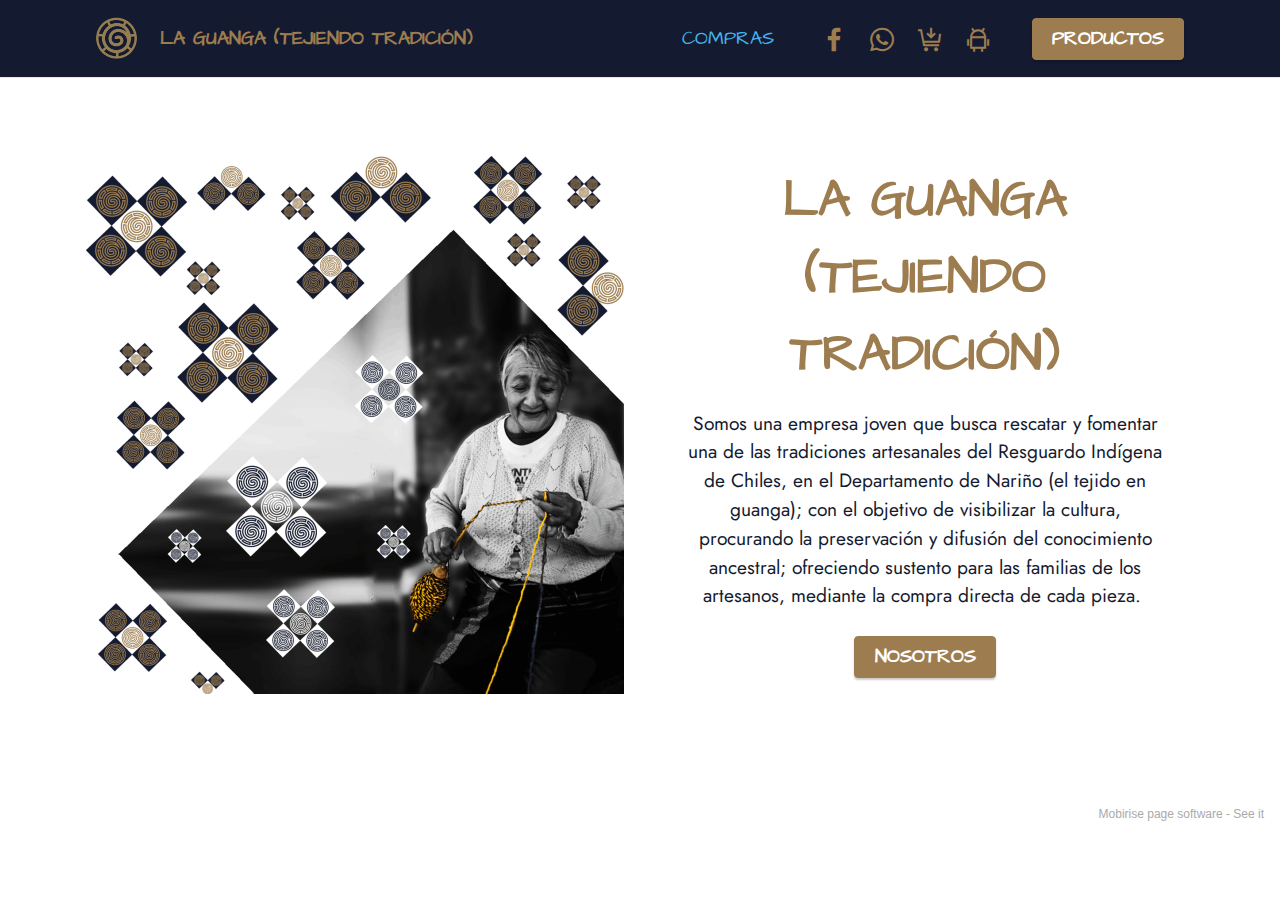
==== index.html @ 5fd6363b "create github pages" ====
<!DOCTYPE html>
<html  >
<head>
  <!-- Site made with Mobirise Website Builder v5.4.1, https://mobirise.com -->
  <meta charset="UTF-8">
  <meta http-equiv="X-UA-Compatible" content="IE=edge">
  <meta name="generator" content="Mobirise v5.4.1, mobirise.com">
  <meta name="viewport" content="width=device-width, initial-scale=1, minimum-scale=1">
  <link rel="shortcut icon" href="assets/images/logo-1-121x121.png" type="image/x-icon">
  <meta name="description" content="">
  
  
  <title>Home</title>
  <link rel="stylesheet" href="assets/web/assets/mobirise-icons2/mobirise2.css">
  <link rel="stylesheet" href="assets/bootstrap/css/bootstrap.min.css">
  <link rel="stylesheet" href="assets/bootstrap/css/bootstrap-grid.min.css">
  <link rel="stylesheet" href="assets/bootstrap/css/bootstrap-reboot.min.css">
  <link rel="stylesheet" href="assets/dropdown/css/style.css">
  <link rel="stylesheet" href="assets/socicon/css/styles.css">
  <link rel="stylesheet" href="assets/theme/css/style.css">
  <link rel="preload" href="https://fonts.googleapis.com/css?family=Architects+Daughter:400&display=swap" as="style" onload="this.onload=null;this.rel='stylesheet'">
  <noscript><link rel="stylesheet" href="https://fonts.googleapis.com/css?family=Architects+Daughter:400&display=swap"></noscript>
  <link rel="preload" href="https://fonts.googleapis.com/css?family=Jost:100,200,300,400,500,600,700,800,900,100i,200i,300i,400i,500i,600i,700i,800i,900i&display=swap" as="style" onload="this.onload=null;this.rel='stylesheet'">
  <noscript><link rel="stylesheet" href="https://fonts.googleapis.com/css?family=Jost:100,200,300,400,500,600,700,800,900,100i,200i,300i,400i,500i,600i,700i,800i,900i&display=swap"></noscript>
  <link rel="preload" as="style" href="assets/mobirise/css/mbr-additional.css"><link rel="stylesheet" href="assets/mobirise/css/mbr-additional.css" type="text/css">
  
  
  
  
</head>
<body>
  
  <section data-bs-version="5.1" class="menu cid-s48OLK6784" once="menu" id="menu1-h">
    
    <nav class="navbar navbar-dropdown navbar-fixed-top navbar-expand-lg">
        <div class="container">
            <div class="navbar-brand">
                <span class="navbar-logo">
                    <a href="index.html">
                        <img src="assets/images/logo-1-121x121.png" alt="Mobirise" style="height: 3.8rem;">
                    </a>
                </span>
                <span class="navbar-caption-wrap"><a class="navbar-caption text-primary display-1" href="index.html">LA GUANGA (TEJIENDO TRADICIÓN)</a></span>
            </div>
            <button class="navbar-toggler" type="button" data-toggle="collapse" data-bs-toggle="collapse" data-target="#navbarSupportedContent" data-bs-target="#navbarSupportedContent" aria-controls="navbarNavAltMarkup" aria-expanded="false" aria-label="Toggle navigation">
                <div class="hamburger">
                    <span></span>
                    <span></span>
                    <span></span>
                    <span></span>
                </div>
            </button>
            <div class="collapse navbar-collapse" id="navbarSupportedContent">
                <ul class="navbar-nav nav-dropdown" data-app-modern-menu="true"><li class="nav-item"><a class="nav-link link text-info display-1" href="https://mobirise.com">COMPRAS</a></li></ul>
                <div class="icons-menu">
                    <a class="iconfont-wrapper" href="https://www.facebook.com/laguangatejidoytradicion" target="_blank">
                        <span class="p-2 mbr-iconfont socicon-facebook socicon"></span>
                    </a>
                    <a class="iconfont-wrapper" href=" wa.link/hqoa5x">
                        <span class="p-2 mbr-iconfont socicon-whatsapp socicon"></span>
                    </a>
                    <a class="iconfont-wrapper" href="https://forms.gle/JfPZnDNQrrSiLxhNA" target="_blank">
                        <span class="p-2 mbr-iconfont mobi-mbri-cart-add mobi-mbri"></span>
                    </a>
                    <a class="iconfont-wrapper" href="page5.html">
                        <span class="p-2 mbr-iconfont mobi-mbri-android mobi-mbri"></span>
                    </a>
                </div>
                <div class="navbar-buttons mbr-section-btn"><a class="btn btn-primary display-1" href="page4.html">PRODUCTOS</a></div>
            </div>
        </div>
    </nav>

</section>

<section data-bs-version="5.1" class="header11 cid-sMrNmX7ben" id="header11-o">

    

    

    <div class="container">
        <div class="row justify-content-center">
            <div class="col-12 col-md-6 image-wrapper">
                <img class="w-100" src="assets/images/56-2-1076x1076.png" alt="Mobirise">
            </div>
            <div class="col-12 col-md">
                <div class="text-wrapper text-center">
                    <h1 class="mbr-section-title mbr-fonts-style mb-3 display-5"><strong>LA GUANGA </strong><br><strong>(TEJIENDO TRADICIÓN)</strong></h1>
                    <p class="mbr-text mbr-fonts-style display-7">Somos una empresa joven que busca rescatar y fomentar una de las tradiciones artesanales del Resguardo Indígena de Chiles, en el Departamento de Nariño (el tejido en guanga); con el objetivo de visibilizar la cultura, procurando la preservación y difusión del conocimiento ancestral; ofreciendo sustento para las familias de los artesanos, mediante la compra directa de cada pieza.&nbsp;</p>
                    <div class="mbr-section-btn mt-3"><a class="btn btn-primary display-1" href="page3.html">NOSOTROS</a></div>
                </div>
            </div>
        </div>
    </div>
</section><section style="background-color: #fff; font-family: -apple-system, BlinkMacSystemFont, 'Segoe UI', 'Roboto', 'Helvetica Neue', Arial, sans-serif; color:#aaa; font-size:12px; padding: 0; align-items: center; display: flex;"><a href="https://mobirise.site/b" style="flex: 1 1; height: 3rem; padding-left: 1rem;"></a><p style="flex: 0 0 auto; margin:0; padding-right:1rem;">Mobirise page software - <a href="https://mobirise.site/o" style="color:#aaa;">See it</a></p></section><script src="assets/bootstrap/js/bootstrap.bundle.min.js"></script>  <script src="assets/smoothscroll/smooth-scroll.js"></script>  <script src="assets/ytplayer/index.js"></script>  <script src="assets/dropdown/js/navbar-dropdown.js"></script>  <script src="assets/theme/js/script.js"></script>  
  
  
</body>
</html>
---- assets/web/assets/mobirise-icons2/mobirise2.css ----
@font-face {
  font-family: 'Moririse2';
  font-display: swap;
  src:  url('mobirise2.eot?f2bix4');
  src:  url('mobirise2.eot?f2bix4#iefix') format('embedded-opentype'),
    url('mobirise2.ttf?f2bix4') format('truetype'),
    url('mobirise2.woff?f2bix4') format('woff'),
    url('mobirise2.svg?f2bix4#mobirise2') format('svg');
  font-weight: normal;
  font-style: normal;
}

[class^="mobi-"], [class*=" mobi-"] {
  /* use !important to prevent issues with browser extensions that change fonts */
  font-family: 'Moririse2' !important;
  speak: none;
  font-style: normal;
  font-weight: normal;
  font-variant: normal;
  text-transform: none;
  line-height: 1;

  /* Better Font Rendering =========== */
  -webkit-font-smoothing: antialiased;
  -moz-osx-font-smoothing: grayscale;
}

.mobi-mbri-add-submenu:before {
  content: "\e900";
}
.mobi-mbri-alert:before {
  content: "\e901";
}
.mobi-mbri-align-center:before {
  content: "\e902";
}
.mobi-mbri-align-justify:before {
  content: "\e903";
}
.mobi-mbri-align-left:before {
  content: "\e904";
}
.mobi-mbri-align-right:before {
  content: "\e905";
}
.mobi-mbri-android:before {
  content: "\e906";
}
.mobi-mbri-apple:before {
  content: "\e907";
}
.mobi-mbri-arrow-down:before {
  content: "\e908";
}
.mobi-mbri-arrow-next:before {
  content: "\e909";
}
.mobi-mbri-arrow-prev:before {
  content: "\e90a";
}
.mobi-mbri-arrow-up:before {
  content: "\e90b";
}
.mobi-mbri-bold:before {
  content: "\e90c";
}
.mobi-mbri-bookmark:before {
  content: "\e90d";
}
.mobi-mbri-bootstrap:before {
  content: "\e90e";
}
.mobi-mbri-briefcase:before {
  content: "\e90f";
}
.mobi-mbri-browse:before {
  content: "\e910";
}
.mobi-mbri-bulleted-list:before {
  content: "\e911";
}
.mobi-mbri-calendar:before {
  content: "\e912";
}
.mobi-mbri-camera:before {
  content: "\e913";
}
.mobi-mbri-cart-add:before {
  content: "\e914";
}
.mobi-mbri-cart-full:before {
  content: "\e915";
}
.mobi-mbri-cash:before {
  content: "\e916";
}
.mobi-mbri-change-style:before {
  content: "\e917";
}
.mobi-mbri-chat:before {
  content: "\e918";
}
.mobi-mbri-clock:before {
  content: "\e919";
}
.mobi-mbri-close:before {
  content: "\e91a";
}
.mobi-mbri-cloud:before {
  content: "\e91b";
}
.mobi-mbri-code:before {
  content: "\e91c";
}
.mobi-mbri-contact-form:before {
  content: "\e91d";
}
.mobi-mbri-credit-card:before {
  content: "\e91e";
}
.mobi-mbri-cursor-click:before {
  content: "\e91f";
}
.mobi-mbri-cust-feedback:before {
  content: "\e920";
}
.mobi-mbri-database:before {
  content: "\e921";
}
.mobi-mbri-delivery:before {
  content: "\e922";
}
.mobi-mbri-desktop:before {
  content: "\e923";
}
.mobi-mbri-devices:before {
  content: "\e924";
}
.mobi-mbri-down:before {
  content: "\e925";
}
.mobi-mbri-download-2:before {
  content: "\e926";
}
.mobi-mbri-download:before {
  content: "\e927";
}
.mobi-mbri-drag-n-drop-2:before {
  content: "\e928";
}
.mobi-mbri-drag-n-drop:before {
  content: "\e929";
}
.mobi-mbri-edit-2:before {
  content: "\e92a";
}
.mobi-mbri-edit:before {
  content: "\e92b";
}
.mobi-mbri-error:before {
  content: "\e92c";
}
.mobi-mbri-extension:before {
  content: "\e92d";
}
.mobi-mbri-features:before {
  content: "\e92e";
}
.mobi-mbri-file:before {
  content: "\e92f";
}
.mobi-mbri-flag:before {
  content: "\e930";
}
.mobi-mbri-folder:before {
  content: "\e931";
}
.mobi-mbri-gift:before {
  content: "\e932";
}
.mobi-mbri-github:before {
  content: "\e933";
}
.mobi-mbri-globe-2:before {
  content: "\e934";
}
.mobi-mbri-globe:before {
  content: "\e935";
}
.mobi-mbri-growing-chart:before {
  content: "\e936";
}
.mobi-mbri-hearth:before {
  content: "\e937";
}
.mobi-mbri-help:before {
  content: "\e938";
}
.mobi-mbri-home:before {
  content: "\e939";
}
.mobi-mbri-hot-cup:before {
  content: "\e93a";
}
.mobi-mbri-idea:before {
  content: "\e93b";
}
.mobi-mbri-image-gallery:before {
  content: "\e93c";
}
.mobi-mbri-image-slider:before {
  content: "\e93d";
}
.mobi-mbri-info:before {
  content: "\e93e";
}
.mobi-mbri-italic:before {
  content: "\e93f";
}
.mobi-mbri-key:before {
  content: "\e940";
}
.mobi-mbri-laptop:before {
  content: "\e941";
}
.mobi-mbri-layers:before {
  content: "\e942";
}
.mobi-mbri-left-right:before {
  content: "\e943";
}
.mobi-mbri-left:before {
  content: "\e944";
}
.mobi-mbri-letter:before {
  content: "\e945";
}
.mobi-mbri-like:before {
  content: "\e946";
}
.mobi-mbri-link:before {
  content: "\e947";
}
.mobi-mbri-lock:before {
  content: "\e948";
}
.mobi-mbri-login:before {
  content: "\e949";
}
.mobi-mbri-logout:before {
  content: "\e94a";
}
.mobi-mbri-magic-stick:before {
  content: "\e94b";
}
.mobi-mbri-map-pin:before {
  content: "\e94c";
}
.mobi-mbri-menu:before {
  content: "\e94d";
}
.mobi-mbri-mobile-2:before {
  content: "\e94e";
}
.mobi-mbri-mobile-horizontal:before {
  content: "\e94f";
}
.mobi-mbri-mobile:before {
  content: "\e950";
}
.mobi-mbri-mobirise:before {
  content: "\e951";
}
.mobi-mbri-more-horizontal:before {
  content: "\e952";
}
.mobi-mbri-more-vertical:before {
  content: "\e953";
}
.mobi-mbri-music:before {
  content: "\e954";
}
.mobi-mbri-new-file:before {
  content: "\e955";
}
.mobi-mbri-numbered-list:before {
  content: "\e956";
}
.mobi-mbri-opened-folder:before {
  content: "\e957";
}
.mobi-mbri-pages:before {
  content: "\e958";
}
.mobi-mbri-paper-plane:before {
  content: "\e959";
}
.mobi-mbri-paperclip:before {
  content: "\e95a";
}
.mobi-mbri-phone:before {
  content: "\e95b";
}
.mobi-mbri-photo:before {
  content: "\e95c";
}
.mobi-mbri-photos:before {
  content: "\e95d";
}
.mobi-mbri-pin:before {
  content: "\e95e";
}
.mobi-mbri-play:before {
  content: "\e95f";
}
.mobi-mbri-plus:before {
  content: "\e960";
}
.mobi-mbri-preview:before {
  content: "\e961";
}
.mobi-mbri-print:before {
  content: "\e962";
}
.mobi-mbri-protect:before {
  content: "\e963";
}
.mobi-mbri-question:before {
  content: "\e964";
}
.mobi-mbri-quote-left:before {
  content: "\e965";
}
.mobi-mbri-quote-right:before {
  content: "\e966";
}
.mobi-mbri-redo:before {
  content: "\e967";
}
.mobi-mbri-refresh:before {
  content: "\e968";
}
.mobi-mbri-responsive-2:before {
  content: "\e969";
}
.mobi-mbri-responsive:before {
  content: "\e96a";
}
.mobi-mbri-right:before {
  content: "\e96b";
}
.mobi-mbri-rocket:before {
  content: "\e96c";
}
.mobi-mbri-sad-face:before {
  content: "\e96d";
}
.mobi-mbri-sale:before {
  content: "\e96e";
}
.mobi-mbri-save:before {
  content: "\e96f";
}
.mobi-mbri-search:before {
  content: "\e970";
}
.mobi-mbri-setting-2:before {
  content: "\e971";
}
.mobi-mbri-setting-3:before {
  content: "\e972";
}
.mobi-mbri-setting:before {
  content: "\e973";
}
.mobi-mbri-share:before {
  content: "\e974";
}
.mobi-mbri-shopping-bag:before {
  content: "\e975";
}
.mobi-mbri-shopping-basket:before {
  content: "\e976";
}
.mobi-mbri-shopping-cart:before {
  content: "\e977";
}
.mobi-mbri-sites:before {
  content: "\e978";
}
.mobi-mbri-smile-face:before {
  content: "\e979";
}
.mobi-mbri-speed:before {
  content: "\e97a";
}
.mobi-mbri-star:before {
  content: "\e97b";
}
.mobi-mbri-success:before {
  content: "\e97c";
}
.mobi-mbri-sun:before {
  content: "\e97d";
}
.mobi-mbri-sun2:before {
  content: "\e97e";
}
.mobi-mbri-tablet-vertical:before {
  content: "\e97f";
}
.mobi-mbri-tablet:before {
  content: "\e980";
}
.mobi-mbri-target:before {
  content: "\e981";
}
.mobi-mbri-timer:before {
  content: "\e982";
}
.mobi-mbri-to-ftp:before {
  content: "\e983";
}
.mobi-mbri-to-local-drive:before {
  content: "\e984";
}
.mobi-mbri-touch-swipe:before {
  content: "\e985";
}
.mobi-mbri-touch:before {
  content: "\e986";
}
.mobi-mbri-trash:before {
  content: "\e987";
}
.mobi-mbri-underline:before {
  content: "\e988";
}
.mobi-mbri-undo:before {
  content: "\e989";
}
.mobi-mbri-unlink:before {
  content: "\e98a";
}
.mobi-mbri-unlock:before {
  content: "\e98b";
}
.mobi-mbri-up-down:before {
  content: "\e98c";
}
.mobi-mbri-up:before {
  content: "\e98d";
}
.mobi-mbri-update:before {
  content: "\e98e";
}
.mobi-mbri-upload-2:before {
  content: "\e98f";
}
.mobi-mbri-upload:before {
  content: "\e990";
}
.mobi-mbri-user-2:before {
  content: "\e991";
}
.mobi-mbri-user:before {
  content: "\e992";
}
.mobi-mbri-users:before {
  content: "\e993";
}
.mobi-mbri-video-play:before {
  content: "\e994";
}
.mobi-mbri-video:before {
  content: "\e995";
}
.mobi-mbri-watch:before {
  content: "\e996";
}
.mobi-mbri-website-theme-2:before {
  content: "\e997";
}
.mobi-mbri-website-theme:before {
  content: "\e998";
}
.mobi-mbri-wifi:before {
  content: "\e999";
}
.mobi-mbri-windows:before {
  content: "\e99a";
}
.mobi-mbri-zoom-in:before {
  content: "\e99b";
}
.mobi-mbri-zoom-out:before {
  content: "\e99c";
}
---- assets/dropdown/css/style.css ----
.navbar-dropdown {
  left: 0;
  padding: 0;
  position: absolute;
  right: 0;
  top: 0;
  transition: all 0.45s ease;
  z-index: 1030;
  background: #282828; }
  .navbar-dropdown .navbar-logo {
    margin-right: 0.8rem;
    transition: margin 0.3s ease-in-out;
    vertical-align: middle; }
    .navbar-dropdown .navbar-logo img {
      height: 3.125rem;
      transition: all 0.3s ease-in-out; }
    .navbar-dropdown .navbar-logo.mbr-iconfont {
      font-size: 3.125rem;
      line-height: 3.125rem; }
  .navbar-dropdown .navbar-caption {
    font-weight: 700;
    white-space: normal;
    vertical-align: -4px;
    line-height: 3.125rem !important; }
    .navbar-dropdown .navbar-caption, .navbar-dropdown .navbar-caption:hover {
      color: inherit;
      text-decoration: none; }
  .navbar-dropdown .mbr-iconfont + .navbar-caption {
    vertical-align: -1px; }
  .navbar-dropdown.navbar-fixed-top {
    position: fixed; }
  .navbar-dropdown .navbar-brand span {
    vertical-align: -4px; }
  .navbar-dropdown.bg-color.transparent {
    background: none; }
  .navbar-dropdown.navbar-short .navbar-brand {
    padding: 0.625rem 0; }
    .navbar-dropdown.navbar-short .navbar-brand span {
      vertical-align: -1px; }
  .navbar-dropdown.navbar-short .navbar-caption {
    line-height: 2.375rem !important;
    vertical-align: -2px; }
  .navbar-dropdown.navbar-short .navbar-logo {
    margin-right: 0.5rem; }
    .navbar-dropdown.navbar-short .navbar-logo img {
      height: 2.375rem; }
    .navbar-dropdown.navbar-short .navbar-logo.mbr-iconfont {
      font-size: 2.375rem;
      line-height: 2.375rem; }
  .navbar-dropdown.navbar-short .mbr-table-cell {
    height: 3.625rem; }
  .navbar-dropdown .navbar-close {
    left: 0.6875rem;
    position: fixed;
    top: 0.75rem;
    z-index: 1000; }
  .navbar-dropdown .hamburger-icon {
    content: "";
    display: inline-block;
    vertical-align: middle;
    width: 16px;
    -webkit-box-shadow: 0 -6px 0 1px #282828,0 0 0 1px #282828,0 6px 0 1px #282828;
    -moz-box-shadow: 0 -6px 0 1px #282828,0 0 0 1px #282828,0 6px 0 1px #282828;
    box-shadow: 0 -6px 0 1px #282828,0 0 0 1px #282828,0 6px 0 1px #282828; }

.dropdown-menu .dropdown-toggle[data-toggle="dropdown-submenu"]::after {
  border-bottom: 0.35em solid transparent;
  border-left: 0.35em solid;
  border-right: 0;
  border-top: 0.35em solid transparent;
  margin-left: 0.3rem; }

.dropdown-menu .dropdown-item:focus {
  outline: 0; }

.nav-dropdown {
  font-size: 0.75rem;
  font-weight: 500;
  height: auto !important; }
  .nav-dropdown .nav-btn {
    padding-left: 1rem; }
  .nav-dropdown .link {
    margin: .667em 1.667em;
    font-weight: 500;
    padding: 0;
    transition: color .2s ease-in-out; }
    .nav-dropdown .link.dropdown-toggle {
      margin-right: 2.583em; }
      .nav-dropdown .link.dropdown-toggle::after {
        margin-left: .25rem;
        border-top: 0.35em solid;
        border-right: 0.35em solid transparent;
        border-left: 0.35em solid transparent;
        border-bottom: 0; }
      .nav-dropdown .link.dropdown-toggle[aria-expanded="true"] {
        margin: 0;
        padding: 0.667em 3.263em  0.667em 1.667em; }
  .nav-dropdown .link::after,
  .nav-dropdown .dropdown-item::after {
    color: inherit; }
  .nav-dropdown .btn {
    font-size: 0.75rem;
    font-weight: 700;
    letter-spacing: 0;
    margin-bottom: 0;
    padding-left: 1.25rem;
    padding-right: 1.25rem; }
  .nav-dropdown .dropdown-menu {
    border-radius: 0;
    border: 0;
    left: 0;
    margin: 0;
    padding-bottom: 1.25rem;
    padding-top: 1.25rem;
    position: relative; }
  .nav-dropdown .dropdown-submenu {
    margin-left: 0.125rem;
    top: 0; }
  .nav-dropdown .dropdown-item {
    font-weight: 500;
    line-height: 2;
    padding: 0.3846em 4.615em 0.3846em 1.5385em;
    position: relative;
    transition: color .2s ease-in-out, background-color .2s ease-in-out; }
    .nav-dropdown .dropdown-item::after {
      margin-top: -0.3077em;
      position: absolute;
      right: 1.1538em;
      top: 50%; }
    .nav-dropdown .dropdown-item:focus, .nav-dropdown .dropdown-item:hover {
      background: none; }

@media (max-width: 767px) {
  .nav-dropdown.navbar-toggleable-sm {
    bottom: 0;
    display: none;
    left: 0;
    overflow-x: hidden;
    position: fixed;
    top: 0;
    transform: translateX(-100%);
    -ms-transform: translateX(-100%);
    -webkit-transform: translateX(-100%);
    width: 18.75rem;
    z-index: 999; } }
.nav-dropdown.navbar-toggleable-xl {
  bottom: 0;
  display: none;
  left: 0;
  overflow-x: hidden;
  position: fixed;
  top: 0;
  transform: translateX(-100%);
  -ms-transform: translateX(-100%);
  -webkit-transform: translateX(-100%);
  width: 18.75rem;
  z-index: 999; }

.nav-dropdown-sm {
  display: block !important;
  overflow-x: hidden;
  overflow: auto;
  padding-top: 3.875rem; }
  .nav-dropdown-sm::after {
    content: "";
    display: block;
    height: 3rem;
    width: 100%; }
  .nav-dropdown-sm.collapse.in ~ .navbar-close {
    display: block !important; }
  .nav-dropdown-sm.collapsing, .nav-dropdown-sm.collapse.in {
    transform: translateX(0);
    -ms-transform: translateX(0);
    -webkit-transform: translateX(0);
    transition: all 0.25s ease-out;
    -webkit-transition: all 0.25s ease-out;
    background: #282828; }
  .nav-dropdown-sm.collapsing[aria-expanded="false"] {
    transform: translateX(-100%);
    -ms-transform: translateX(-100%);
    -webkit-transform: translateX(-100%); }
  .nav-dropdown-sm .nav-item {
    display: block;
    margin-left: 0 !important;
    padding-left: 0; }
  .nav-dropdown-sm .link,
  .nav-dropdown-sm .dropdown-item {
    border-top: 1px dotted rgba(255, 255, 255, 0.1);
    font-size: 0.8125rem;
    line-height: 1.6;
    margin: 0 !important;
    padding: 0.875rem 2.4rem 0.875rem 1.5625rem !important;
    position: relative;
    white-space: normal; }
    .nav-dropdown-sm .link:focus, .nav-dropdown-sm .link:hover,
    .nav-dropdown-sm .dropdown-item:focus,
    .nav-dropdown-sm .dropdown-item:hover {
      background: rgba(0, 0, 0, 0.2) !important;
      color: #c0a375; }
  .nav-dropdown-sm .nav-btn {
    position: relative;
    padding: 1.5625rem 1.5625rem 0 1.5625rem; }
    .nav-dropdown-sm .nav-btn::before {
      border-top: 1px dotted rgba(255, 255, 255, 0.1);
      content: "";
      left: 0;
      position: absolute;
      top: 0;
      width: 100%; }
    .nav-dropdown-sm .nav-btn + .nav-btn {
      padding-top: 0.625rem; }
      .nav-dropdown-sm .nav-btn + .nav-btn::before {
        display: none; }
  .nav-dropdown-sm .btn {
    padding: 0.625rem 0; }
  .nav-dropdown-sm .dropdown-toggle[data-toggle="dropdown-submenu"]::after {
    margin-left: .25rem;
    border-top: 0.35em solid;
    border-right: 0.35em solid transparent;
    border-left: 0.35em solid transparent;
    border-bottom: 0; }
  .nav-dropdown-sm .dropdown-toggle[data-toggle="dropdown-submenu"][aria-expanded="true"]::after {
    border-top: 0;
    border-right: 0.35em solid transparent;
    border-left: 0.35em solid transparent;
    border-bottom: 0.35em solid; }
  .nav-dropdown-sm .dropdown-menu {
    margin: 0;
    padding: 0;
    position: relative;
    top: 0;
    left: 0;
    width: 100%;
    border: 0;
    float: none;
    border-radius: 0;
    background: none; }
  .nav-dropdown-sm .dropdown-submenu {
    left: 100%;
    margin-left: 0.125rem;
    margin-top: -1.25rem;
    top: 0; }

.navbar-toggleable-sm .nav-dropdown .dropdown-menu {
  position: absolute; }

.navbar-toggleable-sm .nav-dropdown .dropdown-submenu {
  left: 100%;
  margin-left: 0.125rem;
  margin-top: -1.25rem;
  top: 0; }

.navbar-toggleable-sm.opened .nav-dropdown .dropdown-menu {
  position: relative; }

.navbar-toggleable-sm.opened .nav-dropdown .dropdown-submenu {
  left: 0;
  margin-left: 00rem;
  margin-top: 0rem;
  top: 0; }

.is-builder .nav-dropdown.collapsing {
  transition: none !important; }
---- assets/socicon/css/styles.css ----
@charset "UTF-8";

@font-face {
  font-family: 'Socicon';
  src:  url('../fonts/socicon.eot');
  src:  url('../fonts/socicon.eot?#iefix') format('embedded-opentype'),
    url('../fonts/socicon.woff2') format('woff2'),
    url('../fonts/socicon.ttf') format('truetype'),
    url('../fonts/socicon.woff') format('woff'),
    url('../fonts/socicon.svg#socicon') format('svg');
  font-weight: normal;
  font-style: normal;
  font-display: swap;
}

[data-icon]:before {
  font-family: "socicon" !important;
  content: attr(data-icon);
  font-style: normal !important;
  font-weight: normal !important;
  font-variant: normal !important;
  text-transform: none !important;
  speak: none;
  line-height: 1;
  -webkit-font-smoothing: antialiased;
  -moz-osx-font-smoothing: grayscale;
}

[class^="socicon-"], [class*=" socicon-"] {
  /* use !important to prevent issues with browser extensions that change fonts */
  font-family: 'Socicon' !important;
  speak: none;
  font-style: normal;
  font-weight: normal;
  font-variant: normal;
  text-transform: none;
  line-height: 1;

  /* Better Font Rendering =========== */
  -webkit-font-smoothing: antialiased;
  -moz-osx-font-smoothing: grayscale;
}

.socicon-eitaa:before {
  content: "\e97c";
}
.socicon-soroush:before {
  content: "\e97d";
}
.socicon-bale:before {
  content: "\e97e";
}
.socicon-zazzle:before {
  content: "\e97b";
}
.socicon-society6:before {
  content: "\e97a";
}
.socicon-redbubble:before {
  content: "\e979";
}
.socicon-avvo:before {
  content: "\e978";
}
.socicon-stitcher:before {
  content: "\e977";
}
.socicon-googlehangouts:before {
  content: "\e974";
}
.socicon-dlive:before {
  content: "\e975";
}
.socicon-vsco:before {
  content: "\e976";
}
.socicon-flipboard:before {
  content: "\e973";
}
.socicon-ubuntu:before {
  content: "\e958";
}
.socicon-artstation:before {
  content: "\e959";
}
.socicon-invision:before {
  content: "\e95a";
}
.socicon-torial:before {
  content: "\e95b";
}
.socicon-collectorz:before {
  content: "\e95c";
}
.socicon-seenthis:before {
  content: "\e95d";
}
.socicon-googleplaymusic:before {
  content: "\e95e";
}
.socicon-debian:before {
  content: "\e95f";
}
.socicon-filmfreeway:before {
  content: "\e960";
}
.socicon-gnome:before {
  content: "\e961";
}
.socicon-itchio:before {
  content: "\e962";
}
.socicon-jamendo:before {
  content: "\e963";
}
.socicon-mix:before {
  content: "\e964";
}
.socicon-sharepoint:before {
  content: "\e965";
}
.socicon-tinder:before {
  content: "\e966";
}
.socicon-windguru:before {
  content: "\e967";
}
.socicon-cdbaby:before {
  content: "\e968";
}
.socicon-elementaryos:before {
  content: "\e969";
}
.socicon-stage32:before {
  content: "\e96a";
}
.socicon-tiktok:before {
  content: "\e96b";
}
.socicon-gitter:before {
  content: "\e96c";
}
.socicon-letterboxd:before {
  content: "\e96d";
}
.socicon-threema:before {
  content: "\e96e";
}
.socicon-splice:before {
  content: "\e96f";
}
.socicon-metapop:before {
  content: "\e970";
}
.socicon-naver:before {
  content: "\e971";
}
.socicon-remote:before {
  content: "\e972";
}
.socicon-internet:before {
  content: "\e957";
}
.socicon-moddb:before {
  content: "\e94b";
}
.socicon-indiedb:before {
  content: "\e94c";
}
.socicon-traxsource:before {
  content: "\e94d";
}
.socicon-gamefor:before {
  content: "\e94e";
}
.socicon-pixiv:before {
  content: "\e94f";
}
.socicon-myanimelist:before {
  content: "\e950";
}
.socicon-blackberry:before {
  content: "\e951";
}
.socicon-wickr:before {
  content: "\e952";
}
.socicon-spip:before {
  content: "\e953";
}
.socicon-napster:before {
  content: "\e954";
}
.socicon-beatport:before {
  content: "\e955";
}
.socicon-hackerone:before {
  content: "\e956";
}
.socicon-hackernews:before {
  content: "\e946";
}
.socicon-smashwords:before {
  content: "\e947";
}
.socicon-kobo:before {
  content: "\e948";
}
.socicon-bookbub:before {
  content: "\e949";
}
.socicon-mailru:before {
  content: "\e94a";
}
.socicon-gitlab:before {
  content: "\e945";
}
.socicon-instructables:before {
  content: "\e944";
}
.socicon-portfolio:before {
  content: "\e943";
}
.socicon-codered:before {
  content: "\e940";
}
.socicon-origin:before {
  content: "\e941";
}
.socicon-nextdoor:before {
  content: "\e942";
}
.socicon-udemy:before {
  content: "\e93f";
}
.socicon-livemaster:before {
  content: "\e93e";
}
.socicon-crunchbase:before {
  content: "\e93b";
}
.socicon-homefy:before {
  content: "\e93c";
}
.socicon-calendly:before {
  content: "\e93d";
}
.socicon-realtor:before {
  content: "\e90f";
}
.socicon-tidal:before {
  content: "\e910";
}
.socicon-qobuz:before {
  content: "\e911";
}
.socicon-natgeo:before {
  content: "\e912";
}
.socicon-mastodon:before {
  content: "\e913";
}
.socicon-unsplash:before {
  content: "\e914";
}
.socicon-homeadvisor:before {
  content: "\e915";
}
.socicon-angieslist:before {
  content: "\e916";
}
.socicon-codepen:before {
  content: "\e917";
}
.socicon-slack:before {
  content: "\e918";
}
.socicon-openaigym:before {
  content: "\e919";
}
.socicon-logmein:before {
  content: "\e91a";
}
.socicon-fiverr:before {
  content: "\e91b";
}
.socicon-gotomeeting:before {
  content: "\e91c";
}
.socicon-aliexpress:before {
  content: "\e91d";
}
.socicon-guru:before {
  content: "\e91e";
}
.socicon-appstore:before {
  content: "\e91f";
}
.socicon-homes:before {
  content: "\e920";
}
.socicon-zoom:before {
  content: "\e921";
}
.socicon-alibaba:before {
  content: "\e922";
}
.socicon-craigslist:before {
  content: "\e923";
}
.socicon-wix:before {
  content: "\e924";
}
.socicon-redfin:before {
  content: "\e925";
}
.socicon-googlecalendar:before {
  content: "\e926";
}
.socicon-shopify:before {
  content: "\e927";
}
.socicon-freelancer:before {
  content: "\e928";
}
.socicon-seedrs:before {
  content: "\e929";
}
.socicon-bing:before {
  content: "\e92a";
}
.socicon-doodle:before {
  content: "\e92b";
}
.socicon-bonanza:before {
  content: "\e92c";
}
.socicon-squarespace:before {
  content: "\e92d";
}
.socicon-toptal:before {
  content: "\e92e";
}
.socicon-gust:before {
  content: "\e92f";
}
.socicon-ask:before {
  content: "\e930";
}
.socicon-trulia:before {
  content: "\e931";
}
.socicon-loomly:before {
  content: "\e932";
}
.socicon-ghost:before {
  content: "\e933";
}
.socicon-upwork:before {
  content: "\e934";
}
.socicon-fundable:before {
  content: "\e935";
}
.socicon-booking:before {
  content: "\e936";
}
.socicon-googlemaps:before {
  content: "\e937";
}
.socicon-zillow:before {
  content: "\e938";
}
.socicon-niconico:before {
  content: "\e939";
}
.socicon-toneden:before {
  content: "\e93a";
}
.socicon-augment:before {
  content: "\e908";
}
.socicon-bitbucket:before {
  content: "\e909";
}
.socicon-fyuse:before {
  content: "\e90a";
}
.socicon-yt-gaming:before {
  content: "\e90b";
}
.socicon-sketchfab:before {
  content: "\e90c";
}
.socicon-mobcrush:before {
  content: "\e90d";
}
.socicon-microsoft:before {
  content: "\e90e";
}
.socicon-pandora:before {
  content: "\e907";
}
.socicon-messenger:before {
  content: "\e906";
}
.socicon-gamewisp:before {
  content: "\e905";
}
.socicon-bloglovin:before {
  content: "\e904";
}
.socicon-tunein:before {
  content: "\e903";
}
.socicon-gamejolt:before {
  content: "\e901";
}
.socicon-trello:before {
  content: "\e902";
}
.socicon-spreadshirt:before {
  content: "\e900";
}
.socicon-500px:before {
  content: "\e000";
}
.socicon-8tracks:before {
  content: "\e001";
}
.socicon-airbnb:before {
  content: "\e002";
}
.socicon-alliance:before {
  content: "\e003";
}
.socicon-amazon:before {
  content: "\e004";
}
.socicon-amplement:before {
  content: "\e005";
}
.socicon-android:before {
  content: "\e006";
}
.socicon-angellist:before {
  content: "\e007";
}
.socicon-apple:before {
  content: "\e008";
}
.socicon-appnet:before {
  content: "\e009";
}
.socicon-baidu:before {
  content: "\e00a";
}
.socicon-bandcamp:before {
  content: "\e00b";
}
.socicon-battlenet:before {
  content: "\e00c";
}
.socicon-mixer:before {
  content: "\e00d";
}
.socicon-bebee:before {
  content: "\e00e";
}
.socicon-bebo:before {
  content: "\e00f";
}
.socicon-behance:before {
  content: "\e010";
}
.socicon-blizzard:before {
  content: "\e011";
}
.socicon-blogger:before {
  content: "\e012";
}
.socicon-buffer:before {
  content: "\e013";
}
.socicon-chrome:before {
  content: "\e014";
}
.socicon-coderwall:before {
  content: "\e015";
}
.socicon-curse:before {
  content: "\e016";
}
.socicon-dailymotion:before {
  content: "\e017";
}
.socicon-deezer:before {
  content: "\e018";
}
.socicon-delicious:before {
  content: "\e019";
}
.socicon-deviantart:before {
  content: "\e01a";
}
.socicon-diablo:before {
  content: "\e01b";
}
.socicon-digg:before {
  content: "\e01c";
}
.socicon-discord:before {
  content: "\e01d";
}
.socicon-disqus:before {
  content: "\e01e";
}
.socicon-douban:before {
  content: "\e01f";
}
.socicon-draugiem:before {
  content: "\e020";
}
.socicon-dribbble:before {
  content: "\e021";
}
.socicon-drupal:before {
  content: "\e022";
}
.socicon-ebay:before {
  content: "\e023";
}
.socicon-ello:before {
  content: "\e024";
}
.socicon-endomodo:before {
  content: "\e025";
}
.socicon-envato:before {
  content: "\e026";
}
.socicon-etsy:before {
  content: "\e027";
}
.socicon-facebook:before {
  content: "\e028";
}
.socicon-feedburner:before {
  content: "\e029";
}
.socicon-filmweb:before {
  content: "\e02a";
}
.socicon-firefox:before {
  content: "\e02b";
}
.socicon-flattr:before {
  content: "\e02c";
}
.socicon-flickr:before {
  content: "\e02d";
}
.socicon-formulr:before {
  content: "\e02e";
}
.socicon-forrst:before {
  content: "\e02f";
}
.socicon-foursquare:before {
  content: "\e030";
}
.socicon-friendfeed:before {
  content: "\e031";
}
.socicon-github:before {
  content: "\e032";
}
.socicon-goodreads:before {
  content: "\e033";
}
.socicon-google:before {
  content: "\e034";
}
.socicon-googlescholar:before {
  content: "\e035";
}
.socicon-googlegroups:before {
  content: "\e036";
}
.socicon-googlephotos:before {
  content: "\e037";
}
.socicon-googleplus:before {
  content: "\e038";
}
.socicon-grooveshark:before {
  content: "\e039";
}
.socicon-hackerrank:before {
  content: "\e03a";
}
.socicon-hearthstone:before {
  content: "\e03b";
}
.socicon-hellocoton:before {
  content: "\e03c";
}
.socicon-heroes:before {
  content: "\e03d";
}
.socicon-smashcast:before {
  content: "\e03e";
}
.socicon-horde:before {
  content: "\e03f";
}
.socicon-houzz:before {
  content: "\e040";
}
.socicon-icq:before {
  content: "\e041";
}
.socicon-identica:before {
  content: "\e042";
}
.socicon-imdb:before {
  content: "\e043";
}
.socicon-instagram:before {
  content: "\e044";
}
.socicon-issuu:before {
  content: "\e045";
}
.socicon-istock:before {
  content: "\e046";
}
.socicon-itunes:before {
  content: "\e047";
}
.socicon-keybase:before {
  content: "\e048";
}
.socicon-lanyrd:before {
  content: "\e049";
}
.socicon-lastfm:before {
  content: "\e04a";
}
.socicon-line:before {
  content: "\e04b";
}
.socicon-linkedin:before {
  content: "\e04c";
}
.socicon-livejournal:before {
  content: "\e04d";
}
.socicon-lyft:before {
  content: "\e04e";
}
.socicon-macos:before {
  content: "\e04f";
}
.socicon-mail:before {
  content: "\e050";
}
.socicon-medium:before {
  content: "\e051";
}
.socicon-meetup:before {
  content: "\e052";
}
.socicon-mixcloud:before {
  content: "\e053";
}
.socicon-modelmayhem:before {
  content: "\e054";
}
.socicon-mumble:before {
  content: "\e055";
}
.socicon-myspace:before {
  content: "\e056";
}
.socicon-newsvine:before {
  content: "\e057";
}
.socicon-nintendo:before {
  content: "\e058";
}
.socicon-npm:before {
  content: "\e059";
}
.socicon-odnoklassniki:before {
  content: "\e05a";
}
.socicon-openid:before {
  content: "\e05b";
}
.socicon-opera:before {
  content: "\e05c";
}
.socicon-outlook:before {
  content: "\e05d";
}
.socicon-overwatch:before {
  content: "\e05e";
}
.socicon-patreon:before {
  content: "\e05f";
}
.socicon-paypal:before {
  content: "\e060";
}
.socicon-periscope:before {
  content: "\e061";
}
.socicon-persona:before {
  content: "\e062";
}
.socicon-pinterest:before {
  content: "\e063";
}
.socicon-play:before {
  content: "\e064";
}
.socicon-player:before {
  content: "\e065";
}
.socicon-playstation:before {
  content: "\e066";
}
.socicon-pocket:before {
  content: "\e067";
}
.socicon-qq:before {
  content: "\e068";
}
.socicon-quora:before {
  content: "\e069";
}
.socicon-raidcall:before {
  content: "\e06a";
}
.socicon-ravelry:before {
  content: "\e06b";
}
.socicon-reddit:before {
  content: "\e06c";
}
.socicon-renren:before {
  content: "\e06d";
}
.socicon-researchgate:before {
  content: "\e06e";
}
.socicon-residentadvisor:before {
  content: "\e06f";
}
.socicon-reverbnation:before {
  content: "\e070";
}
.socicon-rss:before {
  content: "\e071";
}
.socicon-sharethis:before {
  content: "\e072";
}
.socicon-skype:before {
  content: "\e073";
}
.socicon-slideshare:before {
  content: "\e074";
}
.socicon-smugmug:before {
  content: "\e075";
}
.socicon-snapchat:before {
  content: "\e076";
}
.socicon-songkick:before {
  content: "\e077";
}
.socicon-soundcloud:before {
  content: "\e078";
}
.socicon-spotify:before {
  content: "\e079";
}
.socicon-stackexchange:before {
  content: "\e07a";
}
.socicon-stackoverflow:before {
  content: "\e07b";
}
.socicon-starcraft:before {
  content: "\e07c";
}
.socicon-stayfriends:before {
  content: "\e07d";
}
.socicon-steam:before {
  content: "\e07e";
}
.socicon-storehouse:before {
  content: "\e07f";
}
.socicon-strava:before {
  content: "\e080";
}
.socicon-streamjar:before {
  content: "\e081";
}
.socicon-stumbleupon:before {
  content: "\e082";
}
.socicon-swarm:before {
  content: "\e083";
}
.socicon-teamspeak:before {
  content: "\e084";
}
.socicon-teamviewer:before {
  content: "\e085";
}
.socicon-technorati:before {
  content: "\e086";
}
.socicon-telegram:before {
  content: "\e087";
}
.socicon-tripadvisor:before {
  content: "\e088";
}
.socicon-tripit:before {
  content: "\e089";
}
.socicon-triplej:before {
  content: "\e08a";
}
.socicon-tumblr:before {
  content: "\e08b";
}
.socicon-twitch:before {
  content: "\e08c";
}
.socicon-twitter:before {
  content: "\e08d";
}
.socicon-uber:before {
  content: "\e08e";
}
.socicon-ventrilo:before {
  content: "\e08f";
}
.socicon-viadeo:before {
  content: "\e090";
}
.socicon-viber:before {
  content: "\e091";
}
.socicon-viewbug:before {
  content: "\e092";
}
.socicon-vimeo:before {
  content: "\e093";
}
.socicon-vine:before {
  content: "\e094";
}
.socicon-vkontakte:before {
  content: "\e095";
}
.socicon-warcraft:before {
  content: "\e096";
}
.socicon-wechat:before {
  content: "\e097";
}
.socicon-weibo:before {
  content: "\e098";
}
.socicon-whatsapp:before {
  content: "\e099";
}
.socicon-wikipedia:before {
  content: "\e09a";
}
.socicon-windows:before {
  content: "\e09b";
}
.socicon-wordpress:before {
  content: "\e09c";
}
.socicon-wykop:before {
  content: "\e09d";
}
.socicon-xbox:before {
  content: "\e09e";
}
.socicon-xing:before {
  content: "\e09f";
}
.socicon-yahoo:before {
  content: "\e0a0";
}
.socicon-yammer:before {
  content: "\e0a1";
}
.socicon-yandex:before {
  content: "\e0a2";
}
.socicon-yelp:before {
  content: "\e0a3";
}
.socicon-younow:before {
  content: "\e0a4";
}
.socicon-youtube:before {
  content: "\e0a5";
}
.socicon-zapier:before {
  content: "\e0a6";
}
.socicon-zerply:before {
  content: "\e0a7";
}
.socicon-zomato:before {
  content: "\e0a8";
}
.socicon-zynga:before {
  content: "\e0a9";
}
---- assets/theme/css/style.css ----
@charset "UTF-8";
section {
  background-color: #ffffff;
}

body {
  font-style: normal;
  line-height: 1.5;
  font-weight: 400;
  color: #232323;
  position: relative;
}

button {
  background-color: transparent;
  border-color: transparent;
}

section,
.container,
.container-fluid {
  position: relative;
  word-wrap: break-word;
}

a.mbr-iconfont:hover {
  text-decoration: none;
}

.article .lead p,
.article .lead ul,
.article .lead ol,
.article .lead pre,
.article .lead blockquote {
  margin-bottom: 0;
}

a {
  font-style: normal;
  font-weight: 400;
  cursor: pointer;
}
a, a:hover {
  text-decoration: none;
}

.mbr-section-title {
  font-style: normal;
  line-height: 1.3;
}

.mbr-section-subtitle {
  line-height: 1.3;
}

.mbr-text {
  font-style: normal;
  line-height: 1.7;
}

h1,
h2,
h3,
h4,
h5,
h6,
.display-1,
.display-2,
.display-4,
.display-5,
.display-7,
span,
p,
a {
  line-height: 1;
  word-break: break-word;
  word-wrap: break-word;
  font-weight: 400;
}

b,
strong {
  font-weight: bold;
}

input:-webkit-autofill, input:-webkit-autofill:hover, input:-webkit-autofill:focus, input:-webkit-autofill:active {
  transition-delay: 9999s;
  -webkit-transition-property: background-color, color;
  transition-property: background-color, color;
}

textarea[type=hidden] {
  display: none;
}

section {
  background-position: 50% 50%;
  background-repeat: no-repeat;
  background-size: cover;
}
section .mbr-background-video,
section .mbr-background-video-preview {
  position: absolute;
  bottom: 0;
  left: 0;
  right: 0;
  top: 0;
}

.hidden {
  visibility: hidden;
}

.mbr-z-index20 {
  z-index: 20;
}

/*! Base colors */
.mbr-white {
  color: #ffffff;
}

.mbr-black {
  color: #111111;
}

.mbr-bg-white {
  background-color: #ffffff;
}

.mbr-bg-black {
  background-color: #000000;
}

/*! Text-aligns */
.align-left {
  text-align: left;
}

.align-center {
  text-align: center;
}

.align-right {
  text-align: right;
}

/*! Font-weight  */
.mbr-light {
  font-weight: 300;
}

.mbr-regular {
  font-weight: 400;
}

.mbr-semibold {
  font-weight: 500;
}

.mbr-bold {
  font-weight: 700;
}

/*! Media  */
.media-content {
  flex-basis: 100%;
}

.media-container-row {
  display: flex;
  flex-direction: row;
  flex-wrap: wrap;
  justify-content: center;
  align-content: center;
  align-items: start;
}
.media-container-row .media-size-item {
  width: 400px;
}

.media-container-column {
  display: flex;
  flex-direction: column;
  flex-wrap: wrap;
  justify-content: center;
  align-content: center;
  align-items: stretch;
}
.media-container-column > * {
  width: 100%;
}

@media (min-width: 992px) {
  .media-container-row {
    flex-wrap: nowrap;
  }
}
figure {
  margin-bottom: 0;
  overflow: hidden;
}

figure[mbr-media-size] {
  transition: width 0.1s;
}

img,
iframe {
  display: block;
  width: 100%;
}

.card {
  background-color: transparent;
  border: none;
}

.card-box {
  width: 100%;
}

.card-img {
  text-align: center;
  flex-shrink: 0;
  -webkit-flex-shrink: 0;
}

.media {
  max-width: 100%;
  margin: 0 auto;
}

.mbr-figure {
  align-self: center;
}

.media-container > div {
  max-width: 100%;
}

.mbr-figure img,
.card-img img {
  width: 100%;
}

@media (max-width: 991px) {
  .media-size-item {
    width: auto !important;
  }

  .media {
    width: auto;
  }

  .mbr-figure {
    width: 100% !important;
  }
}
/*! Buttons */
.mbr-section-btn {
  margin-left: -0.6rem;
  margin-right: -0.6rem;
  font-size: 0;
}

.btn {
  font-weight: 600;
  border-width: 1px;
  font-style: normal;
  margin: 0.6rem 0.6rem;
  white-space: normal;
  transition: all 0.2s ease-in-out;
  display: inline-flex;
  align-items: center;
  justify-content: center;
  word-break: break-word;
}

.btn-sm {
  font-weight: 600;
  letter-spacing: 0px;
  transition: all 0.3s ease-in-out;
}

.btn-md {
  font-weight: 600;
  letter-spacing: 0px;
  transition: all 0.3s ease-in-out;
}

.btn-lg {
  font-weight: 600;
  letter-spacing: 0px;
  transition: all 0.3s ease-in-out;
}

.btn-form {
  margin: 0;
}
.btn-form:hover {
  cursor: pointer;
}

nav .mbr-section-btn {
  margin-left: 0rem;
  margin-right: 0rem;
}

/*! Btn icon margin */
.btn .mbr-iconfont,
.btn.btn-sm .mbr-iconfont {
  order: 1;
  cursor: pointer;
  margin-left: 0.5rem;
  vertical-align: sub;
}

.btn.btn-md .mbr-iconfont,
.btn.btn-md .mbr-iconfont {
  margin-left: 0.8rem;
}

.mbr-regular {
  font-weight: 400;
}

.mbr-semibold {
  font-weight: 500;
}

.mbr-bold {
  font-weight: 700;
}

[type=submit] {
  -webkit-appearance: none;
}

/*! Full-screen */
.mbr-fullscreen .mbr-overlay {
  min-height: 100vh;
}

.mbr-fullscreen {
  display: flex;
  display: -moz-flex;
  display: -ms-flex;
  display: -o-flex;
  align-items: center;
  min-height: 100vh;
  padding-top: 3rem;
  padding-bottom: 3rem;
}

/*! Map */
.map {
  height: 25rem;
  position: relative;
}
.map iframe {
  width: 100%;
  height: 100%;
}

/*! Scroll to top arrow */
.mbr-arrow-up {
  bottom: 25px;
  right: 90px;
  position: fixed;
  text-align: right;
  z-index: 5000;
  color: #ffffff;
  font-size: 22px;
}

.mbr-arrow-up a {
  background: rgba(0, 0, 0, 0.2);
  border-radius: 50%;
  color: #fff;
  display: inline-block;
  height: 60px;
  width: 60px;
  border: 2px solid #fff;
  outline-style: none !important;
  position: relative;
  text-decoration: none;
  transition: all 0.3s ease-in-out;
  cursor: pointer;
  text-align: center;
}
.mbr-arrow-up a:hover {
  background-color: rgba(0, 0, 0, 0.4);
}
.mbr-arrow-up a i {
  line-height: 60px;
}

.mbr-arrow-up-icon {
  display: block;
  color: #fff;
}

.mbr-arrow-up-icon::before {
  content: "›";
  display: inline-block;
  font-family: serif;
  font-size: 22px;
  line-height: 1;
  font-style: normal;
  position: relative;
  top: 6px;
  left: -4px;
  transform: rotate(-90deg);
}

/*! Arrow Down */
.mbr-arrow {
  position: absolute;
  bottom: 45px;
  left: 50%;
  width: 60px;
  height: 60px;
  cursor: pointer;
  background-color: rgba(80, 80, 80, 0.5);
  border-radius: 50%;
  transform: translateX(-50%);
}
@media (max-width: 767px) {
  .mbr-arrow {
    display: none;
  }
}
.mbr-arrow > a {
  display: inline-block;
  text-decoration: none;
  outline-style: none;
  -webkit-animation: arrowdown 1.7s ease-in-out infinite;
          animation: arrowdown 1.7s ease-in-out infinite;
  color: #ffffff;
}
.mbr-arrow > a > i {
  position: absolute;
  top: -2px;
  left: 15px;
  font-size: 2rem;
}

#scrollToTop a i::before {
  content: "";
  position: absolute;
  display: block;
  border-bottom: 2.5px solid #fff;
  border-left: 2.5px solid #fff;
  width: 27.8%;
  height: 27.8%;
  left: 50%;
  top: 51%;
  transform: translateY(-30%) translateX(-50%) rotate(135deg);
}

@keyframes arrowdown {
  0% {
    transform: translateY(0px);
  }
  50% {
    transform: translateY(-5px);
  }
  100% {
    transform: translateY(0px);
  }
}
@-webkit-keyframes arrowdown {
  0% {
    transform: translateY(0px);
  }
  50% {
    transform: translateY(-5px);
  }
  100% {
    transform: translateY(0px);
  }
}
@media (max-width: 500px) {
  .mbr-arrow-up {
    left: 0;
    right: 0;
    text-align: center;
  }
}
/*Gradients animation*/
@keyframes gradient-animation {
  from {
    background-position: 0% 100%;
    -webkit-animation-timing-function: ease-in-out;
            animation-timing-function: ease-in-out;
  }
  to {
    background-position: 100% 0%;
    -webkit-animation-timing-function: ease-in-out;
            animation-timing-function: ease-in-out;
  }
}
@-webkit-keyframes gradient-animation {
  from {
    background-position: 0% 100%;
    -webkit-animation-timing-function: ease-in-out;
            animation-timing-function: ease-in-out;
  }
  to {
    background-position: 100% 0%;
    -webkit-animation-timing-function: ease-in-out;
            animation-timing-function: ease-in-out;
  }
}
.bg-gradient {
  background-size: 200% 200%;
  animation: gradient-animation 5s infinite alternate;
  -webkit-animation: gradient-animation 5s infinite alternate;
}

.menu .navbar-brand {
  display: -webkit-flex;
}
.menu .navbar-brand span {
  display: flex;
  display: -webkit-flex;
}
.menu .navbar-brand .navbar-caption-wrap {
  display: -webkit-flex;
}
.menu .navbar-brand .navbar-logo img {
  display: -webkit-flex;
  width: auto;
}
@media (min-width: 768px) and (max-width: 991px) {
  .menu .navbar-toggleable-sm .navbar-nav {
    display: -ms-flexbox;
  }
}
@media (max-width: 991px) {
  .menu .navbar-collapse {
    max-height: 93.5vh;
  }
  .menu .navbar-collapse.show {
    overflow: auto;
  }
}
@media (min-width: 992px) {
  .menu .navbar-nav.nav-dropdown {
    display: -webkit-flex;
  }
  .menu .navbar-toggleable-sm .navbar-collapse {
    display: -webkit-flex !important;
  }
  .menu .collapsed .navbar-collapse {
    max-height: 93.5vh;
  }
  .menu .collapsed .navbar-collapse.show {
    overflow: auto;
  }
}
@media (max-width: 767px) {
  .menu .navbar-collapse {
    max-height: 80vh;
  }
}

.nav-link .mbr-iconfont {
  margin-right: 0.5rem;
}

.navbar {
  display: -webkit-flex;
  -webkit-flex-wrap: wrap;
  -webkit-align-items: center;
  -webkit-justify-content: space-between;
}

.navbar-collapse {
  -webkit-flex-basis: 100%;
  -webkit-flex-grow: 1;
  -webkit-align-items: center;
}

.nav-dropdown .link {
  padding: 0.667em 1.667em !important;
  margin: 0 !important;
}

.nav {
  display: -webkit-flex;
  -webkit-flex-wrap: wrap;
}

.row {
  display: -webkit-flex;
  -webkit-flex-wrap: wrap;
}

.justify-content-center {
  -webkit-justify-content: center;
}

.form-inline {
  display: -webkit-flex;
}

.card-wrapper {
  -webkit-flex: 1;
}

.carousel-control {
  z-index: 10;
  display: -webkit-flex;
}

.carousel-controls {
  display: -webkit-flex;
}

.media {
  display: -webkit-flex;
}

.form-group:focus {
  outline: none;
}

.jq-selectbox__select {
  padding: 7px 0;
  position: relative;
}

.jq-selectbox__dropdown {
  overflow: hidden;
  border-radius: 10px;
  position: absolute;
  top: 100%;
  left: 0 !important;
  width: 100% !important;
}

.jq-selectbox__trigger-arrow {
  right: 0;
  transform: translateY(-50%);
}

.jq-selectbox li {
  padding: 1.07em 0.5em;
}

input[type=range] {
  padding-left: 0 !important;
  padding-right: 0 !important;
}

.modal-dialog,
.modal-content {
  height: 100%;
}

.modal-dialog .carousel-inner {
  height: calc(100vh - 1.75rem);
}
@media (max-width: 575px) {
  .modal-dialog .carousel-inner {
    height: calc(100vh - 1rem);
  }
}

.carousel-item {
  text-align: center;
}

.carousel-item img {
  margin: auto;
}

.navbar-toggler {
  align-self: flex-start;
  padding: 0.25rem 0.75rem;
  font-size: 1.25rem;
  line-height: 1;
  background: transparent;
  border: 1px solid transparent;
  border-radius: 0.25rem;
}

.navbar-toggler:focus,
.navbar-toggler:hover {
  text-decoration: none;
  box-shadow: none;
}

.navbar-toggler-icon {
  display: inline-block;
  width: 1.5em;
  height: 1.5em;
  vertical-align: middle;
  content: "";
  background: no-repeat center center;
  background-size: 100% 100%;
}

.navbar-toggler-left {
  position: absolute;
  left: 1rem;
}

.navbar-toggler-right {
  position: absolute;
  right: 1rem;
}

.card-img {
  width: auto;
}

.menu .navbar.collapsed:not(.beta-menu) {
  flex-direction: column;
}

.carousel-item.active,
.carousel-item-next,
.carousel-item-prev {
  display: flex;
}

.note-air-layout .dropup .dropdown-menu,
.note-air-layout .navbar-fixed-bottom .dropdown .dropdown-menu {
  bottom: initial !important;
}

html,
body {
  height: auto;
  min-height: 100vh;
}

.dropup .dropdown-toggle::after {
  display: none;
}

.form-asterisk {
  font-family: initial;
  position: absolute;
  top: -2px;
  font-weight: normal;
}

.form-control-label {
  position: relative;
  cursor: pointer;
  margin-bottom: 0.357em;
  padding: 0;
}

.alert {
  color: #ffffff;
  border-radius: 0;
  border: 0;
  font-size: 1.1rem;
  line-height: 1.5;
  margin-bottom: 1.875rem;
  padding: 1.25rem;
  position: relative;
  text-align: center;
}
.alert.alert-form::after {
  background-color: inherit;
  bottom: -7px;
  content: "";
  display: block;
  height: 14px;
  left: 50%;
  margin-left: -7px;
  position: absolute;
  transform: rotate(45deg);
  width: 14px;
}

.form-control {
  background-color: #ffffff;
  background-clip: border-box;
  color: #232323;
  line-height: 1rem !important;
  height: auto;
  padding: 0.6rem 1.2rem;
  transition: border-color 0.25s ease 0s;
  border: 1px solid transparent !important;
  border-radius: 4px;
  box-shadow: rgba(0, 0, 0, 0.07) 0px 1px 1px 0px, rgba(0, 0, 0, 0.07) 0px 1px 3px 0px, rgba(0, 0, 0, 0.03) 0px 0px 0px 1px;
}
.form-active .form-control:invalid {
  border-color: red;
}

form .row {
  margin-left: -0.6rem;
  margin-right: -0.6rem;
}
form .row [class*=col] {
  padding-left: 0.6rem;
  padding-right: 0.6rem;
}

form .mbr-section-btn {
  margin: 0;
  padding-left: 0.6rem;
  padding-right: 0.6rem;
}

form .btn {
  display: flex;
  padding: 0.6rem 1.2rem;
  margin: 0;
}

form .form-check-input {
  margin-top: 0.5;
}

textarea.form-control {
  line-height: 1.5rem !important;
}

.form-group {
  margin-bottom: 1.2rem;
}

.form-control,
form .btn {
  min-height: 48px;
}

.gdpr-block label span.textGDPR input[name=gdpr] {
  top: 7px;
}

.form-control:focus {
  box-shadow: none;
}

:focus {
  outline: none;
}

.mbr-overlay {
  background-color: #000;
  bottom: 0;
  left: 0;
  opacity: 0.5;
  position: absolute;
  right: 0;
  top: 0;
  z-index: 0;
  pointer-events: none;
}

blockquote {
  font-style: italic;
  padding: 3rem;
  font-size: 1.09rem;
  position: relative;
  border-left: 3px solid;
}

ul,
ol,
pre,
blockquote {
  margin-bottom: 2.3125rem;
}

.mt-4 {
  margin-top: 2rem !important;
}

.mb-4 {
  margin-bottom: 2rem !important;
}

@media (min-width: 992px) {
  .container {
    padding-left: 16px;
    padding-right: 16px;
  }

  .row {
    margin-left: -16px;
    margin-right: -16px;
  }
  .row > [class*=col] {
    padding-left: 16px;
    padding-right: 16px;
  }
}
@media (min-width: 768px) {
  .container-fluid {
    padding-left: 32px;
    padding-right: 32px;
  }
}
@media (min-width: 768px) and (max-width: 991px) {
  .mbr-container {
    padding-left: 32px;
    padding-right: 32px;
  }
}
@media (max-width: 767px) {
  .mbr-container {
    padding-left: 16px;
    padding-right: 16px;
  }
}
.card-wrapper,
.item-wrapper {
  overflow: hidden;
}

.app-video-wrapper > img {
  opacity: 1;
}

.item {
  position: relative;
}

.dropdown-menu .dropdown-menu {
  left: 100%;
}

.dropdown-item + .dropdown-menu {
  display: none;
}

.dropdown-item:hover + .dropdown-menu,
.dropdown-menu:hover {
  display: block;
}.engine {
	position: absolute;
	text-indent: -2400px;
	text-align: center;
	padding: 0;
	top: 0;
	left: -2400px;
}
---- assets/mobirise/css/mbr-additional.css ----
body {
  font-family: Jost;
}
.display-1 {
  font-family: 'Architects Daughter', handwriting;
  font-size: 1.2rem;
  line-height: 1.1;
}
.display-1 > .mbr-iconfont {
  font-size: 1.5rem;
}
.display-2 {
  font-family: 'Jost', sans-serif;
  font-size: 3rem;
  line-height: 1.1;
}
.display-2 > .mbr-iconfont {
  font-size: 3.75rem;
}
.display-4 {
  font-family: 'Jost', sans-serif;
  font-size: 1.1rem;
  line-height: 1.5;
}
.display-4 > .mbr-iconfont {
  font-size: 1.375rem;
}
.display-5 {
  font-family: 'Architects Daughter', handwriting;
  font-size: 3.2rem;
  line-height: 1.5;
}
.display-5 > .mbr-iconfont {
  font-size: 4rem;
}
.display-7 {
  font-family: 'Jost', sans-serif;
  font-size: 1.2rem;
  line-height: 1.5;
}
.display-7 > .mbr-iconfont {
  font-size: 1.5rem;
}
/* ---- Fluid typography for mobile devices ---- */
/* 1.4 - font scale ratio ( bootstrap == 1.42857 ) */
/* 100vw - current viewport width */
/* (48 - 20)  48 == 48rem == 768px, 20 == 20rem == 320px(minimal supported viewport) */
/* 0.65 - min scale variable, may vary */
@media (max-width: 992px) {
  .display-1 {
    font-size: 0.96rem;
  }
}
@media (max-width: 768px) {
  .display-1 {
    font-size: 0.84rem;
    font-size: calc( 1.07rem + (1.2 - 1.07) * ((100vw - 20rem) / (48 - 20)));
    line-height: calc( 1.1 * (1.07rem + (1.2 - 1.07) * ((100vw - 20rem) / (48 - 20))));
  }
  .display-2 {
    font-size: 2.4rem;
    font-size: calc( 1.7rem + (3 - 1.7) * ((100vw - 20rem) / (48 - 20)));
    line-height: calc( 1.3 * (1.7rem + (3 - 1.7) * ((100vw - 20rem) / (48 - 20))));
  }
  .display-4 {
    font-size: 0.88rem;
    font-size: calc( 1.0350000000000001rem + (1.1 - 1.0350000000000001) * ((100vw - 20rem) / (48 - 20)));
    line-height: calc( 1.4 * (1.0350000000000001rem + (1.1 - 1.0350000000000001) * ((100vw - 20rem) / (48 - 20))));
  }
  .display-5 {
    font-size: 2.56rem;
    font-size: calc( 1.77rem + (3.2 - 1.77) * ((100vw - 20rem) / (48 - 20)));
    line-height: calc( 1.4 * (1.77rem + (3.2 - 1.77) * ((100vw - 20rem) / (48 - 20))));
  }
  .display-7 {
    font-size: 0.96rem;
    font-size: calc( 1.07rem + (1.2 - 1.07) * ((100vw - 20rem) / (48 - 20)));
    line-height: calc( 1.4 * (1.07rem + (1.2 - 1.07) * ((100vw - 20rem) / (48 - 20))));
  }
}
/* Buttons */
.btn {
  padding: 0.6rem 1.2rem;
  border-radius: 4px;
}
.btn-sm {
  padding: 0.6rem 1.2rem;
  border-radius: 4px;
}
.btn-md {
  padding: 0.6rem 1.2rem;
  border-radius: 4px;
}
.btn-lg {
  padding: 1rem 2.6rem;
  border-radius: 4px;
}
.bg-primary {
  background-color: #9d7d4f !important;
}
.bg-success {
  background-color: #40b0bf !important;
}
.bg-info {
  background-color: #47b5ed !important;
}
.bg-warning {
  background-color: #ffe161 !important;
}
.bg-danger {
  background-color: #ff9966 !important;
}
.btn-primary,
.btn-primary:active {
  background-color: #9d7d4f !important;
  border-color: #9d7d4f !important;
  color: #ffffff !important;
  box-shadow: 0 2px 2px 0 rgba(0, 0, 0, 0.2);
}
.btn-primary:hover,
.btn-primary:focus,
.btn-primary.focus,
.btn-primary.active {
  color: #ffffff !important;
  background-color: #634f32 !important;
  border-color: #634f32 !important;
  box-shadow: 0 2px 5px 0 rgba(0, 0, 0, 0.2);
}
.btn-primary.disabled,
.btn-primary:disabled {
  color: #ffffff !important;
  background-color: #634f32 !important;
  border-color: #634f32 !important;
}
.btn-secondary,
.btn-secondary:active {
  background-color: #ff6666 !important;
  border-color: #ff6666 !important;
  color: #ffffff !important;
  box-shadow: 0 2px 2px 0 rgba(0, 0, 0, 0.2);
}
.btn-secondary:hover,
.btn-secondary:focus,
.btn-secondary.focus,
.btn-secondary.active {
  color: #ffffff !important;
  background-color: #ff0f0f !important;
  border-color: #ff0f0f !important;
  box-shadow: 0 2px 5px 0 rgba(0, 0, 0, 0.2);
}
.btn-secondary.disabled,
.btn-secondary:disabled {
  color: #ffffff !important;
  background-color: #ff0f0f !important;
  border-color: #ff0f0f !important;
}
.btn-info,
.btn-info:active {
  background-color: #47b5ed !important;
  border-color: #47b5ed !important;
  color: #ffffff !important;
  box-shadow: 0 2px 2px 0 rgba(0, 0, 0, 0.2);
}
.btn-info:hover,
.btn-info:focus,
.btn-info.focus,
.btn-info.active {
  color: #ffffff !important;
  background-color: #148cca !important;
  border-color: #148cca !important;
  box-shadow: 0 2px 5px 0 rgba(0, 0, 0, 0.2);
}
.btn-info.disabled,
.btn-info:disabled {
  color: #ffffff !important;
  background-color: #148cca !important;
  border-color: #148cca !important;
}
.btn-success,
.btn-success:active {
  background-color: #40b0bf !important;
  border-color: #40b0bf !important;
  color: #ffffff !important;
  box-shadow: 0 2px 2px 0 rgba(0, 0, 0, 0.2);
}
.btn-success:hover,
.btn-success:focus,
.btn-success.focus,
.btn-success.active {
  color: #ffffff !important;
  background-color: #2a747e !important;
  border-color: #2a747e !important;
  box-shadow: 0 2px 5px 0 rgba(0, 0, 0, 0.2);
}
.btn-success.disabled,
.btn-success:disabled {
  color: #ffffff !important;
  background-color: #2a747e !important;
  border-color: #2a747e !important;
}
.btn-warning,
.btn-warning:active {
  background-color: #ffe161 !important;
  border-color: #ffe161 !important;
  color: #614f00 !important;
  box-shadow: 0 2px 2px 0 rgba(0, 0, 0, 0.2);
}
.btn-warning:hover,
.btn-warning:focus,
.btn-warning.focus,
.btn-warning.active {
  color: #0a0800 !important;
  background-color: #ffd10a !important;
  border-color: #ffd10a !important;
  box-shadow: 0 2px 5px 0 rgba(0, 0, 0, 0.2);
}
.btn-warning.disabled,
.btn-warning:disabled {
  color: #614f00 !important;
  background-color: #ffd10a !important;
  border-color: #ffd10a !important;
}
.btn-danger,
.btn-danger:active {
  background-color: #ff9966 !important;
  border-color: #ff9966 !important;
  color: #ffffff !important;
  box-shadow: 0 2px 2px 0 rgba(0, 0, 0, 0.2);
}
.btn-danger:hover,
.btn-danger:focus,
.btn-danger.focus,
.btn-danger.active {
  color: #ffffff !important;
  background-color: #ff5f0f !important;
  border-color: #ff5f0f !important;
  box-shadow: 0 2px 5px 0 rgba(0, 0, 0, 0.2);
}
.btn-danger.disabled,
.btn-danger:disabled {
  color: #ffffff !important;
  background-color: #ff5f0f !important;
  border-color: #ff5f0f !important;
}
.btn-white,
.btn-white:active {
  background-color: #fafafa !important;
  border-color: #fafafa !important;
  color: #7a7a7a !important;
  box-shadow: 0 2px 2px 0 rgba(0, 0, 0, 0.2);
}
.btn-white:hover,
.btn-white:focus,
.btn-white.focus,
.btn-white.active {
  color: #4f4f4f !important;
  background-color: #cfcfcf !important;
  border-color: #cfcfcf !important;
  box-shadow: 0 2px 5px 0 rgba(0, 0, 0, 0.2);
}
.btn-white.disabled,
.btn-white:disabled {
  color: #7a7a7a !important;
  background-color: #cfcfcf !important;
  border-color: #cfcfcf !important;
}
.btn-black,
.btn-black:active {
  background-color: #232323 !important;
  border-color: #232323 !important;
  color: #ffffff !important;
  box-shadow: 0 2px 2px 0 rgba(0, 0, 0, 0.2);
}
.btn-black:hover,
.btn-black:focus,
.btn-black.focus,
.btn-black.active {
  color: #ffffff !important;
  background-color: #000000 !important;
  border-color: #000000 !important;
  box-shadow: 0 2px 5px 0 rgba(0, 0, 0, 0.2);
}
.btn-black.disabled,
.btn-black:disabled {
  color: #ffffff !important;
  background-color: #000000 !important;
  border-color: #000000 !important;
}
.btn-primary-outline,
.btn-primary-outline:active {
  background-color: transparent !important;
  border-color: transparent;
  color: #9d7d4f;
}
.btn-primary-outline:hover,
.btn-primary-outline:focus,
.btn-primary-outline.focus,
.btn-primary-outline.active {
  color: #634f32 !important;
  background-color: transparent!important;
  border-color: transparent!important;
  box-shadow: none!important;
}
.btn-primary-outline.disabled,
.btn-primary-outline:disabled {
  color: #ffffff !important;
  background-color: #9d7d4f !important;
  border-color: #9d7d4f !important;
}
.btn-secondary-outline,
.btn-secondary-outline:active {
  background-color: transparent !important;
  border-color: transparent;
  color: #ff6666;
}
.btn-secondary-outline:hover,
.btn-secondary-outline:focus,
.btn-secondary-outline.focus,
.btn-secondary-outline.active {
  color: #ff0f0f !important;
  background-color: transparent!important;
  border-color: transparent!important;
  box-shadow: none!important;
}
.btn-secondary-outline.disabled,
.btn-secondary-outline:disabled {
  color: #ffffff !important;
  background-color: #ff6666 !important;
  border-color: #ff6666 !important;
}
.btn-info-outline,
.btn-info-outline:active {
  background-color: transparent !important;
  border-color: transparent;
  color: #47b5ed;
}
.btn-info-outline:hover,
.btn-info-outline:focus,
.btn-info-outline.focus,
.btn-info-outline.active {
  color: #148cca !important;
  background-color: transparent!important;
  border-color: transparent!important;
  box-shadow: none!important;
}
.btn-info-outline.disabled,
.btn-info-outline:disabled {
  color: #ffffff !important;
  background-color: #47b5ed !important;
  border-color: #47b5ed !important;
}
.btn-success-outline,
.btn-success-outline:active {
  background-color: transparent !important;
  border-color: transparent;
  color: #40b0bf;
}
.btn-success-outline:hover,
.btn-success-outline:focus,
.btn-success-outline.focus,
.btn-success-outline.active {
  color: #2a747e !important;
  background-color: transparent!important;
  border-color: transparent!important;
  box-shadow: none!important;
}
.btn-success-outline.disabled,
.btn-success-outline:disabled {
  color: #ffffff !important;
  background-color: #40b0bf !important;
  border-color: #40b0bf !important;
}
.btn-warning-outline,
.btn-warning-outline:active {
  background-color: transparent !important;
  border-color: transparent;
  color: #ffe161;
}
.btn-warning-outline:hover,
.btn-warning-outline:focus,
.btn-warning-outline.focus,
.btn-warning-outline.active {
  color: #ffd10a !important;
  background-color: transparent!important;
  border-color: transparent!important;
  box-shadow: none!important;
}
.btn-warning-outline.disabled,
.btn-warning-outline:disabled {
  color: #614f00 !important;
  background-color: #ffe161 !important;
  border-color: #ffe161 !important;
}
.btn-danger-outline,
.btn-danger-outline:active {
  background-color: transparent !important;
  border-color: transparent;
  color: #ff9966;
}
.btn-danger-outline:hover,
.btn-danger-outline:focus,
.btn-danger-outline.focus,
.btn-danger-outline.active {
  color: #ff5f0f !important;
  background-color: transparent!important;
  border-color: transparent!important;
  box-shadow: none!important;
}
.btn-danger-outline.disabled,
.btn-danger-outline:disabled {
  color: #ffffff !important;
  background-color: #ff9966 !important;
  border-color: #ff9966 !important;
}
.btn-black-outline,
.btn-black-outline:active {
  background-color: transparent !important;
  border-color: transparent;
  color: #232323;
}
.btn-black-outline:hover,
.btn-black-outline:focus,
.btn-black-outline.focus,
.btn-black-outline.active {
  color: #000000 !important;
  background-color: transparent!important;
  border-color: transparent!important;
  box-shadow: none!important;
}
.btn-black-outline.disabled,
.btn-black-outline:disabled {
  color: #ffffff !important;
  background-color: #232323 !important;
  border-color: #232323 !important;
}
.btn-white-outline,
.btn-white-outline:active {
  background-color: transparent !important;
  border-color: transparent;
  color: #fafafa;
}
.btn-white-outline:hover,
.btn-white-outline:focus,
.btn-white-outline.focus,
.btn-white-outline.active {
  color: #cfcfcf !important;
  background-color: transparent!important;
  border-color: transparent!important;
  box-shadow: none!important;
}
.btn-white-outline.disabled,
.btn-white-outline:disabled {
  color: #7a7a7a !important;
  background-color: #fafafa !important;
  border-color: #fafafa !important;
}
.text-primary {
  color: #9d7d4f !important;
}
.text-secondary {
  color: #ff6666 !important;
}
.text-success {
  color: #40b0bf !important;
}
.text-info {
  color: #47b5ed !important;
}
.text-warning {
  color: #ffe161 !important;
}
.text-danger {
  color: #ff9966 !important;
}
.text-white {
  color: #fafafa !important;
}
.text-black {
  color: #232323 !important;
}
a.text-primary:hover,
a.text-primary:focus,
a.text-primary.active {
  color: #59472d !important;
}
a.text-secondary:hover,
a.text-secondary:focus,
a.text-secondary.active {
  color: #ff0000 !important;
}
a.text-success:hover,
a.text-success:focus,
a.text-success.active {
  color: #266a73 !important;
}
a.text-info:hover,
a.text-info:focus,
a.text-info.active {
  color: #1283bc !important;
}
a.text-warning:hover,
a.text-warning:focus,
a.text-warning.active {
  color: #facb00 !important;
}
a.text-danger:hover,
a.text-danger:focus,
a.text-danger.active {
  color: #ff5500 !important;
}
a.text-white:hover,
a.text-white:focus,
a.text-white.active {
  color: #c7c7c7 !important;
}
a.text-black:hover,
a.text-black:focus,
a.text-black.active {
  color: #000000 !important;
}
a[class*="text-"]:not(.nav-link):not(.dropdown-item):not([role]):not(.navbar-caption) {
  position: relative;
  background-image: transparent;
  background-size: 10000px 2px;
  background-repeat: no-repeat;
  background-position: 0px 1.2em;
  background-position: -10000px 1.2em;
}
a[class*="text-"]:not(.nav-link):not(.dropdown-item):not([role]):not(.navbar-caption):hover {
  transition: background-position 2s ease-in-out;
  background-image: linear-gradient(currentColor 50%, currentColor 50%);
  background-position: 0px 1.2em;
}
.nav-tabs .nav-link.active {
  color: #9d7d4f;
}
.nav-tabs .nav-link:not(.active) {
  color: #232323;
}
.alert-success {
  background-color: #70c770;
}
.alert-info {
  background-color: #47b5ed;
}
.alert-warning {
  background-color: #ffe161;
}
.alert-danger {
  background-color: #ff9966;
}
.mbr-gallery-filter li.active .btn {
  background-color: #9d7d4f;
  border-color: #9d7d4f;
  color: #ffffff;
}
.mbr-gallery-filter li.active .btn:focus {
  box-shadow: none;
}
a,
a:hover {
  color: #9d7d4f;
}
.mbr-plan-header.bg-primary .mbr-plan-subtitle,
.mbr-plan-header.bg-primary .mbr-plan-price-desc {
  color: #ceba9e;
}
.mbr-plan-header.bg-success .mbr-plan-subtitle,
.mbr-plan-header.bg-success .mbr-plan-price-desc {
  color: #a0d8df;
}
.mbr-plan-header.bg-info .mbr-plan-subtitle,
.mbr-plan-header.bg-info .mbr-plan-price-desc {
  color: #ffffff;
}
.mbr-plan-header.bg-warning .mbr-plan-subtitle,
.mbr-plan-header.bg-warning .mbr-plan-price-desc {
  color: #ffffff;
}
.mbr-plan-header.bg-danger .mbr-plan-subtitle,
.mbr-plan-header.bg-danger .mbr-plan-price-desc {
  color: #ffffff;
}
/* Scroll to top button*/
.scrollToTop_wraper {
  display: none;
}
.form-control {
  font-family: 'Jost', sans-serif;
  font-size: 1.1rem;
  line-height: 1.5;
  font-weight: 400;
}
.form-control > .mbr-iconfont {
  font-size: 1.375rem;
}
.form-control:hover,
.form-control:focus {
  box-shadow: rgba(0, 0, 0, 0.07) 0px 1px 1px 0px, rgba(0, 0, 0, 0.07) 0px 1px 3px 0px, rgba(0, 0, 0, 0.03) 0px 0px 0px 1px;
  border-color: #9d7d4f !important;
}
.form-control:-webkit-input-placeholder {
  font-family: 'Jost', sans-serif;
  font-size: 1.1rem;
  line-height: 1.5;
  font-weight: 400;
}
.form-control:-webkit-input-placeholder > .mbr-iconfont {
  font-size: 1.375rem;
}
blockquote {
  border-color: #9d7d4f;
}
/* Forms */
.jq-selectbox li:hover,
.jq-selectbox li.selected {
  background-color: #9d7d4f;
  color: #ffffff;
}
.jq-number__spin {
  transition: 0.25s ease;
}
.jq-number__spin:hover {
  border-color: #9d7d4f;
}
.jq-selectbox .jq-selectbox__trigger-arrow,
.jq-number__spin.minus:after,
.jq-number__spin.plus:after {
  transition: 0.4s;
  border-top-color: #353535;
  border-bottom-color: #353535;
}
.jq-selectbox:hover .jq-selectbox__trigger-arrow,
.jq-number__spin.minus:hover:after,
.jq-number__spin.plus:hover:after {
  border-top-color: #9d7d4f;
  border-bottom-color: #9d7d4f;
}
.xdsoft_datetimepicker .xdsoft_calendar td.xdsoft_default,
.xdsoft_datetimepicker .xdsoft_calendar td.xdsoft_current,
.xdsoft_datetimepicker .xdsoft_timepicker .xdsoft_time_box > div > div.xdsoft_current {
  color: #ffffff !important;
  background-color: #9d7d4f !important;
  box-shadow: none !important;
}
.xdsoft_datetimepicker .xdsoft_calendar td:hover,
.xdsoft_datetimepicker .xdsoft_timepicker .xdsoft_time_box > div > div:hover {
  color: #000000 !important;
  background: #ff6666 !important;
  box-shadow: none !important;
}
.lazy-bg {
  background-image: none !important;
}
.lazy-placeholder:not(section),
.lazy-none {
  display: block;
  position: relative;
  padding-bottom: 56.25%;
  width: 100%;
  height: auto;
}
iframe.lazy-placeholder,
.lazy-placeholder:after {
  content: '';
  position: absolute;
  width: 200px;
  height: 200px;
  background: transparent no-repeat center;
  background-size: contain;
  top: 50%;
  left: 50%;
  transform: translateX(-50%) translateY(-50%);
  background-image: url("data:image/svg+xml;charset=UTF-8,%3csvg width='32' height='32' viewBox='0 0 64 64' xmlns='http://www.w3.org/2000/svg' stroke='%239d7d4f' %3e%3cg fill='none' fill-rule='evenodd'%3e%3cg transform='translate(16 16)' stroke-width='2'%3e%3ccircle stroke-opacity='.5' cx='16' cy='16' r='16'/%3e%3cpath d='M32 16c0-9.94-8.06-16-16-16'%3e%3canimateTransform attributeName='transform' type='rotate' from='0 16 16' to='360 16 16' dur='1s' repeatCount='indefinite'/%3e%3c/path%3e%3c/g%3e%3c/g%3e%3c/svg%3e");
}
section.lazy-placeholder:after {
  opacity: 0.5;
}
body {
  overflow-x: hidden;
}
a {
  transition: color 0.6s;
}
.cid-sMrNmX7ben {
  padding-top: 6rem;
  padding-bottom: 6rem;
  background-color: #ffffff;
}
.cid-sMrNmX7ben .row {
  align-items: center;
}
@media (max-width: 991px) {
  .cid-sMrNmX7ben .image-wrapper {
    padding: 1rem;
  }
}
@media (min-width: 992px) {
  .cid-sMrNmX7ben .text-wrapper {
    padding: 0 2rem;
  }
}
.cid-sMrNmX7ben .mbr-section-title {
  color: #9d7d4f;
}
.cid-sMrNmX7ben .mbr-text,
.cid-sMrNmX7ben .mbr-section-btn {
  color: #141b30;
  text-align: center;
}
.cid-s48OLK6784 {
  z-index: 1000;
  width: 100%;
  position: relative;
  min-height: 60px;
}
.cid-s48OLK6784 nav.navbar {
  position: fixed;
}
.cid-s48OLK6784 .dropdown-item:before {
  font-family: Moririse2 !important;
  content: '\e966';
  display: inline-block;
  width: 0;
  position: absolute;
  left: 1rem;
  top: 0.5rem;
  margin-right: 0.5rem;
  line-height: 1;
  font-size: inherit;
  vertical-align: middle;
  text-align: center;
  overflow: hidden;
  transform: scale(0, 1);
  transition: all 0.25s ease-in-out;
}
.cid-s48OLK6784 .dropdown-menu {
  padding: 0;
}
.cid-s48OLK6784 .dropdown-item {
  border-bottom: 1px solid #e6e6e6;
}
.cid-s48OLK6784 .dropdown-item:hover,
.cid-s48OLK6784 .dropdown-item:focus {
  background: #9d7d4f !important;
  color: white !important;
}
.cid-s48OLK6784 .nav-dropdown .link {
  padding: 0 0.3em !important;
  margin: .667em 1em !important;
}
.cid-s48OLK6784 .nav-dropdown .link.dropdown-toggle::after {
  margin-left: 0.5rem;
  margin-top: 0.2rem;
}
.cid-s48OLK6784 .nav-link {
  position: relative;
}
.cid-s48OLK6784 .container {
  display: flex;
  margin: auto;
}
.cid-s48OLK6784 .iconfont-wrapper {
  color: #9d7d4f !important;
  font-size: 1.5rem;
  padding-right: .5rem;
}
.cid-s48OLK6784 .navbar-caption {
  padding-right: 4rem;
}
.cid-s48OLK6784 .dropdown-menu,
.cid-s48OLK6784 .navbar.opened {
  background: #141b30 !important;
}
.cid-s48OLK6784 .nav-item:focus,
.cid-s48OLK6784 .nav-link:focus {
  outline: none;
}
.cid-s48OLK6784 .dropdown .dropdown-menu .dropdown-item {
  width: auto;
  transition: all 0.25s ease-in-out;
}
.cid-s48OLK6784 .dropdown .dropdown-menu .dropdown-item::after {
  right: 0.5rem;
}
.cid-s48OLK6784 .dropdown .dropdown-menu .dropdown-item .mbr-iconfont {
  margin-left: -1.8rem;
  padding-right: 1rem;
  font-size: inherit;
}
.cid-s48OLK6784 .dropdown .dropdown-menu .dropdown-item .mbr-iconfont:before {
  display: inline-block;
  transform: scale(1, 1);
  transition: all 0.25s ease-in-out;
}
.cid-s48OLK6784 .collapsed .dropdown-menu .dropdown-item:before {
  display: none;
}
.cid-s48OLK6784 .collapsed .dropdown .dropdown-menu .dropdown-item {
  padding: 0.235em 1.5em 0.235em 1.5em !important;
  transition: none;
  margin: 0 !important;
}
.cid-s48OLK6784 .navbar {
  min-height: 77px;
  transition: all .3s;
  border-bottom: 1px solid transparent;
  background: #141b30;
}
.cid-s48OLK6784 .navbar:not(.navbar-short) {
  border-bottom: 1px solid #e6e6e6;
}
.cid-s48OLK6784 .navbar.opened {
  transition: all .3s;
}
.cid-s48OLK6784 .navbar .dropdown-item {
  padding: .5rem 1.8rem;
}
.cid-s48OLK6784 .navbar .navbar-logo img {
  width: auto;
}
.cid-s48OLK6784 .navbar .navbar-collapse {
  justify-content: flex-end;
  z-index: 1;
}
.cid-s48OLK6784 .navbar.collapsed .nav-item .nav-link::before {
  display: none;
}
.cid-s48OLK6784 .navbar.collapsed.opened .dropdown-menu {
  top: 0;
}
@media (min-width: 992px) {
  .cid-s48OLK6784 .navbar.collapsed.opened:not(.navbar-short) .navbar-collapse {
    max-height: calc(98.5vh - 3.8rem);
  }
}
.cid-s48OLK6784 .navbar.collapsed .dropdown-menu .dropdown-submenu {
  left: 0 !important;
}
.cid-s48OLK6784 .navbar.collapsed .dropdown-menu .dropdown-item:after {
  right: auto;
}
.cid-s48OLK6784 .navbar.collapsed .dropdown-menu .dropdown-toggle[data-toggle="dropdown-submenu"]:after {
  margin-left: 0.5rem;
  margin-top: 0.2rem;
  border-top: 0.35em solid;
  border-right: 0.35em solid transparent;
  border-left: 0.35em solid transparent;
  border-bottom: 0;
  top: 55%;
}
.cid-s48OLK6784 .navbar.collapsed ul.navbar-nav li {
  margin: auto;
}
.cid-s48OLK6784 .navbar.collapsed .dropdown-menu .dropdown-item {
  padding: .25rem 1.5rem;
  text-align: center;
}
.cid-s48OLK6784 .navbar.collapsed .icons-menu {
  padding-left: 0;
  padding-right: 0;
  padding-top: .5rem;
  padding-bottom: .5rem;
}
@media (max-width: 991px) {
  .cid-s48OLK6784 .navbar .nav-item .nav-link::before {
    display: none;
  }
  .cid-s48OLK6784 .navbar.opened .dropdown-menu {
    top: 0;
  }
  .cid-s48OLK6784 .navbar .dropdown-menu .dropdown-submenu {
    left: 0 !important;
  }
  .cid-s48OLK6784 .navbar .dropdown-menu .dropdown-item:after {
    right: auto;
  }
  .cid-s48OLK6784 .navbar .dropdown-menu .dropdown-toggle[data-toggle="dropdown-submenu"]:after {
    margin-left: 0.5rem;
    margin-top: 0.2rem;
    border-top: 0.35em solid;
    border-right: 0.35em solid transparent;
    border-left: 0.35em solid transparent;
    border-bottom: 0;
    top: 55%;
  }
  .cid-s48OLK6784 .navbar .navbar-logo img {
    height: 3.8rem !important;
  }
  .cid-s48OLK6784 .navbar ul.navbar-nav li {
    margin: auto;
  }
  .cid-s48OLK6784 .navbar .dropdown-menu .dropdown-item {
    padding: .25rem 1.5rem !important;
    text-align: center;
  }
  .cid-s48OLK6784 .navbar .navbar-brand {
    flex-shrink: initial;
    flex-basis: auto;
    word-break: break-word;
    padding-right: 2rem;
  }
  .cid-s48OLK6784 .navbar .navbar-toggler {
    flex-basis: auto;
  }
  .cid-s48OLK6784 .navbar .icons-menu {
    padding-left: 0;
    padding-top: .5rem;
    padding-bottom: .5rem;
  }
}
.cid-s48OLK6784 .navbar.navbar-short {
  min-height: 60px;
}
.cid-s48OLK6784 .navbar.navbar-short .navbar-logo img {
  height: 3rem !important;
}
.cid-s48OLK6784 .navbar.navbar-short .navbar-brand {
  padding: 0;
}
.cid-s48OLK6784 .navbar-brand {
  flex-shrink: 0;
  align-items: center;
  margin-right: 0;
  padding: 0;
  transition: all .3s;
  word-break: break-word;
  z-index: 1;
}
.cid-s48OLK6784 .navbar-brand .navbar-caption {
  line-height: inherit !important;
}
.cid-s48OLK6784 .navbar-brand .navbar-logo a {
  outline: none;
}
.cid-s48OLK6784 .dropdown-item.active,
.cid-s48OLK6784 .dropdown-item:active {
  background-color: transparent;
}
.cid-s48OLK6784 .navbar-expand-lg .navbar-nav .nav-link {
  padding: 0;
}
.cid-s48OLK6784 .nav-dropdown .link.dropdown-toggle {
  margin-right: 1.667em;
}
.cid-s48OLK6784 .nav-dropdown .link.dropdown-toggle[aria-expanded="true"] {
  margin-right: 0;
  padding: 0.667em 1.667em;
}
.cid-s48OLK6784 .navbar.navbar-expand-lg .dropdown .dropdown-menu {
  background: #141b30;
}
.cid-s48OLK6784 .navbar.navbar-expand-lg .dropdown .dropdown-menu .dropdown-submenu {
  margin: 0;
  left: 100%;
}
.cid-s48OLK6784 .navbar .dropdown.open > .dropdown-menu {
  display: block;
}
.cid-s48OLK6784 ul.navbar-nav {
  flex-wrap: wrap;
}
.cid-s48OLK6784 .navbar-buttons {
  text-align: center;
  min-width: 170px;
}
.cid-s48OLK6784 button.navbar-toggler {
  outline: none;
  width: 31px;
  height: 20px;
  cursor: pointer;
  transition: all .2s;
  position: relative;
  align-self: center;
}
.cid-s48OLK6784 button.navbar-toggler .hamburger span {
  position: absolute;
  right: 0;
  width: 30px;
  height: 2px;
  border-right: 5px;
  background-color: currentColor;
}
.cid-s48OLK6784 button.navbar-toggler .hamburger span:nth-child(1) {
  top: 0;
  transition: all .2s;
}
.cid-s48OLK6784 button.navbar-toggler .hamburger span:nth-child(2) {
  top: 8px;
  transition: all .15s;
}
.cid-s48OLK6784 button.navbar-toggler .hamburger span:nth-child(3) {
  top: 8px;
  transition: all .15s;
}
.cid-s48OLK6784 button.navbar-toggler .hamburger span:nth-child(4) {
  top: 16px;
  transition: all .2s;
}
.cid-s48OLK6784 nav.opened .hamburger span:nth-child(1) {
  top: 8px;
  width: 0;
  opacity: 0;
  right: 50%;
  transition: all .2s;
}
.cid-s48OLK6784 nav.opened .hamburger span:nth-child(2) {
  transform: rotate(45deg);
  transition: all .25s;
}
.cid-s48OLK6784 nav.opened .hamburger span:nth-child(3) {
  transform: rotate(-45deg);
  transition: all .25s;
}
.cid-s48OLK6784 nav.opened .hamburger span:nth-child(4) {
  top: 8px;
  width: 0;
  opacity: 0;
  right: 50%;
  transition: all .2s;
}
.cid-s48OLK6784 .navbar-dropdown {
  padding: .5rem 1rem;
  position: fixed;
}
.cid-s48OLK6784 a.nav-link {
  display: flex;
  align-items: center;
  justify-content: center;
}
.cid-s48OLK6784 .icons-menu {
  flex-wrap: nowrap;
  display: flex;
  justify-content: center;
  padding-left: 1rem;
  padding-right: 1rem;
  padding-top: 0.3rem;
  text-align: center;
}
@media screen and (-ms-high-contrast: active), (-ms-high-contrast: none) {
  .cid-s48OLK6784 .navbar {
    height: 77px;
  }
  .cid-s48OLK6784 .navbar.opened {
    height: auto;
  }
  .cid-s48OLK6784 .nav-item .nav-link:hover::before {
    width: 175%;
    max-width: calc(100% + 2rem);
    left: -1rem;
  }
}
.cid-s48OLK6784 {
  z-index: 1000;
  width: 100%;
  position: relative;
  min-height: 60px;
}
.cid-s48OLK6784 nav.navbar {
  position: fixed;
}
.cid-s48OLK6784 .dropdown-item:before {
  font-family: Moririse2 !important;
  content: '\e966';
  display: inline-block;
  width: 0;
  position: absolute;
  left: 1rem;
  top: 0.5rem;
  margin-right: 0.5rem;
  line-height: 1;
  font-size: inherit;
  vertical-align: middle;
  text-align: center;
  overflow: hidden;
  transform: scale(0, 1);
  transition: all 0.25s ease-in-out;
}
.cid-s48OLK6784 .dropdown-menu {
  padding: 0;
}
.cid-s48OLK6784 .dropdown-item {
  border-bottom: 1px solid #e6e6e6;
}
.cid-s48OLK6784 .dropdown-item:hover,
.cid-s48OLK6784 .dropdown-item:focus {
  background: #9d7d4f !important;
  color: white !important;
}
.cid-s48OLK6784 .nav-dropdown .link {
  padding: 0 0.3em !important;
  margin: .667em 1em !important;
}
.cid-s48OLK6784 .nav-dropdown .link.dropdown-toggle::after {
  margin-left: 0.5rem;
  margin-top: 0.2rem;
}
.cid-s48OLK6784 .nav-link {
  position: relative;
}
.cid-s48OLK6784 .container {
  display: flex;
  margin: auto;
}
.cid-s48OLK6784 .iconfont-wrapper {
  color: #9d7d4f !important;
  font-size: 1.5rem;
  padding-right: .5rem;
}
.cid-s48OLK6784 .navbar-caption {
  padding-right: 4rem;
}
.cid-s48OLK6784 .dropdown-menu,
.cid-s48OLK6784 .navbar.opened {
  background: #141b30 !important;
}
.cid-s48OLK6784 .nav-item:focus,
.cid-s48OLK6784 .nav-link:focus {
  outline: none;
}
.cid-s48OLK6784 .dropdown .dropdown-menu .dropdown-item {
  width: auto;
  transition: all 0.25s ease-in-out;
}
.cid-s48OLK6784 .dropdown .dropdown-menu .dropdown-item::after {
  right: 0.5rem;
}
.cid-s48OLK6784 .dropdown .dropdown-menu .dropdown-item .mbr-iconfont {
  margin-left: -1.8rem;
  padding-right: 1rem;
  font-size: inherit;
}
.cid-s48OLK6784 .dropdown .dropdown-menu .dropdown-item .mbr-iconfont:before {
  display: inline-block;
  transform: scale(1, 1);
  transition: all 0.25s ease-in-out;
}
.cid-s48OLK6784 .collapsed .dropdown-menu .dropdown-item:before {
  display: none;
}
.cid-s48OLK6784 .collapsed .dropdown .dropdown-menu .dropdown-item {
  padding: 0.235em 1.5em 0.235em 1.5em !important;
  transition: none;
  margin: 0 !important;
}
.cid-s48OLK6784 .navbar {
  min-height: 77px;
  transition: all .3s;
  border-bottom: 1px solid transparent;
  background: #141b30;
}
.cid-s48OLK6784 .navbar:not(.navbar-short) {
  border-bottom: 1px solid #e6e6e6;
}
.cid-s48OLK6784 .navbar.opened {
  transition: all .3s;
}
.cid-s48OLK6784 .navbar .dropdown-item {
  padding: .5rem 1.8rem;
}
.cid-s48OLK6784 .navbar .navbar-logo img {
  width: auto;
}
.cid-s48OLK6784 .navbar .navbar-collapse {
  justify-content: flex-end;
  z-index: 1;
}
.cid-s48OLK6784 .navbar.collapsed .nav-item .nav-link::before {
  display: none;
}
.cid-s48OLK6784 .navbar.collapsed.opened .dropdown-menu {
  top: 0;
}
@media (min-width: 992px) {
  .cid-s48OLK6784 .navbar.collapsed.opened:not(.navbar-short) .navbar-collapse {
    max-height: calc(98.5vh - 3.8rem);
  }
}
.cid-s48OLK6784 .navbar.collapsed .dropdown-menu .dropdown-submenu {
  left: 0 !important;
}
.cid-s48OLK6784 .navbar.collapsed .dropdown-menu .dropdown-item:after {
  right: auto;
}
.cid-s48OLK6784 .navbar.collapsed .dropdown-menu .dropdown-toggle[data-toggle="dropdown-submenu"]:after {
  margin-left: 0.5rem;
  margin-top: 0.2rem;
  border-top: 0.35em solid;
  border-right: 0.35em solid transparent;
  border-left: 0.35em solid transparent;
  border-bottom: 0;
  top: 55%;
}
.cid-s48OLK6784 .navbar.collapsed ul.navbar-nav li {
  margin: auto;
}
.cid-s48OLK6784 .navbar.collapsed .dropdown-menu .dropdown-item {
  padding: .25rem 1.5rem;
  text-align: center;
}
.cid-s48OLK6784 .navbar.collapsed .icons-menu {
  padding-left: 0;
  padding-right: 0;
  padding-top: .5rem;
  padding-bottom: .5rem;
}
@media (max-width: 991px) {
  .cid-s48OLK6784 .navbar .nav-item .nav-link::before {
    display: none;
  }
  .cid-s48OLK6784 .navbar.opened .dropdown-menu {
    top: 0;
  }
  .cid-s48OLK6784 .navbar .dropdown-menu .dropdown-submenu {
    left: 0 !important;
  }
  .cid-s48OLK6784 .navbar .dropdown-menu .dropdown-item:after {
    right: auto;
  }
  .cid-s48OLK6784 .navbar .dropdown-menu .dropdown-toggle[data-toggle="dropdown-submenu"]:after {
    margin-left: 0.5rem;
    margin-top: 0.2rem;
    border-top: 0.35em solid;
    border-right: 0.35em solid transparent;
    border-left: 0.35em solid transparent;
    border-bottom: 0;
    top: 55%;
  }
  .cid-s48OLK6784 .navbar .navbar-logo img {
    height: 3.8rem !important;
  }
  .cid-s48OLK6784 .navbar ul.navbar-nav li {
    margin: auto;
  }
  .cid-s48OLK6784 .navbar .dropdown-menu .dropdown-item {
    padding: .25rem 1.5rem !important;
    text-align: center;
  }
  .cid-s48OLK6784 .navbar .navbar-brand {
    flex-shrink: initial;
    flex-basis: auto;
    word-break: break-word;
    padding-right: 2rem;
  }
  .cid-s48OLK6784 .navbar .navbar-toggler {
    flex-basis: auto;
  }
  .cid-s48OLK6784 .navbar .icons-menu {
    padding-left: 0;
    padding-top: .5rem;
    padding-bottom: .5rem;
  }
}
.cid-s48OLK6784 .navbar.navbar-short {
  min-height: 60px;
}
.cid-s48OLK6784 .navbar.navbar-short .navbar-logo img {
  height: 3rem !important;
}
.cid-s48OLK6784 .navbar.navbar-short .navbar-brand {
  padding: 0;
}
.cid-s48OLK6784 .navbar-brand {
  flex-shrink: 0;
  align-items: center;
  margin-right: 0;
  padding: 0;
  transition: all .3s;
  word-break: break-word;
  z-index: 1;
}
.cid-s48OLK6784 .navbar-brand .navbar-caption {
  line-height: inherit !important;
}
.cid-s48OLK6784 .navbar-brand .navbar-logo a {
  outline: none;
}
.cid-s48OLK6784 .dropdown-item.active,
.cid-s48OLK6784 .dropdown-item:active {
  background-color: transparent;
}
.cid-s48OLK6784 .navbar-expand-lg .navbar-nav .nav-link {
  padding: 0;
}
.cid-s48OLK6784 .nav-dropdown .link.dropdown-toggle {
  margin-right: 1.667em;
}
.cid-s48OLK6784 .nav-dropdown .link.dropdown-toggle[aria-expanded="true"] {
  margin-right: 0;
  padding: 0.667em 1.667em;
}
.cid-s48OLK6784 .navbar.navbar-expand-lg .dropdown .dropdown-menu {
  background: #141b30;
}
.cid-s48OLK6784 .navbar.navbar-expand-lg .dropdown .dropdown-menu .dropdown-submenu {
  margin: 0;
  left: 100%;
}
.cid-s48OLK6784 .navbar .dropdown.open > .dropdown-menu {
  display: block;
}
.cid-s48OLK6784 ul.navbar-nav {
  flex-wrap: wrap;
}
.cid-s48OLK6784 .navbar-buttons {
  text-align: center;
  min-width: 170px;
}
.cid-s48OLK6784 button.navbar-toggler {
  outline: none;
  width: 31px;
  height: 20px;
  cursor: pointer;
  transition: all .2s;
  position: relative;
  align-self: center;
}
.cid-s48OLK6784 button.navbar-toggler .hamburger span {
  position: absolute;
  right: 0;
  width: 30px;
  height: 2px;
  border-right: 5px;
  background-color: currentColor;
}
.cid-s48OLK6784 button.navbar-toggler .hamburger span:nth-child(1) {
  top: 0;
  transition: all .2s;
}
.cid-s48OLK6784 button.navbar-toggler .hamburger span:nth-child(2) {
  top: 8px;
  transition: all .15s;
}
.cid-s48OLK6784 button.navbar-toggler .hamburger span:nth-child(3) {
  top: 8px;
  transition: all .15s;
}
.cid-s48OLK6784 button.navbar-toggler .hamburger span:nth-child(4) {
  top: 16px;
  transition: all .2s;
}
.cid-s48OLK6784 nav.opened .hamburger span:nth-child(1) {
  top: 8px;
  width: 0;
  opacity: 0;
  right: 50%;
  transition: all .2s;
}
.cid-s48OLK6784 nav.opened .hamburger span:nth-child(2) {
  transform: rotate(45deg);
  transition: all .25s;
}
.cid-s48OLK6784 nav.opened .hamburger span:nth-child(3) {
  transform: rotate(-45deg);
  transition: all .25s;
}
.cid-s48OLK6784 nav.opened .hamburger span:nth-child(4) {
  top: 8px;
  width: 0;
  opacity: 0;
  right: 50%;
  transition: all .2s;
}
.cid-s48OLK6784 .navbar-dropdown {
  padding: .5rem 1rem;
  position: fixed;
}
.cid-s48OLK6784 a.nav-link {
  display: flex;
  align-items: center;
  justify-content: center;
}
.cid-s48OLK6784 .icons-menu {
  flex-wrap: nowrap;
  display: flex;
  justify-content: center;
  padding-left: 1rem;
  padding-right: 1rem;
  padding-top: 0.3rem;
  text-align: center;
}
@media screen and (-ms-high-contrast: active), (-ms-high-contrast: none) {
  .cid-s48OLK6784 .navbar {
    height: 77px;
  }
  .cid-s48OLK6784 .navbar.opened {
    height: auto;
  }
  .cid-s48OLK6784 .nav-item .nav-link:hover::before {
    width: 175%;
    max-width: calc(100% + 2rem);
    left: -1rem;
  }
}
.cid-sONo9RvJPN {
  padding-top: 5rem;
  padding-bottom: 5rem;
  background-color: #ffffff;
}
.cid-sONo9RvJPN blockquote {
  border-color: #9d7d4f;
  border-radius: 4px;
  background-color: #fafafa;
}
.cid-sONo9RvJPN .mbr-text {
  text-align: center;
  color: #141b30;
}
.cid-sONo9RvJPN .mbr-section-title {
  color: #9d7d4f;
  text-align: center;
}
.cid-sONqGPD71j {
  padding-top: 5rem;
  padding-bottom: 5rem;
  background-color: #ffffff;
}
.cid-sONqGPD71j blockquote {
  border-color: #9d7d4f;
  border-radius: 4px;
  background-color: #fafafa;
}
.cid-sONqGPD71j .mbr-section-title {
  color: #9d7d4f;
  text-align: center;
}
.cid-sONqGPD71j .mbr-text {
  color: #141b30;
}
.cid-sONqHOcEYl {
  padding-top: 5rem;
  padding-bottom: 5rem;
  background-color: #ffffff;
}
.cid-sONqHOcEYl blockquote {
  border-color: #9d7d4f;
  border-radius: 4px;
  background-color: #fafafa;
}
.cid-sONqHOcEYl .mbr-section-title {
  color: #9d7d4f;
  text-align: center;
}
.cid-sONqHOcEYl .mbr-text {
  color: #141b30;
}
.cid-sONrKvaU5B {
  padding-top: 5rem;
  padding-bottom: 5rem;
  background-color: #ffffff;
}
.cid-sONrKvaU5B blockquote {
  border-color: #9d7d4f;
  border-radius: 4px;
  background-color: #fafafa;
}
.cid-sONrKvaU5B .mbr-section-title {
  color: #9d7d4f;
  text-align: center;
}
.cid-sONrKvaU5B .mbr-text {
  color: #141b30;
  text-align: left;
}
.cid-s48OLK6784 {
  z-index: 1000;
  width: 100%;
  position: relative;
  min-height: 60px;
}
.cid-s48OLK6784 nav.navbar {
  position: fixed;
}
.cid-s48OLK6784 .dropdown-item:before {
  font-family: Moririse2 !important;
  content: '\e966';
  display: inline-block;
  width: 0;
  position: absolute;
  left: 1rem;
  top: 0.5rem;
  margin-right: 0.5rem;
  line-height: 1;
  font-size: inherit;
  vertical-align: middle;
  text-align: center;
  overflow: hidden;
  transform: scale(0, 1);
  transition: all 0.25s ease-in-out;
}
.cid-s48OLK6784 .dropdown-menu {
  padding: 0;
}
.cid-s48OLK6784 .dropdown-item {
  border-bottom: 1px solid #e6e6e6;
}
.cid-s48OLK6784 .dropdown-item:hover,
.cid-s48OLK6784 .dropdown-item:focus {
  background: #9d7d4f !important;
  color: white !important;
}
.cid-s48OLK6784 .nav-dropdown .link {
  padding: 0 0.3em !important;
  margin: .667em 1em !important;
}
.cid-s48OLK6784 .nav-dropdown .link.dropdown-toggle::after {
  margin-left: 0.5rem;
  margin-top: 0.2rem;
}
.cid-s48OLK6784 .nav-link {
  position: relative;
}
.cid-s48OLK6784 .container {
  display: flex;
  margin: auto;
}
.cid-s48OLK6784 .iconfont-wrapper {
  color: #9d7d4f !important;
  font-size: 1.5rem;
  padding-right: .5rem;
}
.cid-s48OLK6784 .navbar-caption {
  padding-right: 4rem;
}
.cid-s48OLK6784 .dropdown-menu,
.cid-s48OLK6784 .navbar.opened {
  background: #141b30 !important;
}
.cid-s48OLK6784 .nav-item:focus,
.cid-s48OLK6784 .nav-link:focus {
  outline: none;
}
.cid-s48OLK6784 .dropdown .dropdown-menu .dropdown-item {
  width: auto;
  transition: all 0.25s ease-in-out;
}
.cid-s48OLK6784 .dropdown .dropdown-menu .dropdown-item::after {
  right: 0.5rem;
}
.cid-s48OLK6784 .dropdown .dropdown-menu .dropdown-item .mbr-iconfont {
  margin-left: -1.8rem;
  padding-right: 1rem;
  font-size: inherit;
}
.cid-s48OLK6784 .dropdown .dropdown-menu .dropdown-item .mbr-iconfont:before {
  display: inline-block;
  transform: scale(1, 1);
  transition: all 0.25s ease-in-out;
}
.cid-s48OLK6784 .collapsed .dropdown-menu .dropdown-item:before {
  display: none;
}
.cid-s48OLK6784 .collapsed .dropdown .dropdown-menu .dropdown-item {
  padding: 0.235em 1.5em 0.235em 1.5em !important;
  transition: none;
  margin: 0 !important;
}
.cid-s48OLK6784 .navbar {
  min-height: 77px;
  transition: all .3s;
  border-bottom: 1px solid transparent;
  background: #141b30;
}
.cid-s48OLK6784 .navbar:not(.navbar-short) {
  border-bottom: 1px solid #e6e6e6;
}
.cid-s48OLK6784 .navbar.opened {
  transition: all .3s;
}
.cid-s48OLK6784 .navbar .dropdown-item {
  padding: .5rem 1.8rem;
}
.cid-s48OLK6784 .navbar .navbar-logo img {
  width: auto;
}
.cid-s48OLK6784 .navbar .navbar-collapse {
  justify-content: flex-end;
  z-index: 1;
}
.cid-s48OLK6784 .navbar.collapsed .nav-item .nav-link::before {
  display: none;
}
.cid-s48OLK6784 .navbar.collapsed.opened .dropdown-menu {
  top: 0;
}
@media (min-width: 992px) {
  .cid-s48OLK6784 .navbar.collapsed.opened:not(.navbar-short) .navbar-collapse {
    max-height: calc(98.5vh - 3.8rem);
  }
}
.cid-s48OLK6784 .navbar.collapsed .dropdown-menu .dropdown-submenu {
  left: 0 !important;
}
.cid-s48OLK6784 .navbar.collapsed .dropdown-menu .dropdown-item:after {
  right: auto;
}
.cid-s48OLK6784 .navbar.collapsed .dropdown-menu .dropdown-toggle[data-toggle="dropdown-submenu"]:after {
  margin-left: 0.5rem;
  margin-top: 0.2rem;
  border-top: 0.35em solid;
  border-right: 0.35em solid transparent;
  border-left: 0.35em solid transparent;
  border-bottom: 0;
  top: 55%;
}
.cid-s48OLK6784 .navbar.collapsed ul.navbar-nav li {
  margin: auto;
}
.cid-s48OLK6784 .navbar.collapsed .dropdown-menu .dropdown-item {
  padding: .25rem 1.5rem;
  text-align: center;
}
.cid-s48OLK6784 .navbar.collapsed .icons-menu {
  padding-left: 0;
  padding-right: 0;
  padding-top: .5rem;
  padding-bottom: .5rem;
}
@media (max-width: 991px) {
  .cid-s48OLK6784 .navbar .nav-item .nav-link::before {
    display: none;
  }
  .cid-s48OLK6784 .navbar.opened .dropdown-menu {
    top: 0;
  }
  .cid-s48OLK6784 .navbar .dropdown-menu .dropdown-submenu {
    left: 0 !important;
  }
  .cid-s48OLK6784 .navbar .dropdown-menu .dropdown-item:after {
    right: auto;
  }
  .cid-s48OLK6784 .navbar .dropdown-menu .dropdown-toggle[data-toggle="dropdown-submenu"]:after {
    margin-left: 0.5rem;
    margin-top: 0.2rem;
    border-top: 0.35em solid;
    border-right: 0.35em solid transparent;
    border-left: 0.35em solid transparent;
    border-bottom: 0;
    top: 55%;
  }
  .cid-s48OLK6784 .navbar .navbar-logo img {
    height: 3.8rem !important;
  }
  .cid-s48OLK6784 .navbar ul.navbar-nav li {
    margin: auto;
  }
  .cid-s48OLK6784 .navbar .dropdown-menu .dropdown-item {
    padding: .25rem 1.5rem !important;
    text-align: center;
  }
  .cid-s48OLK6784 .navbar .navbar-brand {
    flex-shrink: initial;
    flex-basis: auto;
    word-break: break-word;
    padding-right: 2rem;
  }
  .cid-s48OLK6784 .navbar .navbar-toggler {
    flex-basis: auto;
  }
  .cid-s48OLK6784 .navbar .icons-menu {
    padding-left: 0;
    padding-top: .5rem;
    padding-bottom: .5rem;
  }
}
.cid-s48OLK6784 .navbar.navbar-short {
  min-height: 60px;
}
.cid-s48OLK6784 .navbar.navbar-short .navbar-logo img {
  height: 3rem !important;
}
.cid-s48OLK6784 .navbar.navbar-short .navbar-brand {
  padding: 0;
}
.cid-s48OLK6784 .navbar-brand {
  flex-shrink: 0;
  align-items: center;
  margin-right: 0;
  padding: 0;
  transition: all .3s;
  word-break: break-word;
  z-index: 1;
}
.cid-s48OLK6784 .navbar-brand .navbar-caption {
  line-height: inherit !important;
}
.cid-s48OLK6784 .navbar-brand .navbar-logo a {
  outline: none;
}
.cid-s48OLK6784 .dropdown-item.active,
.cid-s48OLK6784 .dropdown-item:active {
  background-color: transparent;
}
.cid-s48OLK6784 .navbar-expand-lg .navbar-nav .nav-link {
  padding: 0;
}
.cid-s48OLK6784 .nav-dropdown .link.dropdown-toggle {
  margin-right: 1.667em;
}
.cid-s48OLK6784 .nav-dropdown .link.dropdown-toggle[aria-expanded="true"] {
  margin-right: 0;
  padding: 0.667em 1.667em;
}
.cid-s48OLK6784 .navbar.navbar-expand-lg .dropdown .dropdown-menu {
  background: #141b30;
}
.cid-s48OLK6784 .navbar.navbar-expand-lg .dropdown .dropdown-menu .dropdown-submenu {
  margin: 0;
  left: 100%;
}
.cid-s48OLK6784 .navbar .dropdown.open > .dropdown-menu {
  display: block;
}
.cid-s48OLK6784 ul.navbar-nav {
  flex-wrap: wrap;
}
.cid-s48OLK6784 .navbar-buttons {
  text-align: center;
  min-width: 170px;
}
.cid-s48OLK6784 button.navbar-toggler {
  outline: none;
  width: 31px;
  height: 20px;
  cursor: pointer;
  transition: all .2s;
  position: relative;
  align-self: center;
}
.cid-s48OLK6784 button.navbar-toggler .hamburger span {
  position: absolute;
  right: 0;
  width: 30px;
  height: 2px;
  border-right: 5px;
  background-color: currentColor;
}
.cid-s48OLK6784 button.navbar-toggler .hamburger span:nth-child(1) {
  top: 0;
  transition: all .2s;
}
.cid-s48OLK6784 button.navbar-toggler .hamburger span:nth-child(2) {
  top: 8px;
  transition: all .15s;
}
.cid-s48OLK6784 button.navbar-toggler .hamburger span:nth-child(3) {
  top: 8px;
  transition: all .15s;
}
.cid-s48OLK6784 button.navbar-toggler .hamburger span:nth-child(4) {
  top: 16px;
  transition: all .2s;
}
.cid-s48OLK6784 nav.opened .hamburger span:nth-child(1) {
  top: 8px;
  width: 0;
  opacity: 0;
  right: 50%;
  transition: all .2s;
}
.cid-s48OLK6784 nav.opened .hamburger span:nth-child(2) {
  transform: rotate(45deg);
  transition: all .25s;
}
.cid-s48OLK6784 nav.opened .hamburger span:nth-child(3) {
  transform: rotate(-45deg);
  transition: all .25s;
}
.cid-s48OLK6784 nav.opened .hamburger span:nth-child(4) {
  top: 8px;
  width: 0;
  opacity: 0;
  right: 50%;
  transition: all .2s;
}
.cid-s48OLK6784 .navbar-dropdown {
  padding: .5rem 1rem;
  position: fixed;
}
.cid-s48OLK6784 a.nav-link {
  display: flex;
  align-items: center;
  justify-content: center;
}
.cid-s48OLK6784 .icons-menu {
  flex-wrap: nowrap;
  display: flex;
  justify-content: center;
  padding-left: 1rem;
  padding-right: 1rem;
  padding-top: 0.3rem;
  text-align: center;
}
@media screen and (-ms-high-contrast: active), (-ms-high-contrast: none) {
  .cid-s48OLK6784 .navbar {
    height: 77px;
  }
  .cid-s48OLK6784 .navbar.opened {
    height: auto;
  }
  .cid-s48OLK6784 .nav-item .nav-link:hover::before {
    width: 175%;
    max-width: calc(100% + 2rem);
    left: -1rem;
  }
}
.cid-sOSuXDWhAu {
  padding-top: 6rem;
  padding-bottom: 6rem;
  background-color: #ffffff;
}
.cid-sOSuXDWhAu .top-line {
  display: flex;
  justify-content: space-between;
}
.cid-sOSuXDWhAu .mbr-section-title,
.cid-sOSuXDWhAu .mbr-section-subtitle {
  text-align: center;
}
.cid-sOSuXDWhAu .card:not(:nth-last-child(1)) {
  margin-bottom: 2rem;
}
.cid-sOSuXDWhAu .card-wrapper {
  border-radius: 4px;
  background-color: #fafafa;
}
.cid-sOSuXDWhAu .image-wrapper img {
  width: 100%;
  object-fit: cover;
}
@media (max-width: 767px) {
  .cid-sOSuXDWhAu .card-box {
    padding: 1rem;
  }
}
@media (min-width: 768px) {
  .cid-sOSuXDWhAu .card-box {
    padding-right: 2rem;
  }
}
@media (min-width: 992px) {
  .cid-sOSuXDWhAu .card-box {
    padding-left: 2rem;
    padding-right: 4rem;
  }
}
.cid-sOSuXDWhAu .mbr-section-title {
  color: #9d7d4f;
  text-align: left;
}
.cid-sOSuXDWhAu .card-title {
  color: #9d7d4f;
}
.cid-sOSuXDWhAu .cost {
  color: #141b30;
}
.cid-sOSuZ4sDxB {
  padding-top: 6rem;
  padding-bottom: 6rem;
  background-color: #ffffff;
}
.cid-sOSuZ4sDxB .top-line {
  display: flex;
  justify-content: space-between;
}
.cid-sOSuZ4sDxB .mbr-section-title,
.cid-sOSuZ4sDxB .mbr-section-subtitle {
  text-align: center;
}
.cid-sOSuZ4sDxB .card:not(:nth-last-child(1)) {
  margin-bottom: 2rem;
}
.cid-sOSuZ4sDxB .card-wrapper {
  border-radius: 4px;
  background-color: #fafafa;
}
.cid-sOSuZ4sDxB .image-wrapper img {
  width: 100%;
  object-fit: cover;
}
@media (max-width: 767px) {
  .cid-sOSuZ4sDxB .card-box {
    padding: 1rem;
  }
}
@media (min-width: 768px) {
  .cid-sOSuZ4sDxB .card-box {
    padding-right: 2rem;
  }
}
@media (min-width: 992px) {
  .cid-sOSuZ4sDxB .card-box {
    padding-left: 2rem;
    padding-right: 4rem;
  }
}
.cid-sOSuZ4sDxB .mbr-section-title {
  color: #9d7d4f;
  text-align: left;
}
.cid-sOSuZ4sDxB .card-title {
  color: #9d7d4f;
}
.cid-sOSuZ4sDxB .cost {
  color: #141b30;
}
.cid-s48OLK6784 {
  z-index: 1000;
  width: 100%;
  position: relative;
  min-height: 60px;
}
.cid-s48OLK6784 nav.navbar {
  position: fixed;
}
.cid-s48OLK6784 .dropdown-item:before {
  font-family: Moririse2 !important;
  content: '\e966';
  display: inline-block;
  width: 0;
  position: absolute;
  left: 1rem;
  top: 0.5rem;
  margin-right: 0.5rem;
  line-height: 1;
  font-size: inherit;
  vertical-align: middle;
  text-align: center;
  overflow: hidden;
  transform: scale(0, 1);
  transition: all 0.25s ease-in-out;
}
.cid-s48OLK6784 .dropdown-menu {
  padding: 0;
}
.cid-s48OLK6784 .dropdown-item {
  border-bottom: 1px solid #e6e6e6;
}
.cid-s48OLK6784 .dropdown-item:hover,
.cid-s48OLK6784 .dropdown-item:focus {
  background: #9d7d4f !important;
  color: white !important;
}
.cid-s48OLK6784 .nav-dropdown .link {
  padding: 0 0.3em !important;
  margin: .667em 1em !important;
}
.cid-s48OLK6784 .nav-dropdown .link.dropdown-toggle::after {
  margin-left: 0.5rem;
  margin-top: 0.2rem;
}
.cid-s48OLK6784 .nav-link {
  position: relative;
}
.cid-s48OLK6784 .container {
  display: flex;
  margin: auto;
}
.cid-s48OLK6784 .iconfont-wrapper {
  color: #9d7d4f !important;
  font-size: 1.5rem;
  padding-right: .5rem;
}
.cid-s48OLK6784 .navbar-caption {
  padding-right: 4rem;
}
.cid-s48OLK6784 .dropdown-menu,
.cid-s48OLK6784 .navbar.opened {
  background: #141b30 !important;
}
.cid-s48OLK6784 .nav-item:focus,
.cid-s48OLK6784 .nav-link:focus {
  outline: none;
}
.cid-s48OLK6784 .dropdown .dropdown-menu .dropdown-item {
  width: auto;
  transition: all 0.25s ease-in-out;
}
.cid-s48OLK6784 .dropdown .dropdown-menu .dropdown-item::after {
  right: 0.5rem;
}
.cid-s48OLK6784 .dropdown .dropdown-menu .dropdown-item .mbr-iconfont {
  margin-left: -1.8rem;
  padding-right: 1rem;
  font-size: inherit;
}
.cid-s48OLK6784 .dropdown .dropdown-menu .dropdown-item .mbr-iconfont:before {
  display: inline-block;
  transform: scale(1, 1);
  transition: all 0.25s ease-in-out;
}
.cid-s48OLK6784 .collapsed .dropdown-menu .dropdown-item:before {
  display: none;
}
.cid-s48OLK6784 .collapsed .dropdown .dropdown-menu .dropdown-item {
  padding: 0.235em 1.5em 0.235em 1.5em !important;
  transition: none;
  margin: 0 !important;
}
.cid-s48OLK6784 .navbar {
  min-height: 77px;
  transition: all .3s;
  border-bottom: 1px solid transparent;
  background: #141b30;
}
.cid-s48OLK6784 .navbar:not(.navbar-short) {
  border-bottom: 1px solid #e6e6e6;
}
.cid-s48OLK6784 .navbar.opened {
  transition: all .3s;
}
.cid-s48OLK6784 .navbar .dropdown-item {
  padding: .5rem 1.8rem;
}
.cid-s48OLK6784 .navbar .navbar-logo img {
  width: auto;
}
.cid-s48OLK6784 .navbar .navbar-collapse {
  justify-content: flex-end;
  z-index: 1;
}
.cid-s48OLK6784 .navbar.collapsed .nav-item .nav-link::before {
  display: none;
}
.cid-s48OLK6784 .navbar.collapsed.opened .dropdown-menu {
  top: 0;
}
@media (min-width: 992px) {
  .cid-s48OLK6784 .navbar.collapsed.opened:not(.navbar-short) .navbar-collapse {
    max-height: calc(98.5vh - 3.8rem);
  }
}
.cid-s48OLK6784 .navbar.collapsed .dropdown-menu .dropdown-submenu {
  left: 0 !important;
}
.cid-s48OLK6784 .navbar.collapsed .dropdown-menu .dropdown-item:after {
  right: auto;
}
.cid-s48OLK6784 .navbar.collapsed .dropdown-menu .dropdown-toggle[data-toggle="dropdown-submenu"]:after {
  margin-left: 0.5rem;
  margin-top: 0.2rem;
  border-top: 0.35em solid;
  border-right: 0.35em solid transparent;
  border-left: 0.35em solid transparent;
  border-bottom: 0;
  top: 55%;
}
.cid-s48OLK6784 .navbar.collapsed ul.navbar-nav li {
  margin: auto;
}
.cid-s48OLK6784 .navbar.collapsed .dropdown-menu .dropdown-item {
  padding: .25rem 1.5rem;
  text-align: center;
}
.cid-s48OLK6784 .navbar.collapsed .icons-menu {
  padding-left: 0;
  padding-right: 0;
  padding-top: .5rem;
  padding-bottom: .5rem;
}
@media (max-width: 991px) {
  .cid-s48OLK6784 .navbar .nav-item .nav-link::before {
    display: none;
  }
  .cid-s48OLK6784 .navbar.opened .dropdown-menu {
    top: 0;
  }
  .cid-s48OLK6784 .navbar .dropdown-menu .dropdown-submenu {
    left: 0 !important;
  }
  .cid-s48OLK6784 .navbar .dropdown-menu .dropdown-item:after {
    right: auto;
  }
  .cid-s48OLK6784 .navbar .dropdown-menu .dropdown-toggle[data-toggle="dropdown-submenu"]:after {
    margin-left: 0.5rem;
    margin-top: 0.2rem;
    border-top: 0.35em solid;
    border-right: 0.35em solid transparent;
    border-left: 0.35em solid transparent;
    border-bottom: 0;
    top: 55%;
  }
  .cid-s48OLK6784 .navbar .navbar-logo img {
    height: 3.8rem !important;
  }
  .cid-s48OLK6784 .navbar ul.navbar-nav li {
    margin: auto;
  }
  .cid-s48OLK6784 .navbar .dropdown-menu .dropdown-item {
    padding: .25rem 1.5rem !important;
    text-align: center;
  }
  .cid-s48OLK6784 .navbar .navbar-brand {
    flex-shrink: initial;
    flex-basis: auto;
    word-break: break-word;
    padding-right: 2rem;
  }
  .cid-s48OLK6784 .navbar .navbar-toggler {
    flex-basis: auto;
  }
  .cid-s48OLK6784 .navbar .icons-menu {
    padding-left: 0;
    padding-top: .5rem;
    padding-bottom: .5rem;
  }
}
.cid-s48OLK6784 .navbar.navbar-short {
  min-height: 60px;
}
.cid-s48OLK6784 .navbar.navbar-short .navbar-logo img {
  height: 3rem !important;
}
.cid-s48OLK6784 .navbar.navbar-short .navbar-brand {
  padding: 0;
}
.cid-s48OLK6784 .navbar-brand {
  flex-shrink: 0;
  align-items: center;
  margin-right: 0;
  padding: 0;
  transition: all .3s;
  word-break: break-word;
  z-index: 1;
}
.cid-s48OLK6784 .navbar-brand .navbar-caption {
  line-height: inherit !important;
}
.cid-s48OLK6784 .navbar-brand .navbar-logo a {
  outline: none;
}
.cid-s48OLK6784 .dropdown-item.active,
.cid-s48OLK6784 .dropdown-item:active {
  background-color: transparent;
}
.cid-s48OLK6784 .navbar-expand-lg .navbar-nav .nav-link {
  padding: 0;
}
.cid-s48OLK6784 .nav-dropdown .link.dropdown-toggle {
  margin-right: 1.667em;
}
.cid-s48OLK6784 .nav-dropdown .link.dropdown-toggle[aria-expanded="true"] {
  margin-right: 0;
  padding: 0.667em 1.667em;
}
.cid-s48OLK6784 .navbar.navbar-expand-lg .dropdown .dropdown-menu {
  background: #141b30;
}
.cid-s48OLK6784 .navbar.navbar-expand-lg .dropdown .dropdown-menu .dropdown-submenu {
  margin: 0;
  left: 100%;
}
.cid-s48OLK6784 .navbar .dropdown.open > .dropdown-menu {
  display: block;
}
.cid-s48OLK6784 ul.navbar-nav {
  flex-wrap: wrap;
}
.cid-s48OLK6784 .navbar-buttons {
  text-align: center;
  min-width: 170px;
}
.cid-s48OLK6784 button.navbar-toggler {
  outline: none;
  width: 31px;
  height: 20px;
  cursor: pointer;
  transition: all .2s;
  position: relative;
  align-self: center;
}
.cid-s48OLK6784 button.navbar-toggler .hamburger span {
  position: absolute;
  right: 0;
  width: 30px;
  height: 2px;
  border-right: 5px;
  background-color: currentColor;
}
.cid-s48OLK6784 button.navbar-toggler .hamburger span:nth-child(1) {
  top: 0;
  transition: all .2s;
}
.cid-s48OLK6784 button.navbar-toggler .hamburger span:nth-child(2) {
  top: 8px;
  transition: all .15s;
}
.cid-s48OLK6784 button.navbar-toggler .hamburger span:nth-child(3) {
  top: 8px;
  transition: all .15s;
}
.cid-s48OLK6784 button.navbar-toggler .hamburger span:nth-child(4) {
  top: 16px;
  transition: all .2s;
}
.cid-s48OLK6784 nav.opened .hamburger span:nth-child(1) {
  top: 8px;
  width: 0;
  opacity: 0;
  right: 50%;
  transition: all .2s;
}
.cid-s48OLK6784 nav.opened .hamburger span:nth-child(2) {
  transform: rotate(45deg);
  transition: all .25s;
}
.cid-s48OLK6784 nav.opened .hamburger span:nth-child(3) {
  transform: rotate(-45deg);
  transition: all .25s;
}
.cid-s48OLK6784 nav.opened .hamburger span:nth-child(4) {
  top: 8px;
  width: 0;
  opacity: 0;
  right: 50%;
  transition: all .2s;
}
.cid-s48OLK6784 .navbar-dropdown {
  padding: .5rem 1rem;
  position: fixed;
}
.cid-s48OLK6784 a.nav-link {
  display: flex;
  align-items: center;
  justify-content: center;
}
.cid-s48OLK6784 .icons-menu {
  flex-wrap: nowrap;
  display: flex;
  justify-content: center;
  padding-left: 1rem;
  padding-right: 1rem;
  padding-top: 0.3rem;
  text-align: center;
}
@media screen and (-ms-high-contrast: active), (-ms-high-contrast: none) {
  .cid-s48OLK6784 .navbar {
    height: 77px;
  }
  .cid-s48OLK6784 .navbar.opened {
    height: auto;
  }
  .cid-s48OLK6784 .nav-item .nav-link:hover::before {
    width: 175%;
    max-width: calc(100% + 2rem);
    left: -1rem;
  }
}
.cid-sOT7Zc4lUG {
  padding-top: 6rem;
  padding-bottom: 6rem;
  background-color: #ffffff;
}
.cid-sOT7Zc4lUG .video-wrapper iframe {
  width: 100%;
}
.cid-sOT7Zc4lUG .mbr-section-title,
.cid-sOT7Zc4lUG .mbr-section-subtitle,
.cid-sOT7Zc4lUG .mbr-text {
  text-align: center;
}
.cid-sOT7Zc4lUG .mbr-section-title {
  color: #9d7d4f;
}
.cid-sOT85eOUmI {
  background-image: url("../../../assets/images/background7.jpg");
}
.cid-sOT85eOUmI .mbr-section-title {
  color: #9d7d4f;
}
.cid-sOXGYeMCqE {
  padding-top: 6rem;
  padding-bottom: 6rem;
  background-color: #ffffff;
}
@media (max-width: 991px) {
  .cid-sOXGYeMCqE .image-wrapper {
    margin-bottom: 1rem;
  }
}
.cid-sOXGYeMCqE .row {
  flex-direction: row-reverse;
}
.cid-sOXGYeMCqE img {
  width: 100%;
}
.cid-sOXMrxifHu {
  padding-top: 6rem;
  padding-bottom: 6rem;
  background-color: #ffffff;
}
@media (max-width: 991px) {
  .cid-sOXMrxifHu .image-wrapper {
    margin-bottom: 1rem;
  }
}
.cid-sOXMrxifHu .row {
  flex-direction: row-reverse;
}
.cid-sOXMrxifHu img {
  width: 100%;
}
.cid-sOXQBX7pOj {
  padding-top: 5rem;
  padding-bottom: 5rem;
  background-color: #ffffff;
}
.cid-sOXQBX7pOj ul {
  list-style: none;
  margin: 0;
  padding-left: 2.5rem;
}
.cid-sOXQBX7pOj li {
  position: relative;
  margin-bottom: 1rem;
}
.cid-sOXQBX7pOj ul li::before {
  position: absolute;
  left: -1.6rem;
  content: "\2022";
  color: #9d7d4f;
  font-weight: bold;
  font-size: 2rem;
  width: 1.6rem;
}
.cid-sOXQBX7pOj .list {
  color: #141b30;
}
.cid-sOXQBX7pOj H3 {
  color: #9d7d4f;
}
---- assets/mobirise/css/mbr-additional.css ----
body {
  font-family: Jost;
}
.display-1 {
  font-family: 'Architects Daughter', handwriting;
  font-size: 1.2rem;
  line-height: 1.1;
}
.display-1 > .mbr-iconfont {
  font-size: 1.5rem;
}
.display-2 {
  font-family: 'Jost', sans-serif;
  font-size: 3rem;
  line-height: 1.1;
}
.display-2 > .mbr-iconfont {
  font-size: 3.75rem;
}
.display-4 {
  font-family: 'Jost', sans-serif;
  font-size: 1.1rem;
  line-height: 1.5;
}
.display-4 > .mbr-iconfont {
  font-size: 1.375rem;
}
.display-5 {
  font-family: 'Architects Daughter', handwriting;
  font-size: 3.2rem;
  line-height: 1.5;
}
.display-5 > .mbr-iconfont {
  font-size: 4rem;
}
.display-7 {
  font-family: 'Jost', sans-serif;
  font-size: 1.2rem;
  line-height: 1.5;
}
.display-7 > .mbr-iconfont {
  font-size: 1.5rem;
}
/* ---- Fluid typography for mobile devices ---- */
/* 1.4 - font scale ratio ( bootstrap == 1.42857 ) */
/* 100vw - current viewport width */
/* (48 - 20)  48 == 48rem == 768px, 20 == 20rem == 320px(minimal supported viewport) */
/* 0.65 - min scale variable, may vary */
@media (max-width: 992px) {
  .display-1 {
    font-size: 0.96rem;
  }
}
@media (max-width: 768px) {
  .display-1 {
    font-size: 0.84rem;
    font-size: calc( 1.07rem + (1.2 - 1.07) * ((100vw - 20rem) / (48 - 20)));
    line-height: calc( 1.1 * (1.07rem + (1.2 - 1.07) * ((100vw - 20rem) / (48 - 20))));
  }
  .display-2 {
    font-size: 2.4rem;
    font-size: calc( 1.7rem + (3 - 1.7) * ((100vw - 20rem) / (48 - 20)));
    line-height: calc( 1.3 * (1.7rem + (3 - 1.7) * ((100vw - 20rem) / (48 - 20))));
  }
  .display-4 {
    font-size: 0.88rem;
    font-size: calc( 1.0350000000000001rem + (1.1 - 1.0350000000000001) * ((100vw - 20rem) / (48 - 20)));
    line-height: calc( 1.4 * (1.0350000000000001rem + (1.1 - 1.0350000000000001) * ((100vw - 20rem) / (48 - 20))));
  }
  .display-5 {
    font-size: 2.56rem;
    font-size: calc( 1.77rem + (3.2 - 1.77) * ((100vw - 20rem) / (48 - 20)));
    line-height: calc( 1.4 * (1.77rem + (3.2 - 1.77) * ((100vw - 20rem) / (48 - 20))));
  }
  .display-7 {
    font-size: 0.96rem;
    font-size: calc( 1.07rem + (1.2 - 1.07) * ((100vw - 20rem) / (48 - 20)));
    line-height: calc( 1.4 * (1.07rem + (1.2 - 1.07) * ((100vw - 20rem) / (48 - 20))));
  }
}
/* Buttons */
.btn {
  padding: 0.6rem 1.2rem;
  border-radius: 4px;
}
.btn-sm {
  padding: 0.6rem 1.2rem;
  border-radius: 4px;
}
.btn-md {
  padding: 0.6rem 1.2rem;
  border-radius: 4px;
}
.btn-lg {
  padding: 1rem 2.6rem;
  border-radius: 4px;
}
.bg-primary {
  background-color: #9d7d4f !important;
}
.bg-success {
  background-color: #40b0bf !important;
}
.bg-info {
  background-color: #47b5ed !important;
}
.bg-warning {
  background-color: #ffe161 !important;
}
.bg-danger {
  background-color: #ff9966 !important;
}
.btn-primary,
.btn-primary:active {
  background-color: #9d7d4f !important;
  border-color: #9d7d4f !important;
  color: #ffffff !important;
  box-shadow: 0 2px 2px 0 rgba(0, 0, 0, 0.2);
}
.btn-primary:hover,
.btn-primary:focus,
.btn-primary.focus,
.btn-primary.active {
  color: #ffffff !important;
  background-color: #634f32 !important;
  border-color: #634f32 !important;
  box-shadow: 0 2px 5px 0 rgba(0, 0, 0, 0.2);
}
.btn-primary.disabled,
.btn-primary:disabled {
  color: #ffffff !important;
  background-color: #634f32 !important;
  border-color: #634f32 !important;
}
.btn-secondary,
.btn-secondary:active {
  background-color: #ff6666 !important;
  border-color: #ff6666 !important;
  color: #ffffff !important;
  box-shadow: 0 2px 2px 0 rgba(0, 0, 0, 0.2);
}
.btn-secondary:hover,
.btn-secondary:focus,
.btn-secondary.focus,
.btn-secondary.active {
  color: #ffffff !important;
  background-color: #ff0f0f !important;
  border-color: #ff0f0f !important;
  box-shadow: 0 2px 5px 0 rgba(0, 0, 0, 0.2);
}
.btn-secondary.disabled,
.btn-secondary:disabled {
  color: #ffffff !important;
  background-color: #ff0f0f !important;
  border-color: #ff0f0f !important;
}
.btn-info,
.btn-info:active {
  background-color: #47b5ed !important;
  border-color: #47b5ed !important;
  color: #ffffff !important;
  box-shadow: 0 2px 2px 0 rgba(0, 0, 0, 0.2);
}
.btn-info:hover,
.btn-info:focus,
.btn-info.focus,
.btn-info.active {
  color: #ffffff !important;
  background-color: #148cca !important;
  border-color: #148cca !important;
  box-shadow: 0 2px 5px 0 rgba(0, 0, 0, 0.2);
}
.btn-info.disabled,
.btn-info:disabled {
  color: #ffffff !important;
  background-color: #148cca !important;
  border-color: #148cca !important;
}
.btn-success,
.btn-success:active {
  background-color: #40b0bf !important;
  border-color: #40b0bf !important;
  color: #ffffff !important;
  box-shadow: 0 2px 2px 0 rgba(0, 0, 0, 0.2);
}
.btn-success:hover,
.btn-success:focus,
.btn-success.focus,
.btn-success.active {
  color: #ffffff !important;
  background-color: #2a747e !important;
  border-color: #2a747e !important;
  box-shadow: 0 2px 5px 0 rgba(0, 0, 0, 0.2);
}
.btn-success.disabled,
.btn-success:disabled {
  color: #ffffff !important;
  background-color: #2a747e !important;
  border-color: #2a747e !important;
}
.btn-warning,
.btn-warning:active {
  background-color: #ffe161 !important;
  border-color: #ffe161 !important;
  color: #614f00 !important;
  box-shadow: 0 2px 2px 0 rgba(0, 0, 0, 0.2);
}
.btn-warning:hover,
.btn-warning:focus,
.btn-warning.focus,
.btn-warning.active {
  color: #0a0800 !important;
  background-color: #ffd10a !important;
  border-color: #ffd10a !important;
  box-shadow: 0 2px 5px 0 rgba(0, 0, 0, 0.2);
}
.btn-warning.disabled,
.btn-warning:disabled {
  color: #614f00 !important;
  background-color: #ffd10a !important;
  border-color: #ffd10a !important;
}
.btn-danger,
.btn-danger:active {
  background-color: #ff9966 !important;
  border-color: #ff9966 !important;
  color: #ffffff !important;
  box-shadow: 0 2px 2px 0 rgba(0, 0, 0, 0.2);
}
.btn-danger:hover,
.btn-danger:focus,
.btn-danger.focus,
.btn-danger.active {
  color: #ffffff !important;
  background-color: #ff5f0f !important;
  border-color: #ff5f0f !important;
  box-shadow: 0 2px 5px 0 rgba(0, 0, 0, 0.2);
}
.btn-danger.disabled,
.btn-danger:disabled {
  color: #ffffff !important;
  background-color: #ff5f0f !important;
  border-color: #ff5f0f !important;
}
.btn-white,
.btn-white:active {
  background-color: #fafafa !important;
  border-color: #fafafa !important;
  color: #7a7a7a !important;
  box-shadow: 0 2px 2px 0 rgba(0, 0, 0, 0.2);
}
.btn-white:hover,
.btn-white:focus,
.btn-white.focus,
.btn-white.active {
  color: #4f4f4f !important;
  background-color: #cfcfcf !important;
  border-color: #cfcfcf !important;
  box-shadow: 0 2px 5px 0 rgba(0, 0, 0, 0.2);
}
.btn-white.disabled,
.btn-white:disabled {
  color: #7a7a7a !important;
  background-color: #cfcfcf !important;
  border-color: #cfcfcf !important;
}
.btn-black,
.btn-black:active {
  background-color: #232323 !important;
  border-color: #232323 !important;
  color: #ffffff !important;
  box-shadow: 0 2px 2px 0 rgba(0, 0, 0, 0.2);
}
.btn-black:hover,
.btn-black:focus,
.btn-black.focus,
.btn-black.active {
  color: #ffffff !important;
  background-color: #000000 !important;
  border-color: #000000 !important;
  box-shadow: 0 2px 5px 0 rgba(0, 0, 0, 0.2);
}
.btn-black.disabled,
.btn-black:disabled {
  color: #ffffff !important;
  background-color: #000000 !important;
  border-color: #000000 !important;
}
.btn-primary-outline,
.btn-primary-outline:active {
  background-color: transparent !important;
  border-color: transparent;
  color: #9d7d4f;
}
.btn-primary-outline:hover,
.btn-primary-outline:focus,
.btn-primary-outline.focus,
.btn-primary-outline.active {
  color: #634f32 !important;
  background-color: transparent!important;
  border-color: transparent!important;
  box-shadow: none!important;
}
.btn-primary-outline.disabled,
.btn-primary-outline:disabled {
  color: #ffffff !important;
  background-color: #9d7d4f !important;
  border-color: #9d7d4f !important;
}
.btn-secondary-outline,
.btn-secondary-outline:active {
  background-color: transparent !important;
  border-color: transparent;
  color: #ff6666;
}
.btn-secondary-outline:hover,
.btn-secondary-outline:focus,
.btn-secondary-outline.focus,
.btn-secondary-outline.active {
  color: #ff0f0f !important;
  background-color: transparent!important;
  border-color: transparent!important;
  box-shadow: none!important;
}
.btn-secondary-outline.disabled,
.btn-secondary-outline:disabled {
  color: #ffffff !important;
  background-color: #ff6666 !important;
  border-color: #ff6666 !important;
}
.btn-info-outline,
.btn-info-outline:active {
  background-color: transparent !important;
  border-color: transparent;
  color: #47b5ed;
}
.btn-info-outline:hover,
.btn-info-outline:focus,
.btn-info-outline.focus,
.btn-info-outline.active {
  color: #148cca !important;
  background-color: transparent!important;
  border-color: transparent!important;
  box-shadow: none!important;
}
.btn-info-outline.disabled,
.btn-info-outline:disabled {
  color: #ffffff !important;
  background-color: #47b5ed !important;
  border-color: #47b5ed !important;
}
.btn-success-outline,
.btn-success-outline:active {
  background-color: transparent !important;
  border-color: transparent;
  color: #40b0bf;
}
.btn-success-outline:hover,
.btn-success-outline:focus,
.btn-success-outline.focus,
.btn-success-outline.active {
  color: #2a747e !important;
  background-color: transparent!important;
  border-color: transparent!important;
  box-shadow: none!important;
}
.btn-success-outline.disabled,
.btn-success-outline:disabled {
  color: #ffffff !important;
  background-color: #40b0bf !important;
  border-color: #40b0bf !important;
}
.btn-warning-outline,
.btn-warning-outline:active {
  background-color: transparent !important;
  border-color: transparent;
  color: #ffe161;
}
.btn-warning-outline:hover,
.btn-warning-outline:focus,
.btn-warning-outline.focus,
.btn-warning-outline.active {
  color: #ffd10a !important;
  background-color: transparent!important;
  border-color: transparent!important;
  box-shadow: none!important;
}
.btn-warning-outline.disabled,
.btn-warning-outline:disabled {
  color: #614f00 !important;
  background-color: #ffe161 !important;
  border-color: #ffe161 !important;
}
.btn-danger-outline,
.btn-danger-outline:active {
  background-color: transparent !important;
  border-color: transparent;
  color: #ff9966;
}
.btn-danger-outline:hover,
.btn-danger-outline:focus,
.btn-danger-outline.focus,
.btn-danger-outline.active {
  color: #ff5f0f !important;
  background-color: transparent!important;
  border-color: transparent!important;
  box-shadow: none!important;
}
.btn-danger-outline.disabled,
.btn-danger-outline:disabled {
  color: #ffffff !important;
  background-color: #ff9966 !important;
  border-color: #ff9966 !important;
}
.btn-black-outline,
.btn-black-outline:active {
  background-color: transparent !important;
  border-color: transparent;
  color: #232323;
}
.btn-black-outline:hover,
.btn-black-outline:focus,
.btn-black-outline.focus,
.btn-black-outline.active {
  color: #000000 !important;
  background-color: transparent!important;
  border-color: transparent!important;
  box-shadow: none!important;
}
.btn-black-outline.disabled,
.btn-black-outline:disabled {
  color: #ffffff !important;
  background-color: #232323 !important;
  border-color: #232323 !important;
}
.btn-white-outline,
.btn-white-outline:active {
  background-color: transparent !important;
  border-color: transparent;
  color: #fafafa;
}
.btn-white-outline:hover,
.btn-white-outline:focus,
.btn-white-outline.focus,
.btn-white-outline.active {
  color: #cfcfcf !important;
  background-color: transparent!important;
  border-color: transparent!important;
  box-shadow: none!important;
}
.btn-white-outline.disabled,
.btn-white-outline:disabled {
  color: #7a7a7a !important;
  background-color: #fafafa !important;
  border-color: #fafafa !important;
}
.text-primary {
  color: #9d7d4f !important;
}
.text-secondary {
  color: #ff6666 !important;
}
.text-success {
  color: #40b0bf !important;
}
.text-info {
  color: #47b5ed !important;
}
.text-warning {
  color: #ffe161 !important;
}
.text-danger {
  color: #ff9966 !important;
}
.text-white {
  color: #fafafa !important;
}
.text-black {
  color: #232323 !important;
}
a.text-primary:hover,
a.text-primary:focus,
a.text-primary.active {
  color: #59472d !important;
}
a.text-secondary:hover,
a.text-secondary:focus,
a.text-secondary.active {
  color: #ff0000 !important;
}
a.text-success:hover,
a.text-success:focus,
a.text-success.active {
  color: #266a73 !important;
}
a.text-info:hover,
a.text-info:focus,
a.text-info.active {
  color: #1283bc !important;
}
a.text-warning:hover,
a.text-warning:focus,
a.text-warning.active {
  color: #facb00 !important;
}
a.text-danger:hover,
a.text-danger:focus,
a.text-danger.active {
  color: #ff5500 !important;
}
a.text-white:hover,
a.text-white:focus,
a.text-white.active {
  color: #c7c7c7 !important;
}
a.text-black:hover,
a.text-black:focus,
a.text-black.active {
  color: #000000 !important;
}
a[class*="text-"]:not(.nav-link):not(.dropdown-item):not([role]):not(.navbar-caption) {
  position: relative;
  background-image: transparent;
  background-size: 10000px 2px;
  background-repeat: no-repeat;
  background-position: 0px 1.2em;
  background-position: -10000px 1.2em;
}
a[class*="text-"]:not(.nav-link):not(.dropdown-item):not([role]):not(.navbar-caption):hover {
  transition: background-position 2s ease-in-out;
  background-image: linear-gradient(currentColor 50%, currentColor 50%);
  background-position: 0px 1.2em;
}
.nav-tabs .nav-link.active {
  color: #9d7d4f;
}
.nav-tabs .nav-link:not(.active) {
  color: #232323;
}
.alert-success {
  background-color: #70c770;
}
.alert-info {
  background-color: #47b5ed;
}
.alert-warning {
  background-color: #ffe161;
}
.alert-danger {
  background-color: #ff9966;
}
.mbr-gallery-filter li.active .btn {
  background-color: #9d7d4f;
  border-color: #9d7d4f;
  color: #ffffff;
}
.mbr-gallery-filter li.active .btn:focus {
  box-shadow: none;
}
a,
a:hover {
  color: #9d7d4f;
}
.mbr-plan-header.bg-primary .mbr-plan-subtitle,
.mbr-plan-header.bg-primary .mbr-plan-price-desc {
  color: #ceba9e;
}
.mbr-plan-header.bg-success .mbr-plan-subtitle,
.mbr-plan-header.bg-success .mbr-plan-price-desc {
  color: #a0d8df;
}
.mbr-plan-header.bg-info .mbr-plan-subtitle,
.mbr-plan-header.bg-info .mbr-plan-price-desc {
  color: #ffffff;
}
.mbr-plan-header.bg-warning .mbr-plan-subtitle,
.mbr-plan-header.bg-warning .mbr-plan-price-desc {
  color: #ffffff;
}
.mbr-plan-header.bg-danger .mbr-plan-subtitle,
.mbr-plan-header.bg-danger .mbr-plan-price-desc {
  color: #ffffff;
}
/* Scroll to top button*/
.scrollToTop_wraper {
  display: none;
}
.form-control {
  font-family: 'Jost', sans-serif;
  font-size: 1.1rem;
  line-height: 1.5;
  font-weight: 400;
}
.form-control > .mbr-iconfont {
  font-size: 1.375rem;
}
.form-control:hover,
.form-control:focus {
  box-shadow: rgba(0, 0, 0, 0.07) 0px 1px 1px 0px, rgba(0, 0, 0, 0.07) 0px 1px 3px 0px, rgba(0, 0, 0, 0.03) 0px 0px 0px 1px;
  border-color: #9d7d4f !important;
}
.form-control:-webkit-input-placeholder {
  font-family: 'Jost', sans-serif;
  font-size: 1.1rem;
  line-height: 1.5;
  font-weight: 400;
}
.form-control:-webkit-input-placeholder > .mbr-iconfont {
  font-size: 1.375rem;
}
blockquote {
  border-color: #9d7d4f;
}
/* Forms */
.jq-selectbox li:hover,
.jq-selectbox li.selected {
  background-color: #9d7d4f;
  color: #ffffff;
}
.jq-number__spin {
  transition: 0.25s ease;
}
.jq-number__spin:hover {
  border-color: #9d7d4f;
}
.jq-selectbox .jq-selectbox__trigger-arrow,
.jq-number__spin.minus:after,
.jq-number__spin.plus:after {
  transition: 0.4s;
  border-top-color: #353535;
  border-bottom-color: #353535;
}
.jq-selectbox:hover .jq-selectbox__trigger-arrow,
.jq-number__spin.minus:hover:after,
.jq-number__spin.plus:hover:after {
  border-top-color: #9d7d4f;
  border-bottom-color: #9d7d4f;
}
.xdsoft_datetimepicker .xdsoft_calendar td.xdsoft_default,
.xdsoft_datetimepicker .xdsoft_calendar td.xdsoft_current,
.xdsoft_datetimepicker .xdsoft_timepicker .xdsoft_time_box > div > div.xdsoft_current {
  color: #ffffff !important;
  background-color: #9d7d4f !important;
  box-shadow: none !important;
}
.xdsoft_datetimepicker .xdsoft_calendar td:hover,
.xdsoft_datetimepicker .xdsoft_timepicker .xdsoft_time_box > div > div:hover {
  color: #000000 !important;
  background: #ff6666 !important;
  box-shadow: none !important;
}
.lazy-bg {
  background-image: none !important;
}
.lazy-placeholder:not(section),
.lazy-none {
  display: block;
  position: relative;
  padding-bottom: 56.25%;
  width: 100%;
  height: auto;
}
iframe.lazy-placeholder,
.lazy-placeholder:after {
  content: '';
  position: absolute;
  width: 200px;
  height: 200px;
  background: transparent no-repeat center;
  background-size: contain;
  top: 50%;
  left: 50%;
  transform: translateX(-50%) translateY(-50%);
  background-image: url("data:image/svg+xml;charset=UTF-8,%3csvg width='32' height='32' viewBox='0 0 64 64' xmlns='http://www.w3.org/2000/svg' stroke='%239d7d4f' %3e%3cg fill='none' fill-rule='evenodd'%3e%3cg transform='translate(16 16)' stroke-width='2'%3e%3ccircle stroke-opacity='.5' cx='16' cy='16' r='16'/%3e%3cpath d='M32 16c0-9.94-8.06-16-16-16'%3e%3canimateTransform attributeName='transform' type='rotate' from='0 16 16' to='360 16 16' dur='1s' repeatCount='indefinite'/%3e%3c/path%3e%3c/g%3e%3c/g%3e%3c/svg%3e");
}
section.lazy-placeholder:after {
  opacity: 0.5;
}
body {
  overflow-x: hidden;
}
a {
  transition: color 0.6s;
}
.cid-sMrNmX7ben {
  padding-top: 6rem;
  padding-bottom: 6rem;
  background-color: #ffffff;
}
.cid-sMrNmX7ben .row {
  align-items: center;
}
@media (max-width: 991px) {
  .cid-sMrNmX7ben .image-wrapper {
    padding: 1rem;
  }
}
@media (min-width: 992px) {
  .cid-sMrNmX7ben .text-wrapper {
    padding: 0 2rem;
  }
}
.cid-sMrNmX7ben .mbr-section-title {
  color: #9d7d4f;
}
.cid-sMrNmX7ben .mbr-text,
.cid-sMrNmX7ben .mbr-section-btn {
  color: #141b30;
  text-align: center;
}
.cid-s48OLK6784 {
  z-index: 1000;
  width: 100%;
  position: relative;
  min-height: 60px;
}
.cid-s48OLK6784 nav.navbar {
  position: fixed;
}
.cid-s48OLK6784 .dropdown-item:before {
  font-family: Moririse2 !important;
  content: '\e966';
  display: inline-block;
  width: 0;
  position: absolute;
  left: 1rem;
  top: 0.5rem;
  margin-right: 0.5rem;
  line-height: 1;
  font-size: inherit;
  vertical-align: middle;
  text-align: center;
  overflow: hidden;
  transform: scale(0, 1);
  transition: all 0.25s ease-in-out;
}
.cid-s48OLK6784 .dropdown-menu {
  padding: 0;
}
.cid-s48OLK6784 .dropdown-item {
  border-bottom: 1px solid #e6e6e6;
}
.cid-s48OLK6784 .dropdown-item:hover,
.cid-s48OLK6784 .dropdown-item:focus {
  background: #9d7d4f !important;
  color: white !important;
}
.cid-s48OLK6784 .nav-dropdown .link {
  padding: 0 0.3em !important;
  margin: .667em 1em !important;
}
.cid-s48OLK6784 .nav-dropdown .link.dropdown-toggle::after {
  margin-left: 0.5rem;
  margin-top: 0.2rem;
}
.cid-s48OLK6784 .nav-link {
  position: relative;
}
.cid-s48OLK6784 .container {
  display: flex;
  margin: auto;
}
.cid-s48OLK6784 .iconfont-wrapper {
  color: #9d7d4f !important;
  font-size: 1.5rem;
  padding-right: .5rem;
}
.cid-s48OLK6784 .navbar-caption {
  padding-right: 4rem;
}
.cid-s48OLK6784 .dropdown-menu,
.cid-s48OLK6784 .navbar.opened {
  background: #141b30 !important;
}
.cid-s48OLK6784 .nav-item:focus,
.cid-s48OLK6784 .nav-link:focus {
  outline: none;
}
.cid-s48OLK6784 .dropdown .dropdown-menu .dropdown-item {
  width: auto;
  transition: all 0.25s ease-in-out;
}
.cid-s48OLK6784 .dropdown .dropdown-menu .dropdown-item::after {
  right: 0.5rem;
}
.cid-s48OLK6784 .dropdown .dropdown-menu .dropdown-item .mbr-iconfont {
  margin-left: -1.8rem;
  padding-right: 1rem;
  font-size: inherit;
}
.cid-s48OLK6784 .dropdown .dropdown-menu .dropdown-item .mbr-iconfont:before {
  display: inline-block;
  transform: scale(1, 1);
  transition: all 0.25s ease-in-out;
}
.cid-s48OLK6784 .collapsed .dropdown-menu .dropdown-item:before {
  display: none;
}
.cid-s48OLK6784 .collapsed .dropdown .dropdown-menu .dropdown-item {
  padding: 0.235em 1.5em 0.235em 1.5em !important;
  transition: none;
  margin: 0 !important;
}
.cid-s48OLK6784 .navbar {
  min-height: 77px;
  transition: all .3s;
  border-bottom: 1px solid transparent;
  background: #141b30;
}
.cid-s48OLK6784 .navbar:not(.navbar-short) {
  border-bottom: 1px solid #e6e6e6;
}
.cid-s48OLK6784 .navbar.opened {
  transition: all .3s;
}
.cid-s48OLK6784 .navbar .dropdown-item {
  padding: .5rem 1.8rem;
}
.cid-s48OLK6784 .navbar .navbar-logo img {
  width: auto;
}
.cid-s48OLK6784 .navbar .navbar-collapse {
  justify-content: flex-end;
  z-index: 1;
}
.cid-s48OLK6784 .navbar.collapsed .nav-item .nav-link::before {
  display: none;
}
.cid-s48OLK6784 .navbar.collapsed.opened .dropdown-menu {
  top: 0;
}
@media (min-width: 992px) {
  .cid-s48OLK6784 .navbar.collapsed.opened:not(.navbar-short) .navbar-collapse {
    max-height: calc(98.5vh - 3.8rem);
  }
}
.cid-s48OLK6784 .navbar.collapsed .dropdown-menu .dropdown-submenu {
  left: 0 !important;
}
.cid-s48OLK6784 .navbar.collapsed .dropdown-menu .dropdown-item:after {
  right: auto;
}
.cid-s48OLK6784 .navbar.collapsed .dropdown-menu .dropdown-toggle[data-toggle="dropdown-submenu"]:after {
  margin-left: 0.5rem;
  margin-top: 0.2rem;
  border-top: 0.35em solid;
  border-right: 0.35em solid transparent;
  border-left: 0.35em solid transparent;
  border-bottom: 0;
  top: 55%;
}
.cid-s48OLK6784 .navbar.collapsed ul.navbar-nav li {
  margin: auto;
}
.cid-s48OLK6784 .navbar.collapsed .dropdown-menu .dropdown-item {
  padding: .25rem 1.5rem;
  text-align: center;
}
.cid-s48OLK6784 .navbar.collapsed .icons-menu {
  padding-left: 0;
  padding-right: 0;
  padding-top: .5rem;
  padding-bottom: .5rem;
}
@media (max-width: 991px) {
  .cid-s48OLK6784 .navbar .nav-item .nav-link::before {
    display: none;
  }
  .cid-s48OLK6784 .navbar.opened .dropdown-menu {
    top: 0;
  }
  .cid-s48OLK6784 .navbar .dropdown-menu .dropdown-submenu {
    left: 0 !important;
  }
  .cid-s48OLK6784 .navbar .dropdown-menu .dropdown-item:after {
    right: auto;
  }
  .cid-s48OLK6784 .navbar .dropdown-menu .dropdown-toggle[data-toggle="dropdown-submenu"]:after {
    margin-left: 0.5rem;
    margin-top: 0.2rem;
    border-top: 0.35em solid;
    border-right: 0.35em solid transparent;
    border-left: 0.35em solid transparent;
    border-bottom: 0;
    top: 55%;
  }
  .cid-s48OLK6784 .navbar .navbar-logo img {
    height: 3.8rem !important;
  }
  .cid-s48OLK6784 .navbar ul.navbar-nav li {
    margin: auto;
  }
  .cid-s48OLK6784 .navbar .dropdown-menu .dropdown-item {
    padding: .25rem 1.5rem !important;
    text-align: center;
  }
  .cid-s48OLK6784 .navbar .navbar-brand {
    flex-shrink: initial;
    flex-basis: auto;
    word-break: break-word;
    padding-right: 2rem;
  }
  .cid-s48OLK6784 .navbar .navbar-toggler {
    flex-basis: auto;
  }
  .cid-s48OLK6784 .navbar .icons-menu {
    padding-left: 0;
    padding-top: .5rem;
    padding-bottom: .5rem;
  }
}
.cid-s48OLK6784 .navbar.navbar-short {
  min-height: 60px;
}
.cid-s48OLK6784 .navbar.navbar-short .navbar-logo img {
  height: 3rem !important;
}
.cid-s48OLK6784 .navbar.navbar-short .navbar-brand {
  padding: 0;
}
.cid-s48OLK6784 .navbar-brand {
  flex-shrink: 0;
  align-items: center;
  margin-right: 0;
  padding: 0;
  transition: all .3s;
  word-break: break-word;
  z-index: 1;
}
.cid-s48OLK6784 .navbar-brand .navbar-caption {
  line-height: inherit !important;
}
.cid-s48OLK6784 .navbar-brand .navbar-logo a {
  outline: none;
}
.cid-s48OLK6784 .dropdown-item.active,
.cid-s48OLK6784 .dropdown-item:active {
  background-color: transparent;
}
.cid-s48OLK6784 .navbar-expand-lg .navbar-nav .nav-link {
  padding: 0;
}
.cid-s48OLK6784 .nav-dropdown .link.dropdown-toggle {
  margin-right: 1.667em;
}
.cid-s48OLK6784 .nav-dropdown .link.dropdown-toggle[aria-expanded="true"] {
  margin-right: 0;
  padding: 0.667em 1.667em;
}
.cid-s48OLK6784 .navbar.navbar-expand-lg .dropdown .dropdown-menu {
  background: #141b30;
}
.cid-s48OLK6784 .navbar.navbar-expand-lg .dropdown .dropdown-menu .dropdown-submenu {
  margin: 0;
  left: 100%;
}
.cid-s48OLK6784 .navbar .dropdown.open > .dropdown-menu {
  display: block;
}
.cid-s48OLK6784 ul.navbar-nav {
  flex-wrap: wrap;
}
.cid-s48OLK6784 .navbar-buttons {
  text-align: center;
  min-width: 170px;
}
.cid-s48OLK6784 button.navbar-toggler {
  outline: none;
  width: 31px;
  height: 20px;
  cursor: pointer;
  transition: all .2s;
  position: relative;
  align-self: center;
}
.cid-s48OLK6784 button.navbar-toggler .hamburger span {
  position: absolute;
  right: 0;
  width: 30px;
  height: 2px;
  border-right: 5px;
  background-color: currentColor;
}
.cid-s48OLK6784 button.navbar-toggler .hamburger span:nth-child(1) {
  top: 0;
  transition: all .2s;
}
.cid-s48OLK6784 button.navbar-toggler .hamburger span:nth-child(2) {
  top: 8px;
  transition: all .15s;
}
.cid-s48OLK6784 button.navbar-toggler .hamburger span:nth-child(3) {
  top: 8px;
  transition: all .15s;
}
.cid-s48OLK6784 button.navbar-toggler .hamburger span:nth-child(4) {
  top: 16px;
  transition: all .2s;
}
.cid-s48OLK6784 nav.opened .hamburger span:nth-child(1) {
  top: 8px;
  width: 0;
  opacity: 0;
  right: 50%;
  transition: all .2s;
}
.cid-s48OLK6784 nav.opened .hamburger span:nth-child(2) {
  transform: rotate(45deg);
  transition: all .25s;
}
.cid-s48OLK6784 nav.opened .hamburger span:nth-child(3) {
  transform: rotate(-45deg);
  transition: all .25s;
}
.cid-s48OLK6784 nav.opened .hamburger span:nth-child(4) {
  top: 8px;
  width: 0;
  opacity: 0;
  right: 50%;
  transition: all .2s;
}
.cid-s48OLK6784 .navbar-dropdown {
  padding: .5rem 1rem;
  position: fixed;
}
.cid-s48OLK6784 a.nav-link {
  display: flex;
  align-items: center;
  justify-content: center;
}
.cid-s48OLK6784 .icons-menu {
  flex-wrap: nowrap;
  display: flex;
  justify-content: center;
  padding-left: 1rem;
  padding-right: 1rem;
  padding-top: 0.3rem;
  text-align: center;
}
@media screen and (-ms-high-contrast: active), (-ms-high-contrast: none) {
  .cid-s48OLK6784 .navbar {
    height: 77px;
  }
  .cid-s48OLK6784 .navbar.opened {
    height: auto;
  }
  .cid-s48OLK6784 .nav-item .nav-link:hover::before {
    width: 175%;
    max-width: calc(100% + 2rem);
    left: -1rem;
  }
}
.cid-s48OLK6784 {
  z-index: 1000;
  width: 100%;
  position: relative;
  min-height: 60px;
}
.cid-s48OLK6784 nav.navbar {
  position: fixed;
}
.cid-s48OLK6784 .dropdown-item:before {
  font-family: Moririse2 !important;
  content: '\e966';
  display: inline-block;
  width: 0;
  position: absolute;
  left: 1rem;
  top: 0.5rem;
  margin-right: 0.5rem;
  line-height: 1;
  font-size: inherit;
  vertical-align: middle;
  text-align: center;
  overflow: hidden;
  transform: scale(0, 1);
  transition: all 0.25s ease-in-out;
}
.cid-s48OLK6784 .dropdown-menu {
  padding: 0;
}
.cid-s48OLK6784 .dropdown-item {
  border-bottom: 1px solid #e6e6e6;
}
.cid-s48OLK6784 .dropdown-item:hover,
.cid-s48OLK6784 .dropdown-item:focus {
  background: #9d7d4f !important;
  color: white !important;
}
.cid-s48OLK6784 .nav-dropdown .link {
  padding: 0 0.3em !important;
  margin: .667em 1em !important;
}
.cid-s48OLK6784 .nav-dropdown .link.dropdown-toggle::after {
  margin-left: 0.5rem;
  margin-top: 0.2rem;
}
.cid-s48OLK6784 .nav-link {
  position: relative;
}
.cid-s48OLK6784 .container {
  display: flex;
  margin: auto;
}
.cid-s48OLK6784 .iconfont-wrapper {
  color: #9d7d4f !important;
  font-size: 1.5rem;
  padding-right: .5rem;
}
.cid-s48OLK6784 .navbar-caption {
  padding-right: 4rem;
}
.cid-s48OLK6784 .dropdown-menu,
.cid-s48OLK6784 .navbar.opened {
  background: #141b30 !important;
}
.cid-s48OLK6784 .nav-item:focus,
.cid-s48OLK6784 .nav-link:focus {
  outline: none;
}
.cid-s48OLK6784 .dropdown .dropdown-menu .dropdown-item {
  width: auto;
  transition: all 0.25s ease-in-out;
}
.cid-s48OLK6784 .dropdown .dropdown-menu .dropdown-item::after {
  right: 0.5rem;
}
.cid-s48OLK6784 .dropdown .dropdown-menu .dropdown-item .mbr-iconfont {
  margin-left: -1.8rem;
  padding-right: 1rem;
  font-size: inherit;
}
.cid-s48OLK6784 .dropdown .dropdown-menu .dropdown-item .mbr-iconfont:before {
  display: inline-block;
  transform: scale(1, 1);
  transition: all 0.25s ease-in-out;
}
.cid-s48OLK6784 .collapsed .dropdown-menu .dropdown-item:before {
  display: none;
}
.cid-s48OLK6784 .collapsed .dropdown .dropdown-menu .dropdown-item {
  padding: 0.235em 1.5em 0.235em 1.5em !important;
  transition: none;
  margin: 0 !important;
}
.cid-s48OLK6784 .navbar {
  min-height: 77px;
  transition: all .3s;
  border-bottom: 1px solid transparent;
  background: #141b30;
}
.cid-s48OLK6784 .navbar:not(.navbar-short) {
  border-bottom: 1px solid #e6e6e6;
}
.cid-s48OLK6784 .navbar.opened {
  transition: all .3s;
}
.cid-s48OLK6784 .navbar .dropdown-item {
  padding: .5rem 1.8rem;
}
.cid-s48OLK6784 .navbar .navbar-logo img {
  width: auto;
}
.cid-s48OLK6784 .navbar .navbar-collapse {
  justify-content: flex-end;
  z-index: 1;
}
.cid-s48OLK6784 .navbar.collapsed .nav-item .nav-link::before {
  display: none;
}
.cid-s48OLK6784 .navbar.collapsed.opened .dropdown-menu {
  top: 0;
}
@media (min-width: 992px) {
  .cid-s48OLK6784 .navbar.collapsed.opened:not(.navbar-short) .navbar-collapse {
    max-height: calc(98.5vh - 3.8rem);
  }
}
.cid-s48OLK6784 .navbar.collapsed .dropdown-menu .dropdown-submenu {
  left: 0 !important;
}
.cid-s48OLK6784 .navbar.collapsed .dropdown-menu .dropdown-item:after {
  right: auto;
}
.cid-s48OLK6784 .navbar.collapsed .dropdown-menu .dropdown-toggle[data-toggle="dropdown-submenu"]:after {
  margin-left: 0.5rem;
  margin-top: 0.2rem;
  border-top: 0.35em solid;
  border-right: 0.35em solid transparent;
  border-left: 0.35em solid transparent;
  border-bottom: 0;
  top: 55%;
}
.cid-s48OLK6784 .navbar.collapsed ul.navbar-nav li {
  margin: auto;
}
.cid-s48OLK6784 .navbar.collapsed .dropdown-menu .dropdown-item {
  padding: .25rem 1.5rem;
  text-align: center;
}
.cid-s48OLK6784 .navbar.collapsed .icons-menu {
  padding-left: 0;
  padding-right: 0;
  padding-top: .5rem;
  padding-bottom: .5rem;
}
@media (max-width: 991px) {
  .cid-s48OLK6784 .navbar .nav-item .nav-link::before {
    display: none;
  }
  .cid-s48OLK6784 .navbar.opened .dropdown-menu {
    top: 0;
  }
  .cid-s48OLK6784 .navbar .dropdown-menu .dropdown-submenu {
    left: 0 !important;
  }
  .cid-s48OLK6784 .navbar .dropdown-menu .dropdown-item:after {
    right: auto;
  }
  .cid-s48OLK6784 .navbar .dropdown-menu .dropdown-toggle[data-toggle="dropdown-submenu"]:after {
    margin-left: 0.5rem;
    margin-top: 0.2rem;
    border-top: 0.35em solid;
    border-right: 0.35em solid transparent;
    border-left: 0.35em solid transparent;
    border-bottom: 0;
    top: 55%;
  }
  .cid-s48OLK6784 .navbar .navbar-logo img {
    height: 3.8rem !important;
  }
  .cid-s48OLK6784 .navbar ul.navbar-nav li {
    margin: auto;
  }
  .cid-s48OLK6784 .navbar .dropdown-menu .dropdown-item {
    padding: .25rem 1.5rem !important;
    text-align: center;
  }
  .cid-s48OLK6784 .navbar .navbar-brand {
    flex-shrink: initial;
    flex-basis: auto;
    word-break: break-word;
    padding-right: 2rem;
  }
  .cid-s48OLK6784 .navbar .navbar-toggler {
    flex-basis: auto;
  }
  .cid-s48OLK6784 .navbar .icons-menu {
    padding-left: 0;
    padding-top: .5rem;
    padding-bottom: .5rem;
  }
}
.cid-s48OLK6784 .navbar.navbar-short {
  min-height: 60px;
}
.cid-s48OLK6784 .navbar.navbar-short .navbar-logo img {
  height: 3rem !important;
}
.cid-s48OLK6784 .navbar.navbar-short .navbar-brand {
  padding: 0;
}
.cid-s48OLK6784 .navbar-brand {
  flex-shrink: 0;
  align-items: center;
  margin-right: 0;
  padding: 0;
  transition: all .3s;
  word-break: break-word;
  z-index: 1;
}
.cid-s48OLK6784 .navbar-brand .navbar-caption {
  line-height: inherit !important;
}
.cid-s48OLK6784 .navbar-brand .navbar-logo a {
  outline: none;
}
.cid-s48OLK6784 .dropdown-item.active,
.cid-s48OLK6784 .dropdown-item:active {
  background-color: transparent;
}
.cid-s48OLK6784 .navbar-expand-lg .navbar-nav .nav-link {
  padding: 0;
}
.cid-s48OLK6784 .nav-dropdown .link.dropdown-toggle {
  margin-right: 1.667em;
}
.cid-s48OLK6784 .nav-dropdown .link.dropdown-toggle[aria-expanded="true"] {
  margin-right: 0;
  padding: 0.667em 1.667em;
}
.cid-s48OLK6784 .navbar.navbar-expand-lg .dropdown .dropdown-menu {
  background: #141b30;
}
.cid-s48OLK6784 .navbar.navbar-expand-lg .dropdown .dropdown-menu .dropdown-submenu {
  margin: 0;
  left: 100%;
}
.cid-s48OLK6784 .navbar .dropdown.open > .dropdown-menu {
  display: block;
}
.cid-s48OLK6784 ul.navbar-nav {
  flex-wrap: wrap;
}
.cid-s48OLK6784 .navbar-buttons {
  text-align: center;
  min-width: 170px;
}
.cid-s48OLK6784 button.navbar-toggler {
  outline: none;
  width: 31px;
  height: 20px;
  cursor: pointer;
  transition: all .2s;
  position: relative;
  align-self: center;
}
.cid-s48OLK6784 button.navbar-toggler .hamburger span {
  position: absolute;
  right: 0;
  width: 30px;
  height: 2px;
  border-right: 5px;
  background-color: currentColor;
}
.cid-s48OLK6784 button.navbar-toggler .hamburger span:nth-child(1) {
  top: 0;
  transition: all .2s;
}
.cid-s48OLK6784 button.navbar-toggler .hamburger span:nth-child(2) {
  top: 8px;
  transition: all .15s;
}
.cid-s48OLK6784 button.navbar-toggler .hamburger span:nth-child(3) {
  top: 8px;
  transition: all .15s;
}
.cid-s48OLK6784 button.navbar-toggler .hamburger span:nth-child(4) {
  top: 16px;
  transition: all .2s;
}
.cid-s48OLK6784 nav.opened .hamburger span:nth-child(1) {
  top: 8px;
  width: 0;
  opacity: 0;
  right: 50%;
  transition: all .2s;
}
.cid-s48OLK6784 nav.opened .hamburger span:nth-child(2) {
  transform: rotate(45deg);
  transition: all .25s;
}
.cid-s48OLK6784 nav.opened .hamburger span:nth-child(3) {
  transform: rotate(-45deg);
  transition: all .25s;
}
.cid-s48OLK6784 nav.opened .hamburger span:nth-child(4) {
  top: 8px;
  width: 0;
  opacity: 0;
  right: 50%;
  transition: all .2s;
}
.cid-s48OLK6784 .navbar-dropdown {
  padding: .5rem 1rem;
  position: fixed;
}
.cid-s48OLK6784 a.nav-link {
  display: flex;
  align-items: center;
  justify-content: center;
}
.cid-s48OLK6784 .icons-menu {
  flex-wrap: nowrap;
  display: flex;
  justify-content: center;
  padding-left: 1rem;
  padding-right: 1rem;
  padding-top: 0.3rem;
  text-align: center;
}
@media screen and (-ms-high-contrast: active), (-ms-high-contrast: none) {
  .cid-s48OLK6784 .navbar {
    height: 77px;
  }
  .cid-s48OLK6784 .navbar.opened {
    height: auto;
  }
  .cid-s48OLK6784 .nav-item .nav-link:hover::before {
    width: 175%;
    max-width: calc(100% + 2rem);
    left: -1rem;
  }
}
.cid-sONo9RvJPN {
  padding-top: 5rem;
  padding-bottom: 5rem;
  background-color: #ffffff;
}
.cid-sONo9RvJPN blockquote {
  border-color: #9d7d4f;
  border-radius: 4px;
  background-color: #fafafa;
}
.cid-sONo9RvJPN .mbr-text {
  text-align: center;
  color: #141b30;
}
.cid-sONo9RvJPN .mbr-section-title {
  color: #9d7d4f;
  text-align: center;
}
.cid-sONqGPD71j {
  padding-top: 5rem;
  padding-bottom: 5rem;
  background-color: #ffffff;
}
.cid-sONqGPD71j blockquote {
  border-color: #9d7d4f;
  border-radius: 4px;
  background-color: #fafafa;
}
.cid-sONqGPD71j .mbr-section-title {
  color: #9d7d4f;
  text-align: center;
}
.cid-sONqGPD71j .mbr-text {
  color: #141b30;
}
.cid-sONqHOcEYl {
  padding-top: 5rem;
  padding-bottom: 5rem;
  background-color: #ffffff;
}
.cid-sONqHOcEYl blockquote {
  border-color: #9d7d4f;
  border-radius: 4px;
  background-color: #fafafa;
}
.cid-sONqHOcEYl .mbr-section-title {
  color: #9d7d4f;
  text-align: center;
}
.cid-sONqHOcEYl .mbr-text {
  color: #141b30;
}
.cid-sONrKvaU5B {
  padding-top: 5rem;
  padding-bottom: 5rem;
  background-color: #ffffff;
}
.cid-sONrKvaU5B blockquote {
  border-color: #9d7d4f;
  border-radius: 4px;
  background-color: #fafafa;
}
.cid-sONrKvaU5B .mbr-section-title {
  color: #9d7d4f;
  text-align: center;
}
.cid-sONrKvaU5B .mbr-text {
  color: #141b30;
  text-align: left;
}
.cid-s48OLK6784 {
  z-index: 1000;
  width: 100%;
  position: relative;
  min-height: 60px;
}
.cid-s48OLK6784 nav.navbar {
  position: fixed;
}
.cid-s48OLK6784 .dropdown-item:before {
  font-family: Moririse2 !important;
  content: '\e966';
  display: inline-block;
  width: 0;
  position: absolute;
  left: 1rem;
  top: 0.5rem;
  margin-right: 0.5rem;
  line-height: 1;
  font-size: inherit;
  vertical-align: middle;
  text-align: center;
  overflow: hidden;
  transform: scale(0, 1);
  transition: all 0.25s ease-in-out;
}
.cid-s48OLK6784 .dropdown-menu {
  padding: 0;
}
.cid-s48OLK6784 .dropdown-item {
  border-bottom: 1px solid #e6e6e6;
}
.cid-s48OLK6784 .dropdown-item:hover,
.cid-s48OLK6784 .dropdown-item:focus {
  background: #9d7d4f !important;
  color: white !important;
}
.cid-s48OLK6784 .nav-dropdown .link {
  padding: 0 0.3em !important;
  margin: .667em 1em !important;
}
.cid-s48OLK6784 .nav-dropdown .link.dropdown-toggle::after {
  margin-left: 0.5rem;
  margin-top: 0.2rem;
}
.cid-s48OLK6784 .nav-link {
  position: relative;
}
.cid-s48OLK6784 .container {
  display: flex;
  margin: auto;
}
.cid-s48OLK6784 .iconfont-wrapper {
  color: #9d7d4f !important;
  font-size: 1.5rem;
  padding-right: .5rem;
}
.cid-s48OLK6784 .navbar-caption {
  padding-right: 4rem;
}
.cid-s48OLK6784 .dropdown-menu,
.cid-s48OLK6784 .navbar.opened {
  background: #141b30 !important;
}
.cid-s48OLK6784 .nav-item:focus,
.cid-s48OLK6784 .nav-link:focus {
  outline: none;
}
.cid-s48OLK6784 .dropdown .dropdown-menu .dropdown-item {
  width: auto;
  transition: all 0.25s ease-in-out;
}
.cid-s48OLK6784 .dropdown .dropdown-menu .dropdown-item::after {
  right: 0.5rem;
}
.cid-s48OLK6784 .dropdown .dropdown-menu .dropdown-item .mbr-iconfont {
  margin-left: -1.8rem;
  padding-right: 1rem;
  font-size: inherit;
}
.cid-s48OLK6784 .dropdown .dropdown-menu .dropdown-item .mbr-iconfont:before {
  display: inline-block;
  transform: scale(1, 1);
  transition: all 0.25s ease-in-out;
}
.cid-s48OLK6784 .collapsed .dropdown-menu .dropdown-item:before {
  display: none;
}
.cid-s48OLK6784 .collapsed .dropdown .dropdown-menu .dropdown-item {
  padding: 0.235em 1.5em 0.235em 1.5em !important;
  transition: none;
  margin: 0 !important;
}
.cid-s48OLK6784 .navbar {
  min-height: 77px;
  transition: all .3s;
  border-bottom: 1px solid transparent;
  background: #141b30;
}
.cid-s48OLK6784 .navbar:not(.navbar-short) {
  border-bottom: 1px solid #e6e6e6;
}
.cid-s48OLK6784 .navbar.opened {
  transition: all .3s;
}
.cid-s48OLK6784 .navbar .dropdown-item {
  padding: .5rem 1.8rem;
}
.cid-s48OLK6784 .navbar .navbar-logo img {
  width: auto;
}
.cid-s48OLK6784 .navbar .navbar-collapse {
  justify-content: flex-end;
  z-index: 1;
}
.cid-s48OLK6784 .navbar.collapsed .nav-item .nav-link::before {
  display: none;
}
.cid-s48OLK6784 .navbar.collapsed.opened .dropdown-menu {
  top: 0;
}
@media (min-width: 992px) {
  .cid-s48OLK6784 .navbar.collapsed.opened:not(.navbar-short) .navbar-collapse {
    max-height: calc(98.5vh - 3.8rem);
  }
}
.cid-s48OLK6784 .navbar.collapsed .dropdown-menu .dropdown-submenu {
  left: 0 !important;
}
.cid-s48OLK6784 .navbar.collapsed .dropdown-menu .dropdown-item:after {
  right: auto;
}
.cid-s48OLK6784 .navbar.collapsed .dropdown-menu .dropdown-toggle[data-toggle="dropdown-submenu"]:after {
  margin-left: 0.5rem;
  margin-top: 0.2rem;
  border-top: 0.35em solid;
  border-right: 0.35em solid transparent;
  border-left: 0.35em solid transparent;
  border-bottom: 0;
  top: 55%;
}
.cid-s48OLK6784 .navbar.collapsed ul.navbar-nav li {
  margin: auto;
}
.cid-s48OLK6784 .navbar.collapsed .dropdown-menu .dropdown-item {
  padding: .25rem 1.5rem;
  text-align: center;
}
.cid-s48OLK6784 .navbar.collapsed .icons-menu {
  padding-left: 0;
  padding-right: 0;
  padding-top: .5rem;
  padding-bottom: .5rem;
}
@media (max-width: 991px) {
  .cid-s48OLK6784 .navbar .nav-item .nav-link::before {
    display: none;
  }
  .cid-s48OLK6784 .navbar.opened .dropdown-menu {
    top: 0;
  }
  .cid-s48OLK6784 .navbar .dropdown-menu .dropdown-submenu {
    left: 0 !important;
  }
  .cid-s48OLK6784 .navbar .dropdown-menu .dropdown-item:after {
    right: auto;
  }
  .cid-s48OLK6784 .navbar .dropdown-menu .dropdown-toggle[data-toggle="dropdown-submenu"]:after {
    margin-left: 0.5rem;
    margin-top: 0.2rem;
    border-top: 0.35em solid;
    border-right: 0.35em solid transparent;
    border-left: 0.35em solid transparent;
    border-bottom: 0;
    top: 55%;
  }
  .cid-s48OLK6784 .navbar .navbar-logo img {
    height: 3.8rem !important;
  }
  .cid-s48OLK6784 .navbar ul.navbar-nav li {
    margin: auto;
  }
  .cid-s48OLK6784 .navbar .dropdown-menu .dropdown-item {
    padding: .25rem 1.5rem !important;
    text-align: center;
  }
  .cid-s48OLK6784 .navbar .navbar-brand {
    flex-shrink: initial;
    flex-basis: auto;
    word-break: break-word;
    padding-right: 2rem;
  }
  .cid-s48OLK6784 .navbar .navbar-toggler {
    flex-basis: auto;
  }
  .cid-s48OLK6784 .navbar .icons-menu {
    padding-left: 0;
    padding-top: .5rem;
    padding-bottom: .5rem;
  }
}
.cid-s48OLK6784 .navbar.navbar-short {
  min-height: 60px;
}
.cid-s48OLK6784 .navbar.navbar-short .navbar-logo img {
  height: 3rem !important;
}
.cid-s48OLK6784 .navbar.navbar-short .navbar-brand {
  padding: 0;
}
.cid-s48OLK6784 .navbar-brand {
  flex-shrink: 0;
  align-items: center;
  margin-right: 0;
  padding: 0;
  transition: all .3s;
  word-break: break-word;
  z-index: 1;
}
.cid-s48OLK6784 .navbar-brand .navbar-caption {
  line-height: inherit !important;
}
.cid-s48OLK6784 .navbar-brand .navbar-logo a {
  outline: none;
}
.cid-s48OLK6784 .dropdown-item.active,
.cid-s48OLK6784 .dropdown-item:active {
  background-color: transparent;
}
.cid-s48OLK6784 .navbar-expand-lg .navbar-nav .nav-link {
  padding: 0;
}
.cid-s48OLK6784 .nav-dropdown .link.dropdown-toggle {
  margin-right: 1.667em;
}
.cid-s48OLK6784 .nav-dropdown .link.dropdown-toggle[aria-expanded="true"] {
  margin-right: 0;
  padding: 0.667em 1.667em;
}
.cid-s48OLK6784 .navbar.navbar-expand-lg .dropdown .dropdown-menu {
  background: #141b30;
}
.cid-s48OLK6784 .navbar.navbar-expand-lg .dropdown .dropdown-menu .dropdown-submenu {
  margin: 0;
  left: 100%;
}
.cid-s48OLK6784 .navbar .dropdown.open > .dropdown-menu {
  display: block;
}
.cid-s48OLK6784 ul.navbar-nav {
  flex-wrap: wrap;
}
.cid-s48OLK6784 .navbar-buttons {
  text-align: center;
  min-width: 170px;
}
.cid-s48OLK6784 button.navbar-toggler {
  outline: none;
  width: 31px;
  height: 20px;
  cursor: pointer;
  transition: all .2s;
  position: relative;
  align-self: center;
}
.cid-s48OLK6784 button.navbar-toggler .hamburger span {
  position: absolute;
  right: 0;
  width: 30px;
  height: 2px;
  border-right: 5px;
  background-color: currentColor;
}
.cid-s48OLK6784 button.navbar-toggler .hamburger span:nth-child(1) {
  top: 0;
  transition: all .2s;
}
.cid-s48OLK6784 button.navbar-toggler .hamburger span:nth-child(2) {
  top: 8px;
  transition: all .15s;
}
.cid-s48OLK6784 button.navbar-toggler .hamburger span:nth-child(3) {
  top: 8px;
  transition: all .15s;
}
.cid-s48OLK6784 button.navbar-toggler .hamburger span:nth-child(4) {
  top: 16px;
  transition: all .2s;
}
.cid-s48OLK6784 nav.opened .hamburger span:nth-child(1) {
  top: 8px;
  width: 0;
  opacity: 0;
  right: 50%;
  transition: all .2s;
}
.cid-s48OLK6784 nav.opened .hamburger span:nth-child(2) {
  transform: rotate(45deg);
  transition: all .25s;
}
.cid-s48OLK6784 nav.opened .hamburger span:nth-child(3) {
  transform: rotate(-45deg);
  transition: all .25s;
}
.cid-s48OLK6784 nav.opened .hamburger span:nth-child(4) {
  top: 8px;
  width: 0;
  opacity: 0;
  right: 50%;
  transition: all .2s;
}
.cid-s48OLK6784 .navbar-dropdown {
  padding: .5rem 1rem;
  position: fixed;
}
.cid-s48OLK6784 a.nav-link {
  display: flex;
  align-items: center;
  justify-content: center;
}
.cid-s48OLK6784 .icons-menu {
  flex-wrap: nowrap;
  display: flex;
  justify-content: center;
  padding-left: 1rem;
  padding-right: 1rem;
  padding-top: 0.3rem;
  text-align: center;
}
@media screen and (-ms-high-contrast: active), (-ms-high-contrast: none) {
  .cid-s48OLK6784 .navbar {
    height: 77px;
  }
  .cid-s48OLK6784 .navbar.opened {
    height: auto;
  }
  .cid-s48OLK6784 .nav-item .nav-link:hover::before {
    width: 175%;
    max-width: calc(100% + 2rem);
    left: -1rem;
  }
}
.cid-sOSuXDWhAu {
  padding-top: 6rem;
  padding-bottom: 6rem;
  background-color: #ffffff;
}
.cid-sOSuXDWhAu .top-line {
  display: flex;
  justify-content: space-between;
}
.cid-sOSuXDWhAu .mbr-section-title,
.cid-sOSuXDWhAu .mbr-section-subtitle {
  text-align: center;
}
.cid-sOSuXDWhAu .card:not(:nth-last-child(1)) {
  margin-bottom: 2rem;
}
.cid-sOSuXDWhAu .card-wrapper {
  border-radius: 4px;
  background-color: #fafafa;
}
.cid-sOSuXDWhAu .image-wrapper img {
  width: 100%;
  object-fit: cover;
}
@media (max-width: 767px) {
  .cid-sOSuXDWhAu .card-box {
    padding: 1rem;
  }
}
@media (min-width: 768px) {
  .cid-sOSuXDWhAu .card-box {
    padding-right: 2rem;
  }
}
@media (min-width: 992px) {
  .cid-sOSuXDWhAu .card-box {
    padding-left: 2rem;
    padding-right: 4rem;
  }
}
.cid-sOSuXDWhAu .mbr-section-title {
  color: #9d7d4f;
  text-align: left;
}
.cid-sOSuXDWhAu .card-title {
  color: #9d7d4f;
}
.cid-sOSuXDWhAu .cost {
  color: #141b30;
}
.cid-sOSuZ4sDxB {
  padding-top: 6rem;
  padding-bottom: 6rem;
  background-color: #ffffff;
}
.cid-sOSuZ4sDxB .top-line {
  display: flex;
  justify-content: space-between;
}
.cid-sOSuZ4sDxB .mbr-section-title,
.cid-sOSuZ4sDxB .mbr-section-subtitle {
  text-align: center;
}
.cid-sOSuZ4sDxB .card:not(:nth-last-child(1)) {
  margin-bottom: 2rem;
}
.cid-sOSuZ4sDxB .card-wrapper {
  border-radius: 4px;
  background-color: #fafafa;
}
.cid-sOSuZ4sDxB .image-wrapper img {
  width: 100%;
  object-fit: cover;
}
@media (max-width: 767px) {
  .cid-sOSuZ4sDxB .card-box {
    padding: 1rem;
  }
}
@media (min-width: 768px) {
  .cid-sOSuZ4sDxB .card-box {
    padding-right: 2rem;
  }
}
@media (min-width: 992px) {
  .cid-sOSuZ4sDxB .card-box {
    padding-left: 2rem;
    padding-right: 4rem;
  }
}
.cid-sOSuZ4sDxB .mbr-section-title {
  color: #9d7d4f;
  text-align: left;
}
.cid-sOSuZ4sDxB .card-title {
  color: #9d7d4f;
}
.cid-sOSuZ4sDxB .cost {
  color: #141b30;
}
.cid-s48OLK6784 {
  z-index: 1000;
  width: 100%;
  position: relative;
  min-height: 60px;
}
.cid-s48OLK6784 nav.navbar {
  position: fixed;
}
.cid-s48OLK6784 .dropdown-item:before {
  font-family: Moririse2 !important;
  content: '\e966';
  display: inline-block;
  width: 0;
  position: absolute;
  left: 1rem;
  top: 0.5rem;
  margin-right: 0.5rem;
  line-height: 1;
  font-size: inherit;
  vertical-align: middle;
  text-align: center;
  overflow: hidden;
  transform: scale(0, 1);
  transition: all 0.25s ease-in-out;
}
.cid-s48OLK6784 .dropdown-menu {
  padding: 0;
}
.cid-s48OLK6784 .dropdown-item {
  border-bottom: 1px solid #e6e6e6;
}
.cid-s48OLK6784 .dropdown-item:hover,
.cid-s48OLK6784 .dropdown-item:focus {
  background: #9d7d4f !important;
  color: white !important;
}
.cid-s48OLK6784 .nav-dropdown .link {
  padding: 0 0.3em !important;
  margin: .667em 1em !important;
}
.cid-s48OLK6784 .nav-dropdown .link.dropdown-toggle::after {
  margin-left: 0.5rem;
  margin-top: 0.2rem;
}
.cid-s48OLK6784 .nav-link {
  position: relative;
}
.cid-s48OLK6784 .container {
  display: flex;
  margin: auto;
}
.cid-s48OLK6784 .iconfont-wrapper {
  color: #9d7d4f !important;
  font-size: 1.5rem;
  padding-right: .5rem;
}
.cid-s48OLK6784 .navbar-caption {
  padding-right: 4rem;
}
.cid-s48OLK6784 .dropdown-menu,
.cid-s48OLK6784 .navbar.opened {
  background: #141b30 !important;
}
.cid-s48OLK6784 .nav-item:focus,
.cid-s48OLK6784 .nav-link:focus {
  outline: none;
}
.cid-s48OLK6784 .dropdown .dropdown-menu .dropdown-item {
  width: auto;
  transition: all 0.25s ease-in-out;
}
.cid-s48OLK6784 .dropdown .dropdown-menu .dropdown-item::after {
  right: 0.5rem;
}
.cid-s48OLK6784 .dropdown .dropdown-menu .dropdown-item .mbr-iconfont {
  margin-left: -1.8rem;
  padding-right: 1rem;
  font-size: inherit;
}
.cid-s48OLK6784 .dropdown .dropdown-menu .dropdown-item .mbr-iconfont:before {
  display: inline-block;
  transform: scale(1, 1);
  transition: all 0.25s ease-in-out;
}
.cid-s48OLK6784 .collapsed .dropdown-menu .dropdown-item:before {
  display: none;
}
.cid-s48OLK6784 .collapsed .dropdown .dropdown-menu .dropdown-item {
  padding: 0.235em 1.5em 0.235em 1.5em !important;
  transition: none;
  margin: 0 !important;
}
.cid-s48OLK6784 .navbar {
  min-height: 77px;
  transition: all .3s;
  border-bottom: 1px solid transparent;
  background: #141b30;
}
.cid-s48OLK6784 .navbar:not(.navbar-short) {
  border-bottom: 1px solid #e6e6e6;
}
.cid-s48OLK6784 .navbar.opened {
  transition: all .3s;
}
.cid-s48OLK6784 .navbar .dropdown-item {
  padding: .5rem 1.8rem;
}
.cid-s48OLK6784 .navbar .navbar-logo img {
  width: auto;
}
.cid-s48OLK6784 .navbar .navbar-collapse {
  justify-content: flex-end;
  z-index: 1;
}
.cid-s48OLK6784 .navbar.collapsed .nav-item .nav-link::before {
  display: none;
}
.cid-s48OLK6784 .navbar.collapsed.opened .dropdown-menu {
  top: 0;
}
@media (min-width: 992px) {
  .cid-s48OLK6784 .navbar.collapsed.opened:not(.navbar-short) .navbar-collapse {
    max-height: calc(98.5vh - 3.8rem);
  }
}
.cid-s48OLK6784 .navbar.collapsed .dropdown-menu .dropdown-submenu {
  left: 0 !important;
}
.cid-s48OLK6784 .navbar.collapsed .dropdown-menu .dropdown-item:after {
  right: auto;
}
.cid-s48OLK6784 .navbar.collapsed .dropdown-menu .dropdown-toggle[data-toggle="dropdown-submenu"]:after {
  margin-left: 0.5rem;
  margin-top: 0.2rem;
  border-top: 0.35em solid;
  border-right: 0.35em solid transparent;
  border-left: 0.35em solid transparent;
  border-bottom: 0;
  top: 55%;
}
.cid-s48OLK6784 .navbar.collapsed ul.navbar-nav li {
  margin: auto;
}
.cid-s48OLK6784 .navbar.collapsed .dropdown-menu .dropdown-item {
  padding: .25rem 1.5rem;
  text-align: center;
}
.cid-s48OLK6784 .navbar.collapsed .icons-menu {
  padding-left: 0;
  padding-right: 0;
  padding-top: .5rem;
  padding-bottom: .5rem;
}
@media (max-width: 991px) {
  .cid-s48OLK6784 .navbar .nav-item .nav-link::before {
    display: none;
  }
  .cid-s48OLK6784 .navbar.opened .dropdown-menu {
    top: 0;
  }
  .cid-s48OLK6784 .navbar .dropdown-menu .dropdown-submenu {
    left: 0 !important;
  }
  .cid-s48OLK6784 .navbar .dropdown-menu .dropdown-item:after {
    right: auto;
  }
  .cid-s48OLK6784 .navbar .dropdown-menu .dropdown-toggle[data-toggle="dropdown-submenu"]:after {
    margin-left: 0.5rem;
    margin-top: 0.2rem;
    border-top: 0.35em solid;
    border-right: 0.35em solid transparent;
    border-left: 0.35em solid transparent;
    border-bottom: 0;
    top: 55%;
  }
  .cid-s48OLK6784 .navbar .navbar-logo img {
    height: 3.8rem !important;
  }
  .cid-s48OLK6784 .navbar ul.navbar-nav li {
    margin: auto;
  }
  .cid-s48OLK6784 .navbar .dropdown-menu .dropdown-item {
    padding: .25rem 1.5rem !important;
    text-align: center;
  }
  .cid-s48OLK6784 .navbar .navbar-brand {
    flex-shrink: initial;
    flex-basis: auto;
    word-break: break-word;
    padding-right: 2rem;
  }
  .cid-s48OLK6784 .navbar .navbar-toggler {
    flex-basis: auto;
  }
  .cid-s48OLK6784 .navbar .icons-menu {
    padding-left: 0;
    padding-top: .5rem;
    padding-bottom: .5rem;
  }
}
.cid-s48OLK6784 .navbar.navbar-short {
  min-height: 60px;
}
.cid-s48OLK6784 .navbar.navbar-short .navbar-logo img {
  height: 3rem !important;
}
.cid-s48OLK6784 .navbar.navbar-short .navbar-brand {
  padding: 0;
}
.cid-s48OLK6784 .navbar-brand {
  flex-shrink: 0;
  align-items: center;
  margin-right: 0;
  padding: 0;
  transition: all .3s;
  word-break: break-word;
  z-index: 1;
}
.cid-s48OLK6784 .navbar-brand .navbar-caption {
  line-height: inherit !important;
}
.cid-s48OLK6784 .navbar-brand .navbar-logo a {
  outline: none;
}
.cid-s48OLK6784 .dropdown-item.active,
.cid-s48OLK6784 .dropdown-item:active {
  background-color: transparent;
}
.cid-s48OLK6784 .navbar-expand-lg .navbar-nav .nav-link {
  padding: 0;
}
.cid-s48OLK6784 .nav-dropdown .link.dropdown-toggle {
  margin-right: 1.667em;
}
.cid-s48OLK6784 .nav-dropdown .link.dropdown-toggle[aria-expanded="true"] {
  margin-right: 0;
  padding: 0.667em 1.667em;
}
.cid-s48OLK6784 .navbar.navbar-expand-lg .dropdown .dropdown-menu {
  background: #141b30;
}
.cid-s48OLK6784 .navbar.navbar-expand-lg .dropdown .dropdown-menu .dropdown-submenu {
  margin: 0;
  left: 100%;
}
.cid-s48OLK6784 .navbar .dropdown.open > .dropdown-menu {
  display: block;
}
.cid-s48OLK6784 ul.navbar-nav {
  flex-wrap: wrap;
}
.cid-s48OLK6784 .navbar-buttons {
  text-align: center;
  min-width: 170px;
}
.cid-s48OLK6784 button.navbar-toggler {
  outline: none;
  width: 31px;
  height: 20px;
  cursor: pointer;
  transition: all .2s;
  position: relative;
  align-self: center;
}
.cid-s48OLK6784 button.navbar-toggler .hamburger span {
  position: absolute;
  right: 0;
  width: 30px;
  height: 2px;
  border-right: 5px;
  background-color: currentColor;
}
.cid-s48OLK6784 button.navbar-toggler .hamburger span:nth-child(1) {
  top: 0;
  transition: all .2s;
}
.cid-s48OLK6784 button.navbar-toggler .hamburger span:nth-child(2) {
  top: 8px;
  transition: all .15s;
}
.cid-s48OLK6784 button.navbar-toggler .hamburger span:nth-child(3) {
  top: 8px;
  transition: all .15s;
}
.cid-s48OLK6784 button.navbar-toggler .hamburger span:nth-child(4) {
  top: 16px;
  transition: all .2s;
}
.cid-s48OLK6784 nav.opened .hamburger span:nth-child(1) {
  top: 8px;
  width: 0;
  opacity: 0;
  right: 50%;
  transition: all .2s;
}
.cid-s48OLK6784 nav.opened .hamburger span:nth-child(2) {
  transform: rotate(45deg);
  transition: all .25s;
}
.cid-s48OLK6784 nav.opened .hamburger span:nth-child(3) {
  transform: rotate(-45deg);
  transition: all .25s;
}
.cid-s48OLK6784 nav.opened .hamburger span:nth-child(4) {
  top: 8px;
  width: 0;
  opacity: 0;
  right: 50%;
  transition: all .2s;
}
.cid-s48OLK6784 .navbar-dropdown {
  padding: .5rem 1rem;
  position: fixed;
}
.cid-s48OLK6784 a.nav-link {
  display: flex;
  align-items: center;
  justify-content: center;
}
.cid-s48OLK6784 .icons-menu {
  flex-wrap: nowrap;
  display: flex;
  justify-content: center;
  padding-left: 1rem;
  padding-right: 1rem;
  padding-top: 0.3rem;
  text-align: center;
}
@media screen and (-ms-high-contrast: active), (-ms-high-contrast: none) {
  .cid-s48OLK6784 .navbar {
    height: 77px;
  }
  .cid-s48OLK6784 .navbar.opened {
    height: auto;
  }
  .cid-s48OLK6784 .nav-item .nav-link:hover::before {
    width: 175%;
    max-width: calc(100% + 2rem);
    left: -1rem;
  }
}
.cid-sOT7Zc4lUG {
  padding-top: 6rem;
  padding-bottom: 6rem;
  background-color: #ffffff;
}
.cid-sOT7Zc4lUG .video-wrapper iframe {
  width: 100%;
}
.cid-sOT7Zc4lUG .mbr-section-title,
.cid-sOT7Zc4lUG .mbr-section-subtitle,
.cid-sOT7Zc4lUG .mbr-text {
  text-align: center;
}
.cid-sOT7Zc4lUG .mbr-section-title {
  color: #9d7d4f;
}
.cid-sOT85eOUmI {
  background-image: url("../../../assets/images/background7.jpg");
}
.cid-sOT85eOUmI .mbr-section-title {
  color: #9d7d4f;
}
.cid-sOXGYeMCqE {
  padding-top: 6rem;
  padding-bottom: 6rem;
  background-color: #ffffff;
}
@media (max-width: 991px) {
  .cid-sOXGYeMCqE .image-wrapper {
    margin-bottom: 1rem;
  }
}
.cid-sOXGYeMCqE .row {
  flex-direction: row-reverse;
}
.cid-sOXGYeMCqE img {
  width: 100%;
}
.cid-sOXMrxifHu {
  padding-top: 6rem;
  padding-bottom: 6rem;
  background-color: #ffffff;
}
@media (max-width: 991px) {
  .cid-sOXMrxifHu .image-wrapper {
    margin-bottom: 1rem;
  }
}
.cid-sOXMrxifHu .row {
  flex-direction: row-reverse;
}
.cid-sOXMrxifHu img {
  width: 100%;
}
.cid-sOXQBX7pOj {
  padding-top: 5rem;
  padding-bottom: 5rem;
  background-color: #ffffff;
}
.cid-sOXQBX7pOj ul {
  list-style: none;
  margin: 0;
  padding-left: 2.5rem;
}
.cid-sOXQBX7pOj li {
  position: relative;
  margin-bottom: 1rem;
}
.cid-sOXQBX7pOj ul li::before {
  position: absolute;
  left: -1.6rem;
  content: "\2022";
  color: #9d7d4f;
  font-weight: bold;
  font-size: 2rem;
  width: 1.6rem;
}
.cid-sOXQBX7pOj .list {
  color: #141b30;
}
.cid-sOXQBX7pOj H3 {
  color: #9d7d4f;
}
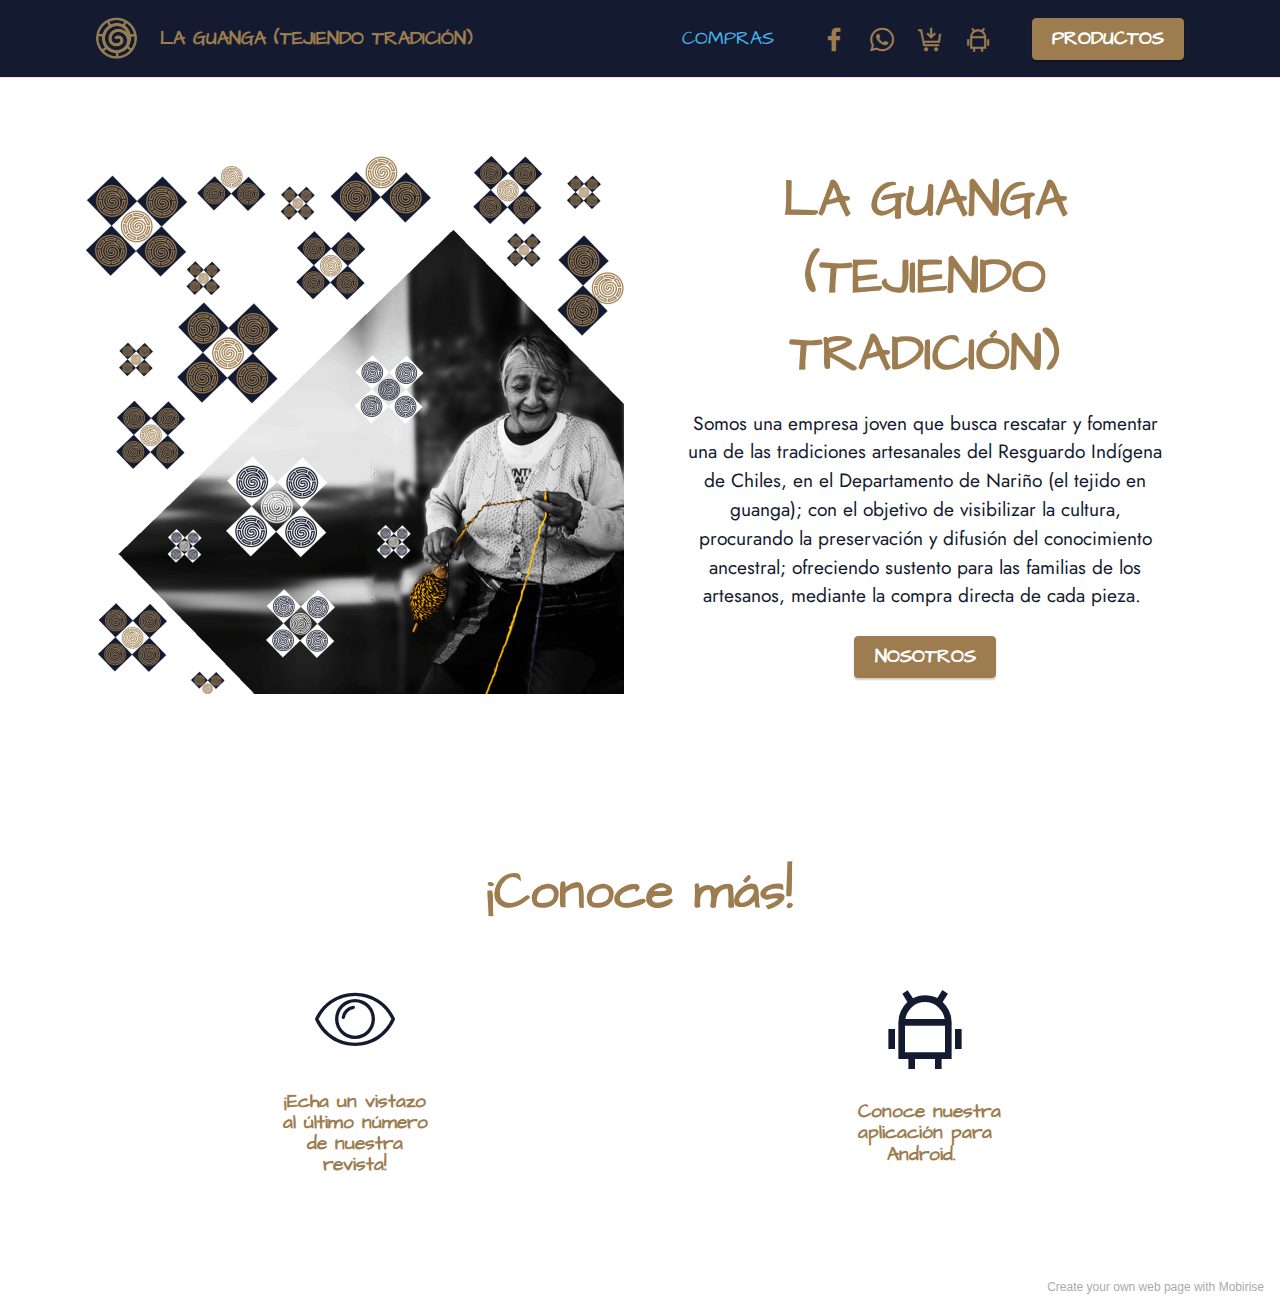
==== commit b105236a: "create github pages" ====
--- a/index.html
+++ b/index.html
@@ -12,6 +12,7 @@
   
   <title>Home</title>
   <link rel="stylesheet" href="assets/web/assets/mobirise-icons2/mobirise2.css">
+  <link rel="stylesheet" href="assets/web/assets/mobirise-icons/mobirise-icons.css">
   <link rel="stylesheet" href="assets/bootstrap/css/bootstrap.min.css">
   <link rel="stylesheet" href="assets/bootstrap/css/bootstrap-grid.min.css">
   <link rel="stylesheet" href="assets/bootstrap/css/bootstrap-reboot.min.css">
@@ -56,7 +57,7 @@
                     <a class="iconfont-wrapper" href="https://www.facebook.com/laguangatejidoytradicion" target="_blank">
                         <span class="p-2 mbr-iconfont socicon-facebook socicon"></span>
                     </a>
-                    <a class="iconfont-wrapper" href=" wa.link/hqoa5x">
+                    <a class="iconfont-wrapper" href="wa.link/hqoa5x" target="_blank">
                         <span class="p-2 mbr-iconfont socicon-whatsapp socicon"></span>
                     </a>
                     <a class="iconfont-wrapper" href="https://forms.gle/JfPZnDNQrrSiLxhNA" target="_blank">
@@ -93,7 +94,40 @@
             </div>
         </div>
     </div>
-</section><section style="background-color: #fff; font-family: -apple-system, BlinkMacSystemFont, 'Segoe UI', 'Roboto', 'Helvetica Neue', Arial, sans-serif; color:#aaa; font-size:12px; padding: 0; align-items: center; display: flex;"><a href="https://mobirise.site/b" style="flex: 1 1; height: 3rem; padding-left: 1rem;"></a><p style="flex: 0 0 auto; margin:0; padding-right:1rem;">Mobirise page software - <a href="https://mobirise.site/o" style="color:#aaa;">See it</a></p></section><script src="assets/bootstrap/js/bootstrap.bundle.min.js"></script>  <script src="assets/smoothscroll/smooth-scroll.js"></script>  <script src="assets/ytplayer/index.js"></script>  <script src="assets/dropdown/js/navbar-dropdown.js"></script>  <script src="assets/theme/js/script.js"></script>  
+</section>
+
+<section data-bs-version="5.1" class="features13 cid-sP8Tbj2alS" id="features14-1n">
+    
+
+    
+    <div class="container">
+        <div class="row">
+            <div class="col-12">
+                <h3 class="mbr-section-title align-center mb-4 mbr-fonts-style display-5"><strong>¡Conoce más!</strong></h3>
+            </div>
+            <div class="card col-12 col-md-4 col-lg-2 p-3">
+                <div class="card-wrapper">
+                    <div class="card-box align-center">
+                        <a href="https://online.flippingbook.com/view/240444544/2/" target="_blank"><span class="mbr-iconfont mbri-preview"></span></a>
+                        <h4 class="card-title align-center mbr-black mbr-fonts-style display-1"><strong>¡Echa un vistazo al último número de nuestra revista!</strong></h4>
+                    </div>
+                </div>
+            </div>
+            <div class="card p-3 col-12 col-md-4 col-lg-2">
+                <div class="card-wrapper">
+                    <div class="card-box align-center">
+                        <a href="page5.html"><span class="mbr-iconfont mobi-mbri-android mobi-mbri"></span></a>
+                        <h4 class="card-title align-center mbr-black mbr-fonts-style display-1"><strong>&nbsp;Conoce nuestra aplicación para Android.&nbsp;</strong></h4>
+                    </div>
+                </div>
+            </div>
+            
+            
+            
+            
+        </div>
+    </div>
+</section><section style="background-color: #fff; font-family: -apple-system, BlinkMacSystemFont, 'Segoe UI', 'Roboto', 'Helvetica Neue', Arial, sans-serif; color:#aaa; font-size:12px; padding: 0; align-items: center; display: flex;"><a href="https://mobirise.site/h" style="flex: 1 1; height: 3rem; padding-left: 1rem;"></a><p style="flex: 0 0 auto; margin:0; padding-right:1rem;">Create your own web page with <a href="https://mobirise.site/z" style="color:#aaa;">Mobirise</a></p></section><script src="assets/bootstrap/js/bootstrap.bundle.min.js"></script>  <script src="assets/smoothscroll/smooth-scroll.js"></script>  <script src="assets/ytplayer/index.js"></script>  <script src="assets/dropdown/js/navbar-dropdown.js"></script>  <script src="assets/theme/js/script.js"></script>  
   
   
 </body>
--- a/assets/web/assets/mobirise-icons/mobirise-icons.css
+++ b/assets/web/assets/mobirise-icons/mobirise-icons.css
@@ -0,0 +1,477 @@
+@font-face {
+  font-family: 'MobiriseIcons';
+  src:  url('mobirise-icons.eot?spat4u');
+  src:  url('mobirise-icons.eot?spat4u#iefix') format('embedded-opentype'),
+    url('mobirise-icons.ttf?spat4u') format('truetype'),
+    url('mobirise-icons.woff?spat4u') format('woff'),
+    url('mobirise-icons.svg?spat4u#MobiriseIcons') format('svg');
+  font-weight: normal;
+  font-style: normal;
+  font-display: swap;
+}
+
+[class^="mbri-"], [class*=" mbri-"] {
+  /* use !important to prevent issues with browser extensions that change fonts */
+  font-family: MobiriseIcons !important;
+  speak: none;
+  font-style: normal;
+  font-weight: normal;
+  font-variant: normal;
+  text-transform: none;
+  line-height: 1;
+
+  /* Better Font Rendering =========== */
+  -webkit-font-smoothing: antialiased;
+  -moz-osx-font-smoothing: grayscale;
+}
+
+.mbri-add-submenu:before {
+  content: "\e900";
+}
+.mbri-alert:before {
+  content: "\e901";
+}
+.mbri-align-center:before {
+  content: "\e902";
+}
+.mbri-align-justify:before {
+  content: "\e903";
+}
+.mbri-align-left:before {
+  content: "\e904";
+}
+.mbri-align-right:before {
+  content: "\e905";
+}
+.mbri-android:before {
+  content: "\e906";
+}
+.mbri-apple:before {
+  content: "\e907";
+}
+.mbri-arrow-down:before {
+  content: "\e908";
+}
+.mbri-arrow-next:before {
+  content: "\e909";
+}
+.mbri-arrow-prev:before {
+  content: "\e90a";
+}
+.mbri-arrow-up:before {
+  content: "\e90b";
+}
+.mbri-bold:before {
+  content: "\e90c";
+}
+.mbri-bookmark:before {
+  content: "\e90d";
+}
+.mbri-bootstrap:before {
+  content: "\e90e";
+}
+.mbri-briefcase:before {
+  content: "\e90f";
+}
+.mbri-browse:before {
+  content: "\e910";
+}
+.mbri-bulleted-list:before {
+  content: "\e911";
+}
+.mbri-calendar:before {
+  content: "\e912";
+}
+.mbri-camera:before {
+  content: "\e913";
+}
+.mbri-cart-add:before {
+  content: "\e914";
+}
+.mbri-cart-full:before {
+  content: "\e915";
+}
+.mbri-cash:before {
+  content: "\e916";
+}
+.mbri-change-style:before {
+  content: "\e917";
+}
+.mbri-chat:before {
+  content: "\e918";
+}
+.mbri-clock:before {
+  content: "\e919";
+}
+.mbri-close:before {
+  content: "\e91a";
+}
+.mbri-cloud:before {
+  content: "\e91b";
+}
+.mbri-code:before {
+  content: "\e91c";
+}
+.mbri-contact-form:before {
+  content: "\e91d";
+}
+.mbri-credit-card:before {
+  content: "\e91e";
+}
+.mbri-cursor-click:before {
+  content: "\e91f";
+}
+.mbri-cust-feedback:before {
+  content: "\e920";
+}
+.mbri-database:before {
+  content: "\e921";
+}
+.mbri-delivery:before {
+  content: "\e922";
+}
+.mbri-desktop:before {
+  content: "\e923";
+}
+.mbri-devices:before {
+  content: "\e924";
+}
+.mbri-down:before {
+  content: "\e925";
+}
+.mbri-download:before {
+  content: "\e989";
+}
+.mbri-drag-n-drop:before {
+  content: "\e927";
+}
+.mbri-drag-n-drop2:before {
+  content: "\e928";
+}
+.mbri-edit:before {
+  content: "\e929";
+}
+.mbri-edit2:before {
+  content: "\e92a";
+}
+.mbri-error:before {
+  content: "\e92b";
+}
+.mbri-extension:before {
+  content: "\e92c";
+}
+.mbri-features:before {
+  content: "\e92d";
+}
+.mbri-file:before {
+  content: "\e92e";
+}
+.mbri-flag:before {
+  content: "\e92f";
+}
+.mbri-folder:before {
+  content: "\e930";
+}
+.mbri-gift:before {
+  content: "\e931";
+}
+.mbri-github:before {
+  content: "\e932";
+}
+.mbri-globe:before {
+  content: "\e933";
+}
+.mbri-globe-2:before {
+  content: "\e934";
+}
+.mbri-growing-chart:before {
+  content: "\e935";
+}
+.mbri-hearth:before {
+  content: "\e936";
+}
+.mbri-help:before {
+  content: "\e937";
+}
+.mbri-home:before {
+  content: "\e938";
+}
+.mbri-hot-cup:before {
+  content: "\e939";
+}
+.mbri-idea:before {
+  content: "\e93a";
+}
+.mbri-image-gallery:before {
+  content: "\e93b";
+}
+.mbri-image-slider:before {
+  content: "\e93c";
+}
+.mbri-info:before {
+  content: "\e93d";
+}
+.mbri-italic:before {
+  content: "\e93e";
+}
+.mbri-key:before {
+  content: "\e93f";
+}
+.mbri-laptop:before {
+  content: "\e940";
+}
+.mbri-layers:before {
+  content: "\e941";
+}
+.mbri-left-right:before {
+  content: "\e942";
+}
+.mbri-left:before {
+  content: "\e943";
+}
+.mbri-letter:before {
+  content: "\e944";
+}
+.mbri-like:before {
+  content: "\e945";
+}
+.mbri-link:before {
+  content: "\e946";
+}
+.mbri-lock:before {
+  content: "\e947";
+}
+.mbri-login:before {
+  content: "\e948";
+}
+.mbri-logout:before {
+  content: "\e949";
+}
+.mbri-magic-stick:before {
+  content: "\e94a";
+}
+.mbri-map-pin:before {
+  content: "\e94b";
+}
+.mbri-menu:before {
+  content: "\e94c";
+}
+.mbri-mobile:before {
+  content: "\e94d";
+}
+.mbri-mobile2:before {
+  content: "\e94e";
+}
+.mbri-mobirise:before {
+  content: "\e94f";
+}
+.mbri-more-horizontal:before {
+  content: "\e950";
+}
+.mbri-more-vertical:before {
+  content: "\e951";
+}
+.mbri-music:before {
+  content: "\e952";
+}
+.mbri-new-file:before {
+  content: "\e953";
+}
+.mbri-numbered-list:before {
+  content: "\e954";
+}
+.mbri-opened-folder:before {
+  content: "\e955";
+}
+.mbri-pages:before {
+  content: "\e956";
+}
+.mbri-paper-plane:before {
+  content: "\e957";
+}
+.mbri-paperclip:before {
+  content: "\e958";
+}
+.mbri-photo:before {
+  content: "\e959";
+}
+.mbri-photos:before {
+  content: "\e95a";
+}
+.mbri-pin:before {
+  content: "\e95b";
+}
+.mbri-play:before {
+  content: "\e95c";
+}
+.mbri-plus:before {
+  content: "\e95d";
+}
+.mbri-preview:before {
+  content: "\e95e";
+}
+.mbri-print:before {
+  content: "\e95f";
+}
+.mbri-protect:before {
+  content: "\e960";
+}
+.mbri-question:before {
+  content: "\e961";
+}
+.mbri-quote-left:before {
+  content: "\e962";
+}
+.mbri-quote-right:before {
+  content: "\e963";
+}
+.mbri-refresh:before {
+  content: "\e964";
+}
+.mbri-responsive:before {
+  content: "\e965";
+}
+.mbri-right:before {
+  content: "\e966";
+}
+.mbri-rocket:before {
+  content: "\e967";
+}
+.mbri-sad-face:before {
+  content: "\e968";
+}
+.mbri-sale:before {
+  content: "\e969";
+}
+.mbri-save:before {
+  content: "\e96a";
+}
+.mbri-search:before {
+  content: "\e96b";
+}
+.mbri-setting:before {
+  content: "\e96c";
+}
+.mbri-setting2:before {
+  content: "\e96d";
+}
+.mbri-setting3:before {
+  content: "\e96e";
+}
+.mbri-share:before {
+  content: "\e96f";
+}
+.mbri-shopping-bag:before {
+  content: "\e970";
+}
+.mbri-shopping-basket:before {
+  content: "\e971";
+}
+.mbri-shopping-cart:before {
+  content: "\e972";
+}
+.mbri-sites:before {
+  content: "\e973";
+}
+.mbri-smile-face:before {
+  content: "\e974";
+}
+.mbri-speed:before {
+  content: "\e975";
+}
+.mbri-star:before {
+  content: "\e976";
+}
+.mbri-success:before {
+  content: "\e977";
+}
+.mbri-sun:before {
+  content: "\e978";
+}
+.mbri-sun2:before {
+  content: "\e979";
+}
+.mbri-tablet:before {
+  content: "\e97a";
+}
+.mbri-tablet-vertical:before {
+  content: "\e97b";
+}
+.mbri-target:before {
+  content: "\e97c";
+}
+.mbri-timer:before {
+  content: "\e97d";
+}
+.mbri-to-ftp:before {
+  content: "\e97e";
+}
+.mbri-to-local-drive:before {
+  content: "\e97f";
+}
+.mbri-touch-swipe:before {
+  content: "\e980";
+}
+.mbri-touch:before {
+  content: "\e981";
+}
+.mbri-trash:before {
+  content: "\e982";
+}
+.mbri-underline:before {
+  content: "\e983";
+}
+.mbri-unlink:before {
+  content: "\e984";
+}
+.mbri-unlock:before {
+  content: "\e985";
+}
+.mbri-up-down:before {
+  content: "\e986";
+}
+.mbri-up:before {
+  content: "\e987";
+}
+.mbri-update:before {
+  content: "\e988";
+}
+.mbri-upload:before {
+ content: "\e926"; 
+}
+.mbri-user:before {
+  content: "\e98a";
+}
+.mbri-user2:before {
+  content: "\e98b";
+}
+.mbri-users:before {
+  content: "\e98c";
+}
+.mbri-video:before {
+  content: "\e98d";
+}
+.mbri-video-play:before {
+  content: "\e98e";
+}
+.mbri-watch:before {
+  content: "\e98f";
+}
+.mbri-website-theme:before {
+  content: "\e990";
+}
+.mbri-wifi:before {
+  content: "\e991";
+}
+.mbri-windows:before {
+  content: "\e992";
+}
+.mbri-zoom-out:before {
+  content: "\e993";
+}
+.mbri-redo:before {
+  content: "\e994";
+}
+.mbri-undo:before {
+  content: "\e995";
+}
--- a/assets/mobirise/css/mbr-additional.css
+++ b/assets/mobirise/css/mbr-additional.css
@@ -1050,6 +1050,44 @@
     left: -1rem;
   }
 }
+.cid-sP8Tbj2alS {
+  padding-top: 4rem;
+  padding-bottom: 4rem;
+  background-color: #ffffff;
+}
+.cid-sP8Tbj2alS .card-box {
+  z-index: 10;
+  position: relative;
+}
+@media (min-width: 1500px) {
+  .cid-sP8Tbj2alS .container {
+    max-width: 1400px;
+  }
+}
+.cid-sP8Tbj2alS .card {
+  margin: auto;
+}
+.cid-sP8Tbj2alS .mbr-iconfont {
+  display: block;
+  font-size: 5rem;
+  color: #141b30;
+  margin-bottom: 2rem;
+}
+.cid-sP8Tbj2alS .card-wrapper {
+  display: flex;
+  justify-content: center;
+  align-items: center;
+}
+.cid-sP8Tbj2alS .row {
+  justify-content: center;
+}
+.cid-sP8Tbj2alS H3 {
+  color: #9d7d4f;
+}
+.cid-sP8Tbj2alS .card-title,
+.cid-sP8Tbj2alS .card-box {
+  color: #9d7d4f;
+}
 .cid-s48OLK6784 {
   z-index: 1000;
   width: 100%;
--- a/assets/mobirise/css/mbr-additional.css
+++ b/assets/mobirise/css/mbr-additional.css
@@ -1050,6 +1050,44 @@
     left: -1rem;
   }
 }
+.cid-sP8Tbj2alS {
+  padding-top: 4rem;
+  padding-bottom: 4rem;
+  background-color: #ffffff;
+}
+.cid-sP8Tbj2alS .card-box {
+  z-index: 10;
+  position: relative;
+}
+@media (min-width: 1500px) {
+  .cid-sP8Tbj2alS .container {
+    max-width: 1400px;
+  }
+}
+.cid-sP8Tbj2alS .card {
+  margin: auto;
+}
+.cid-sP8Tbj2alS .mbr-iconfont {
+  display: block;
+  font-size: 5rem;
+  color: #141b30;
+  margin-bottom: 2rem;
+}
+.cid-sP8Tbj2alS .card-wrapper {
+  display: flex;
+  justify-content: center;
+  align-items: center;
+}
+.cid-sP8Tbj2alS .row {
+  justify-content: center;
+}
+.cid-sP8Tbj2alS H3 {
+  color: #9d7d4f;
+}
+.cid-sP8Tbj2alS .card-title,
+.cid-sP8Tbj2alS .card-box {
+  color: #9d7d4f;
+}
 .cid-s48OLK6784 {
   z-index: 1000;
   width: 100%;
